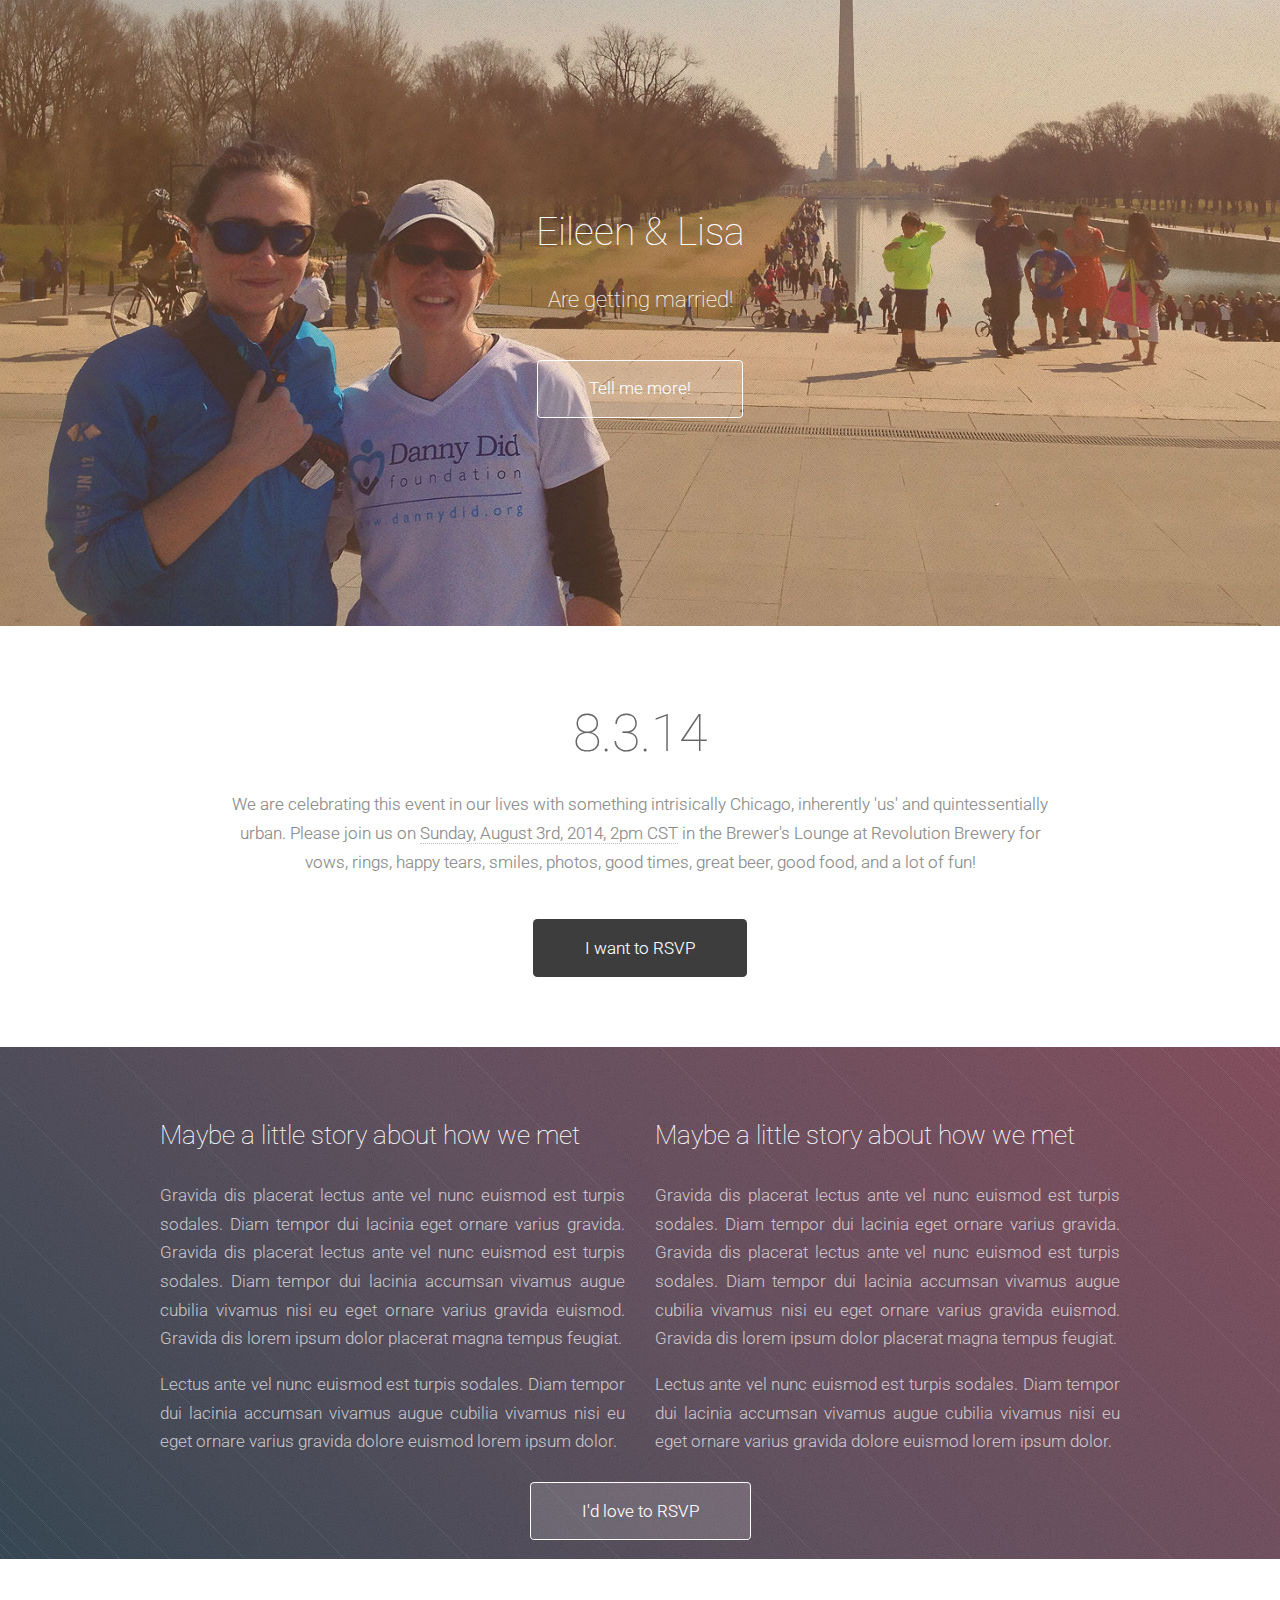
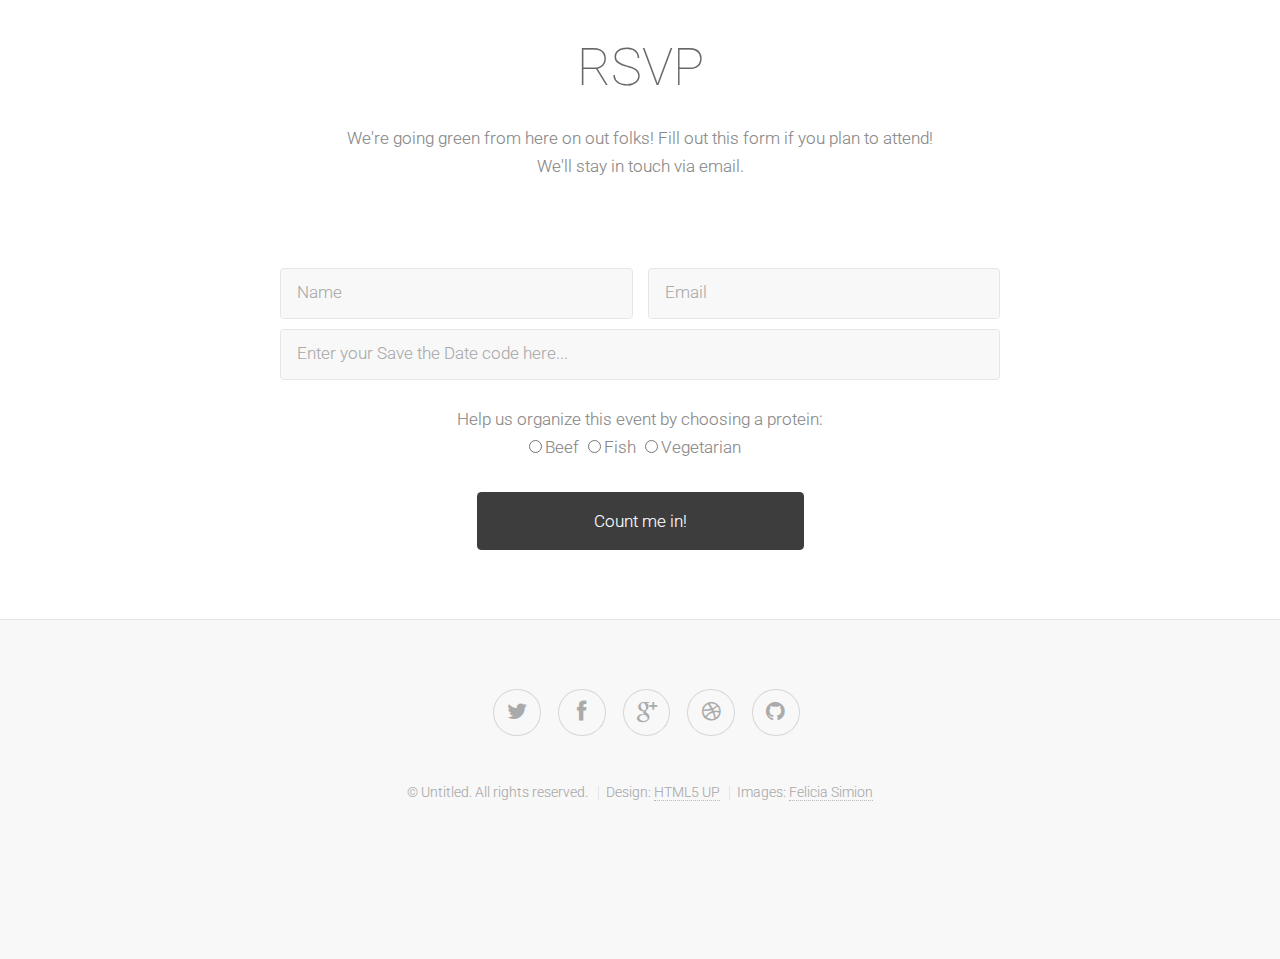
==== index.html @ f4e97137 "adding all my work so far" ====
<!DOCTYPE HTML>
<!--
	Tessellate 1.0 by HTML5 UP
	html5up.net | @n33co
	Free for personal and commercial use under the CCA 3.0 license (html5up.net/license)
-->
<html>
	<head>
		<title>Eileen &amp; Lisa</title>
		<meta http-equiv="content-type" content="text/html; charset=utf-8" />
		<link href="http://fonts.googleapis.com/css?family=Roboto:100,100italic,300,300italic,400,400italic" rel="stylesheet" type="text/css" />
		<!--[if lte IE 8]><script src="css/ie/html5shiv.js"></script><![endif]-->
		<script src="js/jquery.min.js"></script>
		<script src="js/skel.min.js"></script>
		<script src="js/init.js"></script>
		<noscript>
			<link rel="stylesheet" href="css/skel-noscript.css" />
			<link rel="stylesheet" href="css/style.css" />
			<link rel="stylesheet" href="css/style-wide.css" />
		</noscript>
		<!--[if lte IE 8]><link rel="stylesheet" href="css/ie/v8.css" /><![endif]-->
		<!--[if lte IE 9]><link rel="stylesheet" href="css/ie/v9.css" /><![endif]-->
	</head>
	<body>

		<!-- Header -->
			<section id="header" class="dark">
				<header>
					<h1>Eileen & Lisa</h1>
					<p>Are getting married!</p>
				</header>
				<footer>
					<a href="#first" class="button scrolly">Tell me more!</a>
				</footer>
			</section>
			
		<!-- First -->
			<section id="first" class="main">
				<header>
					<div class="container">
						<h2>8.3.14</h2>
						<p>We are celebrating this event in our lives with something intrisically Chicago, inherently 'us' and quintessentially urban. Please join us on <a id"gcal" href="http://www.google.com/calendar/event?action=TEMPLATE&text=Eileen%20%26%20Lisa's%20Wedding&dates=20140803T190000Z/20140804T010000Z&details=&location=Revolution%20Brewery%20(2323%20N.%20Milwaukee%20Ave.%3B%20Chicago%2C%20IL)&trp=true&sprop=&sprop=name:" target="_blank" alt="Add To Google Cal">Sunday, August 3rd, 2014, 2pm CST</a> in the Brewer's Lounge at Revolution Brewery for vows, rings, happy tears, smiles, photos, good times, great beer, good food, and a lot&nbsp;of&nbsp;fun!</p>
					</div>
					<footer>
						<a href="#fourth" class="button scrolly">I want to RSVP</a>
					</footer>
				</header>
			</section>

		<!-- Second -->
			<section id="second" class="main">
				
				<div class="content dark style2">
					<div class="container">
						<div class="row">
							<div class="6u">
								<section>
									<h3>Maybe a little story about how we met</h3>
									<p>Gravida dis placerat lectus ante vel nunc euismod est turpis sodales. Diam
									tempor dui lacinia eget ornare varius gravida. Gravida dis placerat lectus ante 
									vel nunc euismod est turpis sodales. Diam tempor dui lacinia accumsan vivamus 
									augue cubilia vivamus nisi eu eget ornare varius gravida euismod.  Gravida dis 
									lorem ipsum dolor placerat magna tempus feugiat.</p>
									<p>Lectus ante vel nunc euismod est turpis sodales. Diam tempor dui lacinia 
									accumsan vivamus augue cubilia vivamus nisi eu eget ornare varius gravida dolore
									euismod lorem ipsum dolor.</p>
								</section>
							</div>
							<div class="6u">
								<section>
									<h3>Maybe a little story about how we met</h3>
									<p>Gravida dis placerat lectus ante vel nunc euismod est turpis sodales. Diam
									tempor dui lacinia eget ornare varius gravida. Gravida dis placerat lectus ante 
									vel nunc euismod est turpis sodales. Diam tempor dui lacinia accumsan vivamus 
									augue cubilia vivamus nisi eu eget ornare varius gravida euismod.  Gravida dis 
									lorem ipsum dolor placerat magna tempus feugiat.</p>
									<p>Lectus ante vel nunc euismod est turpis sodales. Diam tempor dui lacinia 
									accumsan vivamus augue cubilia vivamus nisi eu eget ornare varius gravida dolore
									euismod lorem ipsum dolor.</p>
								</section>
							</div>
							<div class="12u centerButton">
								<footer>
									<a href="#fourth" class="button scrolly">I'd love to RSVP</a>
								</footer>
							</div>
						</div>
					</div>
				</div>

			</section>
			
		
		<!-- Fourth -->
			<section id="fourth" class="main">
				<header>
					<div class="container">
						<h2>RSVP</h2>
						<p>We're going green from here on out folks! Fill out this form if you plan to attend!<br/>
							We'll stay in touch via email.<br/>
						</p>
					</div>
				</header>
				<div class="content style4 featured">
					<form>
						<div class="container small">
							<div class="row half">
								<div class="6u"><input id="username" type="text" class="text" placeholder="Name" /></div>
								<div class="6u"><input id="email" type="text" class="text" placeholder="Email" /></div>
								<div class="12u"><input id="code" type="text" name="code" maxlength="10" class="text" placeholder="Enter your Save the Date code here..."/></div>
							</div>
							<div class="row half">
								<div id="entreeBlurb" class="12u">Help us organize this event by choosing a protein:</div>
								<input id="beef" type="radio" name="entree" value="beef"/>Beef
								<input id="fish" type="radio" name="entree" value="fish"/>Fish
								<input id="veg" type="radio" name="entree" value="veg"/>Vegetarian
								<br/>
							</div>
							
							<div class="row">
								<div class="12u">
									<ul class="actions">
										<li><input id="submit" class="button" value="Count me in!" readonly /></li> <br/>
									</ul>
								</div>
							</div>
						</div>
					</form>
				</div>
			</section>
			
		<!-- Footer -->
			<section id="footer">
				<ul class="icons">
					<li><a href="#" class="fa fa-twitter solo"><span>Twitter</span></a></li>
					<li><a href="#" class="fa fa-facebook solo"><span>Facebook</span></a></li>
					<li><a href="#" class="fa fa-google-plus solo"><span>Google+</span></a></li>
					<li><a href="#" class="fa fa-dribbble solo"><span>Dribbble</span></a></li>
					<li><a href="#" class="fa fa-github solo"><span>GitHub</span></a></li>
				</ul>
				<div class="copyright">
					<ul class="menu">
						<li>&copy; Untitled. All rights reserved.</li>
						<li>Design: <a href="http://html5up.net/">HTML5 UP</a></li>
						<li>Images: <a href="http://ineedchemicalx.deviantart.com">Felicia Simion</a></li>
					</ul>
				</div>
			</section>
		<script type="text/javascript" src="js/eandlvalidation.js"></script>
	</body>
</html>
---- css/skel-noscript.css ----
/* Resets (http://meyerweb.com/eric/tools/css/reset/ | v2.0 | 20110126 | License: none (public domain)) */

	html,body,div,span,applet,object,iframe,h1,h2,h3,h4,h5,h6,p,blockquote,pre,a,abbr,acronym,address,big,cite,code,del,dfn,em,img,ins,kbd,q,s,samp,small,strike,strong,sub,sup,tt,var,b,u,i,center,dl,dt,dd,ol,ul,li,fieldset,form,label,legend,table,caption,tbody,tfoot,thead,tr,th,td,article,aside,canvas,details,embed,figure,figcaption,footer,header,hgroup,menu,nav,output,ruby,section,summary,time,mark,audio,video{margin:0;padding:0;border:0;font-size:100%;font:inherit;vertical-align:baseline;}article,aside,details,figcaption,figure,footer,header,hgroup,menu,nav,section{display:block;}body{line-height:1;}ol,ul{list-style:none;}blockquote,q{quotes:none;}blockquote:before,blockquote:after,q:before,q:after{content:'';content:none;}table{border-collapse:collapse;border-spacing:0;}body{-webkit-text-size-adjust:none}

/* Box Model */

	*, *:before, *:after {
		-moz-box-sizing: border-box;
		-webkit-box-sizing: border-box;
		-o-box-sizing: border-box;
		-ms-box-sizing: border-box;
		box-sizing: border-box;
	}

/* Container */

	body {
		min-width: 1200px;
	}

	.container {
		width: 1200px;
		margin-left: auto;
		margin-right: auto;
	}

	/* Modifiers */
	
		.container.small {
			width: 900px;
		}

		.container.big {
			width: 100%;
			max-width: 1500px;
			min-width: 1200px;
		}

/* Grid */

	/* Cells */

		.\31 2u { width: 100% }
		.\31 1u { width: 91.6666666667% }
		.\31 0u { width: 83.3333333333% }
		.\39 u { width: 75% }
		.\38 u { width: 66.6666666667% }
		.\37 u { width: 58.3333333333% }
		.\36 u { width: 50% }
		.\35 u { width: 41.6666666667% }
		.\34 u { width: 33.3333333333% }
		.\33 u { width: 25% }
		.\32 u { width: 16.6666666667% }
		.\31 u { width: 8.3333333333% }
		.\-11u { margin-left: 91.6666666667% }
		.\-10u { margin-left: 83.3333333333% }
		.\-9u { margin-left: 75% }
		.\-8u { margin-left: 66.6666666667% }
		.\-7u { margin-left: 58.3333333333% }
		.\-6u { margin-left: 50% }
		.\-5u { margin-left: 41.6666666667% }
		.\-4u { margin-left: 33.3333333333% }
		.\-3u { margin-left: 25% }
		.\-2u { margin-left: 16.6666666667% }
		.\-1u { margin-left: 8.3333333333% }

		.row > * {
			padding: 50px 0 0 50px;
			float: left;
			-moz-box-sizing: border-box;
			-webkit-box-sizing: border-box;
			-o-box-sizing: border-box;
			-ms-box-sizing: border-box;
			box-sizing: border-box;
		}

		.row + .row > * {
			padding-top: 50px;
		}

		.row {
			margin-left: -50px;
		}

	/* Rows */

		.row:after {
			content: '';
			display: block;
			clear: both;
			height: 0;
		}

		.row:first-child > * {
			padding-top: 0;
		}

		.row > * {
			padding-top: 0;
		}

		/* Modifiers */

			/* Flush */

				.row.flush {
					margin-left: 0;
				}

				.row.flush > * {
					padding: 0 !important;
				}

			/* Quarter */

				.row.quarter > * {
					padding: 12.5px 0 0 12.5px;
				}

				.row.quarter + .row.quarter > * {
					padding-top: 12.5px;
				}

				.row.quarter {
					margin-left: -12.5px;
				}

			/* Half */

				.row.half > * {
					padding: 25px 0 0 25px;
				}

				.row.half + .row.half > * {
					padding-top: 25px;
				}

				.row.half {
					margin-left: -25px;
				}

			/* One and (a) Half */

				.row.oneandhalf > * {
					padding: 75px 0 0 75px;
				}

				.row.oneandhalf + .row.oneandhalf > * {
					padding-top: 75px;
				}

				.row.oneandhalf {
					margin-left: -75px;
				}

			/* Double */

				.row.double > * {
					padding: 100px 0 0 100px;
				}

				.row.double + .row.double > * {
					padding-top: 100px;
				}

				.row.double {
					margin-left: -100px;
				}
---- css/style.css ----
@charset 'UTF-8';

@font-face{font-family:'FontAwesome';src:url('font/fontawesome-webfont.eot?v=4.0.1');src:url('font/fontawesome-webfont.eot?#iefix&v=4.0.1') format('embedded-opentype'),url('font/fontawesome-webfont.woff?v=4.0.1') format('woff'),url('font/fontawesome-webfont.ttf?v=4.0.1') format('truetype'),url('font/fontawesome-webfont.svg?v=4.0.1#fontawesomeregular') format('svg');font-weight:normal;font-style:normal}

/*
	Tessellate 1.0 by HTML5 UP
	html5up.net | @n33co
	Free for personal and commercial use under the CCA 3.0 license (html5up.net/license)
*/

/*********************************************************************************/
/* Basic                                                                         */
/*********************************************************************************/

	body
	{
		background: #F8F8F8;
	}

	body,input,textarea,select
	{
		font-family: 'Roboto', sans-serif;
		font-weight: 300;
		font-size: 17pt;
		line-height: 1.75em;
		color: #888;
		-webkit-text-stroke: 0.1px;
	}

	h1,h2,h3,h4,h5,h6
	{
		color: #666;
		margin: 0 0 1em 0;
		font-weight: 100;
		line-height: 1.5em;
	}
	
		h1 a, h2 a, h3 a, h4 a, h5 a, h6 a
		{
			color: inherit;
			text-decoration: none;
		}

		.dark h1,
		.dark h2,
		.dark h3,
		.dark h4,
		.dark h5,
		.dark h6
		{
			color: #fff;
		}
		
	strong, b
	{
		font-weight: 400;
		color: inherit;
	}
	
		.dark strong, .dark b
		{
			color: #fff;
			color: rgba(255,255,255,0.85);
		}
	
	em, i
	{
		font-style: italic;
	}

	a
	{
		color: inherit;
		text-decoration: none;
		border-bottom: dotted 1px rgba(0,0,0,0.25);
		-moz-transition: border-bottom-color 0.25s ease-in-out;
		-webkit-transition: border-bottom-color 0.25s ease-in-out;
		-o-transition: border-bottom-color 0.25s ease-in-out;
		-ms-transition: border-bottom-color 0.25s ease-in-out;
		transition: border-bottom-color 0.25s ease-in-out;
	}
	
		a:hover
		{
			border-bottom-color: rgba(0,0,0,0);
		}

		.dark a
		{
			color: #fff;
			border-bottom-color: rgba(255,255,255,0.5);
		}

			.dark a:hover
			{
				border-bottom-color: rgba(255,255,255,0);
			}

	sub
	{
		position: relative;
		top: 0.5em;
		font-size: 0.8em;
	}
	
	sup
	{
		position: relative;
		top: -0.5em;
		font-size: 0.8em;
	}
	
	hr
	{
		border: 0;
		border-top: solid 1px #e6e6e6;
		margin: 2em 0 2em 0;
	}

		.dark hr
		{
			border-top-color: rgba(255,255,255,0.5);
		}
	
	blockquote
	{
		border-left: solid 0.25em #e6e6e6;
		padding: 1em 0 1em 2em;
		font-style: italic;
	}

		.dark blockquote
		{
			border-left-color: rgba(255,255,255,0.5);
		}
	
	p, ul, ol, dl, table
	{
		margin-bottom: 1em;
	}
	
	p
	{
		text-align: justify;
	}

	header
	{
		margin-bottom: 1em;
	}
	
		header h1,
		header h2,
		header h3,
		header h4,
		header h5,
		header h6
		{
			margin: 0;
		}
	
		header p
		{
			display: block;
			margin: 0;
			padding: 0.25em 0 0.5em 0;
		}
		
	footer
	{
		padding-top: 1.5em;
	}

	br.clear
	{
		clear: both;
	}
	
	.featured
	{
		text-align: center;
	}
	
		.featured p
		{
			text-align: center;
		}

	/* Sections/Articles */
	
		section,
		article
		{
			margin-bottom: 3em;
		}
		
		section > :last-child,
		article > :last-child
		{
			margin-bottom: 0;
		}

		section:last-child,
		article:last-child
		{
			margin-bottom: 0;
		}

		.row > section,
		.row > article
		{
			margin-bottom: 0;
		}

	/* Images */

		.image
		{
			position: relative;
			display: inline-block;
			border: 0;
		}

			.image:after
			{
				content: '';
				position: absolute;
				left: 0;
				top: 0;
				width: 100%;
				height: 100%;
				background: url('images/overlay.png');
			}
		
			.image img
			{
				display: block;
				width: 100%;
				border-radius: 0.5em;
			}

			.image.featured
			{
				display: block;
				width: 100%;
				margin: 0 0 2em 0;
			}
			
			.image.full
			{
				display: block;
				width: 100%;
			}
			
			.image.left
			{
				float: left;
				margin: 0 2em 2em 0;
			}
			
			.image.centered
			{
				display: block;
				margin: 0 0 2em 0;
			}

				.image.centered img
				{
					margin: 0 auto;
					width: auto;
				}

	/* Lists */

		ul.default
		{
			list-style: disc;
			padding-left: 1em;
		}
		
			ul.default li
			{
				padding-left: 0.5em;
			}		

		ul.icons
		{
			cursor: default;
		}	
		
			ul.icons li
			{
				display: inline-block;
				padding-left: 0.75em;
			}
			
				ul.icons a
				{
					display: inline-block;
					width: 2.75em;
					height: 2.75em;
					line-height: 2.8em;
					text-align: center;
					border: 0;
					box-shadow: inset 0 0 0 1px #e6e6e6;
					border-radius: 100%;
					color: #aaa;
					-moz-transition: background-color 0.25s ease-in-out;
					-webkit-transition: background-color 0.25s ease-in-out;
					-o-transition: background-color 0.25s ease-in-out;
					-ms-transition: background-color 0.25s ease-in-out;
					transition: background-color 0.25s ease-in-out;
				}

					ul.icons a:hover
					{
						background: rgba(0,0,0,0.025);
					}

		ul.menu
		{
			cursor: default;
		}
		
			ul.menu li
			{
				display: inline-block;
				line-height: 1em;
				border-left: solid 1px #e6e6e6;
				padding: 0 0 0 0.5em;
				margin: 0 0 0 0.5em;
			}
			
			ul.menu li:first-child
			{
				border-left: 0;
				padding-left: 0;
				margin-left: 0;
			}

		ul.actions
		{
			cursor: default;
		}
		
			ul.actions li
			{
				display: inline-block;
				margin: 0 0 0 0.5em;
			}
			
			ul.actions li:first-child
			{
				margin-left: 0;
			}

		ol.default
		{
			list-style: decimal;
			padding-left: 1.25em;
		}

			ol.default li
			{
				padding-left: 0.25em;
			}

	/* Forms */

		form
		{
		}
		
			form .actions
			{
				margin-bottom: 0;
			}
			
			form label
			{
				display: block;
			}
		
			form input.text,
			form select,
			form textarea
			{
				display: block;
				box-shadow: inset 0 0 0 1px #e6e6e6;
				background: #f8f8f8;
				width: 100%;
				padding: 0.85em 1em 0.85em 1em;
				border-radius: 0.25em;
				border: 0;
				-moz-transition: all 0.25s ease-in-out;
				-webkit-transition: all 0.25s ease-in-out;
				-o-transition: all 0.25s ease-in-out;
				-ms-transition: all 0.25s ease-in-out;
				transition: all 0.25s ease-in-out;
				-moz-appearance: none;
				-webkit-appearance: none;
				-o-appearance: none;
				-ms-appearance: none;
				appearance: none;
			}

				form input.text,
				form select
				{
					line-height: 1.25em;
					margin-bottom: 10px;
				}

				form .select
				{
					position: relative;
				}
				
					form .select select
					{
						text-indent: 0.01px;
						text-overflow: '';
   					}
				
					form .select:before
					{
						content: '';
						position: absolute;
						top: 15%;
						right: 1em;
						width: 1.25em;
						height: 75%;
						background: url('images/arrow.svg') center center no-repeat;
						background-size: contain;
						z-index: 1;
					}

						form .select select::-ms-expand
						{
							display: none;
						}

						.dark form .select:before
						{
							background: url('images/dark-arrow.svg') center center no-repeat;
							background-size: contain;
						}

				form input.text:focus,
				form select:focus,
				form textarea:focus
				{
					outline: 0;
					box-shadow: inset 0 0 0 1px #afd9e0;
					background: #fcfcfc;
				}

			form textarea
			{
				min-height: 13em;
			}
			
			form select
			{
				position: relative;
			}
			
				form select option
				{
					color: #000;
				}
			
			form ::-moz-focus-inner
			{
				border: 0;
			}

			form .formerize-placeholder { color: #555 !important; }
			form ::-webkit-input-placeholder { color: #aaa !important; }
			form :-moz-placeholder { color: #555 !important; }
			form ::-moz-placeholder { color: #555 !important; }
			form :-ms-input-placeholder { color: #555 !important; }

		.dark form
		{
		}

			.dark form input.text,
			.dark form select,
			.dark form textarea
			{
				background: none;
				box-shadow: inset 0 0 0 1px rgba(255,255,255,0.5);
				color: #fff;
			}

				.dark form input.text:focus,
				.dark form select:focus,
				.dark form textarea:focus
				{
					background: rgba(255,255,255,0.1);
					box-shadow: inset 0 0 0 1px #fff;
				}
			
			.dark form select
			{
			}

			.dark form .formerize-placeholder { color: rgba(255,255,255,0.85) !important; }
			.dark form ::-webkit-input-placeholder { color: rgba(255,255,255,0.85) !important; }
			.dark form :-moz-placeholder { color: rgba(255,255,255,0.85) !important; }
			.dark form ::-moz-placeholder { color: rgba(255,255,255,0.85) !important; }
			.dark form :-ms-input-placeholder { color: rgba(255,255,255,0.85) !important; }
			
	/* Tables */
	
		table
		{
			width: 100%;
		}
		
			table.default
			{
				width: 100%;
				border-collapse: collapse;
			}

				table.default tbody
				{
				}

				table.default tbody tr
				{
					border: solid 1px #e6e6e6;
				}
			
				table.default tbody tr:nth-child(2n+2)
				{
					background: #f8f8f8;
				}
				
				table.default td
				{
					padding: 0.5em 1em 0.5em 1em;
				}
				
				table.default th
				{
					text-align: left;
					padding: 0.5em 1em 1em 1em;
				}
			
				table.default thead
				{
				}

				table.default tfoot
				{
				}
				
					table.default tfoot td
					{
						padding-top: 1em;
					}
				
				table.default tbody
				{
				}

			.dark table.default
			{
			}

				.dark table.default tbody
				{
				}
			
					.dark table.default tbody tr
					{
						border-color: rgba(255,255,255,0.5);
					}
				
					.dark table.default tbody tr:nth-child(2n+2)
					{
						background: rgba(255,255,255,0.1);
					}
	
	/* Buttons */
		
		.button
		{
			-webkit-appearance: none;
			position: relative;
			display: inline-block;
			background: #3d3d3d;
			padding: 0.85em 3em 0.85em 3em;
			border-radius: 0.25em;
			cursor: pointer;
			border: 0;
			color: #fff;
			text-align: center;
			text-decoration: none;
			-moz-transition: all 0.25s ease-in-out;
			-webkit-transition: all 0.25s ease-in-out;
			-o-transition: all 0.25s ease-in-out;
			-ms-transition: all 0.25s ease-in-out;
			transition: all 0.25s ease-in-out;
		}

			.button:hover
			{
				background: #4f4f4f;
			}
			
		.button.alt
		{
			color: inherit;
			box-shadow: inset 0 0 0 1px #e6e6e6;
			background: none;
		}
		
			.button.alt:hover
			{
				background: rgba(0,0,0,0.025);
			}

			.dark .button
			{
				background: rgba(255,255,255,0.15);
				box-shadow: inset 0 0 0 1px #fff;
				color: #fff;
			}
			
				.dark .button:hover
				{
					background: rgba(255,255,255,0.25);
				}

			.dark .button.alt
			{
				background: none;
				box-shadow: inset 0 0 0 1px rgba(255,255,255,0.5);
			}

				.dark .button.alt:hover
				{
					background: rgba(255,255,255,0.15);
					box-shadow: inset 0 0 0 1px #fff;
				}

	/* Feature Icon */

		.feature-icon
		{
			display: inline-block;
			position: relative;
			padding-bottom: 5em;
			margin-bottom: 2.75em;
			cursor: default;
		}
		
			.feature-icon .fa
			{
				display: inline-block;
				width: 2em;
				height: 2em;
				font-size: 4.5em;
				border-radius: 100%;
				box-shadow: inset 0 0 0 1px #666;
				color: #666;
				line-height: 2.1em;
			}
		
			.feature-icon:before
			{
				content: '';
				background: #666;
				position: absolute;
				bottom: 0;
				left: 50%;
				margin-left: -0.325em;
				width: 0.65em;
				height: 0.65em;
				display: block;
				border-radius: 100%;
			}

			.feature-icon:after
			{
				content: '';
				position: absolute;
				left: 50%;
				bottom: 0.65em;
				width: 1px;
				height: 4.35em;
				background: #666;
				margin-left: -0.5px;
			}

			.dark .feature-icon
			{
			}

				.dark .feature-icon .fa
				{
					background: rgba(255,255,255,0.15);
					box-shadow: inset 0 0 0 1px rgba(255,255,255,0.5);
					color: #fff;
				}
			
				.dark .feature-icon:before
				{
					background: rgba(255,255,255,0.5);
				}

				.dark .feature-icon:after
				{
					background: rgba(255,255,255,0.5);
				}

	/* Dark */

		.dark
		{
			color: #aaa;
			color: rgba(255,255,255,0.65);
		}
			
/*********************************************************************************/
/* Icons                                                                         */
/* Powered by Font Awesome by Dave Gandy | http://fontawesome.io                 */
/* Licensed under the SIL OFL 1.1 (font), MIT (CSS)                              */
/*********************************************************************************/

	.fa
	{
		text-decoration: none;
	}

		.fa.solo
		{
		}
		
			.fa.solo span
			{
				display: none;
			}
			
		.fa:before
		{
			display:inline-block;
			font-family: FontAwesome;
			font-size: 1.25em;
			text-decoration: none;
			font-style: normal;
			font-weight: normal;
			line-height: 1;
			-webkit-font-smoothing:antialiased;
			-moz-osx-font-smoothing:grayscale;
		}

		.fa-lg{font-size:1.3333333333333333em;line-height:.75em;vertical-align:-15%}
		.fa-2x{font-size:2em}
		.fa-3x{font-size:3em}
		.fa-4x{font-size:4em}
		.fa-5x{font-size:5em}
		.fa-fw{width:1.2857142857142858em;text-align:center}
		.fa-ul{padding-left:0;margin-left:2.142857142857143em;list-style-type:none}.fa-ul>li{position:relative}
		.fa-li{position:absolute;left:-2.142857142857143em;width:2.142857142857143em;top:.14285714285714285em;text-align:center}.fa-li.fa-lg{left:-1.8571428571428572em}
		.fa-border{padding:.2em .25em .15em;border:solid .08em #eee;border-radius:.1em}
		.pull-right{float:right}
		.pull-left{float:left}
		.fa.pull-left{margin-right:.3em}
		.fa.pull-right{margin-left:.3em}
		.fa-spin{-webkit-animation:spin 2s infinite linear;-moz-animation:spin 2s infinite linear;-o-animation:spin 2s infinite linear;animation:spin 2s infinite linear}
		@-moz-keyframes spin{0%{-moz-transform:rotate(0deg)} 100%{-moz-transform:rotate(359deg)}}@-webkit-keyframes spin{0%{-webkit-transform:rotate(0deg)} 100%{-webkit-transform:rotate(359deg)}}@-o-keyframes spin{0%{-o-transform:rotate(0deg)} 100%{-o-transform:rotate(359deg)}}@-ms-keyframes spin{0%{-ms-transform:rotate(0deg)} 100%{-ms-transform:rotate(359deg)}}@keyframes spin{0%{transform:rotate(0deg)} 100%{transform:rotate(359deg)}}.fa-rotate-90{filter:progid:DXImageTransform.Microsoft.BasicImage(rotation=1);-webkit-transform:rotate(90deg);-moz-transform:rotate(90deg);-ms-transform:rotate(90deg);-o-transform:rotate(90deg);transform:rotate(90deg)}
		.fa-rotate-180{filter:progid:DXImageTransform.Microsoft.BasicImage(rotation=2);-webkit-transform:rotate(180deg);-moz-transform:rotate(180deg);-ms-transform:rotate(180deg);-o-transform:rotate(180deg);transform:rotate(180deg)}
		.fa-rotate-270{filter:progid:DXImageTransform.Microsoft.BasicImage(rotation=3);-webkit-transform:rotate(270deg);-moz-transform:rotate(270deg);-ms-transform:rotate(270deg);-o-transform:rotate(270deg);transform:rotate(270deg)}
		.fa-flip-horizontal{filter:progid:DXImageTransform.Microsoft.BasicImage(rotation=0, mirror=1);-webkit-transform:scale(-1, 1);-moz-transform:scale(-1, 1);-ms-transform:scale(-1, 1);-o-transform:scale(-1, 1);transform:scale(-1, 1)}
		.fa-flip-vertical{filter:progid:DXImageTransform.Microsoft.BasicImage(rotation=2, mirror=1);-webkit-transform:scale(1, -1);-moz-transform:scale(1, -1);-ms-transform:scale(1, -1);-o-transform:scale(1, -1);transform:scale(1, -1)}
		.fa-stack{position:relative;display:inline-block;width:2em;height:2em;line-height:2em;vertical-align:middle}
		.fa-stack-1x,.fa-stack-2x{position:absolute;left:0;width:100%;text-align:center}
		.fa-stack-1x{line-height:inherit}
		.fa-stack-2x{font-size:2em}
		.fa-inverse{color:#fff}
		.fa-glass:before{content:"\f000"}
		.fa-music:before{content:"\f001"}
		.fa-search:before{content:"\f002"}
		.fa-envelope-o:before{content:"\f003"}
		.fa-heart:before{content:"\f004"}
		.fa-star:before{content:"\f005"}
		.fa-star-o:before{content:"\f006"}
		.fa-user:before{content:"\f007"}
		.fa-film:before{content:"\f008"}
		.fa-th-large:before{content:"\f009"}
		.fa-th:before{content:"\f00a"}
		.fa-th-list:before{content:"\f00b"}
		.fa-check:before{content:"\f00c"}
		.fa-times:before{content:"\f00d"}
		.fa-search-plus:before{content:"\f00e"}
		.fa-search-minus:before{content:"\f010"}
		.fa-power-off:before{content:"\f011"}
		.fa-signal:before{content:"\f012"}
		.fa-gear:before,.fa-cog:before{content:"\f013"}
		.fa-trash-o:before{content:"\f014"}
		.fa-home:before{content:"\f015"}
		.fa-file-o:before{content:"\f016"}
		.fa-clock-o:before{content:"\f017"}
		.fa-road:before{content:"\f018"}
		.fa-download:before{content:"\f019"}
		.fa-arrow-circle-o-down:before{content:"\f01a"}
		.fa-arrow-circle-o-up:before{content:"\f01b"}
		.fa-inbox:before{content:"\f01c"}
		.fa-play-circle-o:before{content:"\f01d"}
		.fa-rotate-right:before,.fa-repeat:before{content:"\f01e"}
		.fa-refresh:before{content:"\f021"}
		.fa-list-alt:before{content:"\f022"}
		.fa-lock:before{content:"\f023"}
		.fa-flag:before{content:"\f024"}
		.fa-headphones:before{content:"\f025"}
		.fa-volume-off:before{content:"\f026"}
		.fa-volume-down:before{content:"\f027"}
		.fa-volume-up:before{content:"\f028"}
		.fa-qrcode:before{content:"\f029"}
		.fa-barcode:before{content:"\f02a"}
		.fa-tag:before{content:"\f02b"}
		.fa-tags:before{content:"\f02c"}
		.fa-book:before{content:"\f02d"}
		.fa-bookmark:before{content:"\f02e"}
		.fa-print:before{content:"\f02f"}
		.fa-camera:before{content:"\f030"}
		.fa-font:before{content:"\f031"}
		.fa-bold:before{content:"\f032"}
		.fa-italic:before{content:"\f033"}
		.fa-text-height:before{content:"\f034"}
		.fa-text-width:before{content:"\f035"}
		.fa-align-left:before{content:"\f036"}
		.fa-align-center:before{content:"\f037"}
		.fa-align-right:before{content:"\f038"}
		.fa-align-justify:before{content:"\f039"}
		.fa-list:before{content:"\f03a"}
		.fa-dedent:before,.fa-outdent:before{content:"\f03b"}
		.fa-indent:before{content:"\f03c"}
		.fa-video-camera:before{content:"\f03d"}
		.fa-picture-o:before{content:"\f03e"}
		.fa-pencil:before{content:"\f040"}
		.fa-map-marker:before{content:"\f041"}
		.fa-adjust:before{content:"\f042"}
		.fa-tint:before{content:"\f043"}
		.fa-edit:before,.fa-pencil-square-o:before{content:"\f044"}
		.fa-share-square-o:before{content:"\f045"}
		.fa-check-square-o:before{content:"\f046"}
		.fa-move:before{content:"\f047"}
		.fa-step-backward:before{content:"\f048"}
		.fa-fast-backward:before{content:"\f049"}
		.fa-backward:before{content:"\f04a"}
		.fa-play:before{content:"\f04b"}
		.fa-pause:before{content:"\f04c"}
		.fa-stop:before{content:"\f04d"}
		.fa-forward:before{content:"\f04e"}
		.fa-fast-forward:before{content:"\f050"}
		.fa-step-forward:before{content:"\f051"}
		.fa-eject:before{content:"\f052"}
		.fa-chevron-left:before{content:"\f053"}
		.fa-chevron-right:before{content:"\f054"}
		.fa-plus-circle:before{content:"\f055"}
		.fa-minus-circle:before{content:"\f056"}
		.fa-times-circle:before{content:"\f057"}
		.fa-check-circle:before{content:"\f058"}
		.fa-question-circle:before{content:"\f059"}
		.fa-info-circle:before{content:"\f05a"}
		.fa-crosshairs:before{content:"\f05b"}
		.fa-times-circle-o:before{content:"\f05c"}
		.fa-check-circle-o:before{content:"\f05d"}
		.fa-ban:before{content:"\f05e"}
		.fa-arrow-left:before{content:"\f060"}
		.fa-arrow-right:before{content:"\f061"}
		.fa-arrow-up:before{content:"\f062"}
		.fa-arrow-down:before{content:"\f063"}
		.fa-mail-forward:before,.fa-share:before{content:"\f064"}
		.fa-resize-full:before{content:"\f065"}
		.fa-resize-small:before{content:"\f066"}
		.fa-plus:before{content:"\f067"}
		.fa-minus:before{content:"\f068"}
		.fa-asterisk:before{content:"\f069"}
		.fa-exclamation-circle:before{content:"\f06a"}
		.fa-gift:before{content:"\f06b"}
		.fa-leaf:before{content:"\f06c"}
		.fa-fire:before{content:"\f06d"}
		.fa-eye:before{content:"\f06e"}
		.fa-eye-slash:before{content:"\f070"}
		.fa-warning:before,.fa-exclamation-triangle:before{content:"\f071"}
		.fa-plane:before{content:"\f072"}
		.fa-calendar:before{content:"\f073"}
		.fa-random:before{content:"\f074"}
		.fa-comment:before{content:"\f075"}
		.fa-magnet:before{content:"\f076"}
		.fa-chevron-up:before{content:"\f077"}
		.fa-chevron-down:before{content:"\f078"}
		.fa-retweet:before{content:"\f079"}
		.fa-shopping-cart:before{content:"\f07a"}
		.fa-folder:before{content:"\f07b"}
		.fa-folder-open:before{content:"\f07c"}
		.fa-resize-vertical:before{content:"\f07d"}
		.fa-resize-horizontal:before{content:"\f07e"}
		.fa-bar-chart-o:before{content:"\f080"}
		.fa-twitter-square:before{content:"\f081"}
		.fa-facebook-square:before{content:"\f082"}
		.fa-camera-retro:before{content:"\f083"}
		.fa-key:before{content:"\f084"}
		.fa-gears:before,.fa-cogs:before{content:"\f085"}
		.fa-comments:before{content:"\f086"}
		.fa-thumbs-o-up:before{content:"\f087"}
		.fa-thumbs-o-down:before{content:"\f088"}
		.fa-star-half:before{content:"\f089"}
		.fa-heart-o:before{content:"\f08a"}
		.fa-sign-out:before{content:"\f08b"}
		.fa-linkedin-square:before{content:"\f08c"}
		.fa-thumb-tack:before{content:"\f08d"}
		.fa-external-link:before{content:"\f08e"}
		.fa-sign-in:before{content:"\f090"}
		.fa-trophy:before{content:"\f091"}
		.fa-github-square:before{content:"\f092"}
		.fa-upload:before{content:"\f093"}
		.fa-lemon-o:before{content:"\f094"}
		.fa-phone:before{content:"\f095"}
		.fa-square-o:before{content:"\f096"}
		.fa-bookmark-o:before{content:"\f097"}
		.fa-phone-square:before{content:"\f098"}
		.fa-twitter:before{content:"\f099"}
		.fa-facebook:before{content:"\f09a"}
		.fa-github:before{content:"\f09b"}
		.fa-unlock:before{content:"\f09c"}
		.fa-credit-card:before{content:"\f09d"}
		.fa-rss:before{content:"\f09e"}
		.fa-hdd-o:before{content:"\f0a0"}
		.fa-bullhorn:before{content:"\f0a1"}
		.fa-bell:before{content:"\f0f3"}
		.fa-certificate:before{content:"\f0a3"}
		.fa-hand-o-right:before{content:"\f0a4"}
		.fa-hand-o-left:before{content:"\f0a5"}
		.fa-hand-o-up:before{content:"\f0a6"}
		.fa-hand-o-down:before{content:"\f0a7"}
		.fa-arrow-circle-left:before{content:"\f0a8"}
		.fa-arrow-circle-right:before{content:"\f0a9"}
		.fa-arrow-circle-up:before{content:"\f0aa"}
		.fa-arrow-circle-down:before{content:"\f0ab"}
		.fa-globe:before{content:"\f0ac"}
		.fa-wrench:before{content:"\f0ad"}
		.fa-tasks:before{content:"\f0ae"}
		.fa-filter:before{content:"\f0b0"}
		.fa-briefcase:before{content:"\f0b1"}
		.fa-fullscreen:before{content:"\f0b2"}
		.fa-group:before{content:"\f0c0"}
		.fa-chain:before,.fa-link:before{content:"\f0c1"}
		.fa-cloud:before{content:"\f0c2"}
		.fa-flask:before{content:"\f0c3"}
		.fa-cut:before,.fa-scissors:before{content:"\f0c4"}
		.fa-copy:before,.fa-files-o:before{content:"\f0c5"}
		.fa-paperclip:before{content:"\f0c6"}
		.fa-save:before,.fa-floppy-o:before{content:"\f0c7"}
		.fa-square:before{content:"\f0c8"}
		.fa-reorder:before{content:"\f0c9"}
		.fa-list-ul:before{content:"\f0ca"}
		.fa-list-ol:before{content:"\f0cb"}
		.fa-strikethrough:before{content:"\f0cc"}
		.fa-underline:before{content:"\f0cd"}
		.fa-table:before{content:"\f0ce"}
		.fa-magic:before{content:"\f0d0"}
		.fa-truck:before{content:"\f0d1"}
		.fa-pinterest:before{content:"\f0d2"}
		.fa-pinterest-square:before{content:"\f0d3"}
		.fa-google-plus-square:before{content:"\f0d4"}
		.fa-google-plus:before{content:"\f0d5"}
		.fa-money:before{content:"\f0d6"}
		.fa-caret-down:before{content:"\f0d7"}
		.fa-caret-up:before{content:"\f0d8"}
		.fa-caret-left:before{content:"\f0d9"}
		.fa-caret-right:before{content:"\f0da"}
		.fa-columns:before{content:"\f0db"}
		.fa-unsorted:before,.fa-sort:before{content:"\f0dc"}
		.fa-sort-down:before,.fa-sort-asc:before{content:"\f0dd"}
		.fa-sort-up:before,.fa-sort-desc:before{content:"\f0de"}
		.fa-envelope:before{content:"\f0e0"}
		.fa-linkedin:before{content:"\f0e1"}
		.fa-rotate-left:before,.fa-undo:before{content:"\f0e2"}
		.fa-legal:before,.fa-gavel:before{content:"\f0e3"}
		.fa-dashboard:before,.fa-tachometer:before{content:"\f0e4"}
		.fa-comment-o:before{content:"\f0e5"}
		.fa-comments-o:before{content:"\f0e6"}
		.fa-flash:before,.fa-bolt:before{content:"\f0e7"}
		.fa-sitemap:before{content:"\f0e8"}
		.fa-umbrella:before{content:"\f0e9"}
		.fa-paste:before,.fa-clipboard:before{content:"\f0ea"}
		.fa-lightbulb-o:before{content:"\f0eb"}
		.fa-exchange:before{content:"\f0ec"}
		.fa-cloud-download:before{content:"\f0ed"}
		.fa-cloud-upload:before{content:"\f0ee"}
		.fa-user-md:before{content:"\f0f0"}
		.fa-stethoscope:before{content:"\f0f1"}
		.fa-suitcase:before{content:"\f0f2"}
		.fa-bell-o:before{content:"\f0a2"}
		.fa-coffee:before{content:"\f0f4"}
		.fa-cutlery:before{content:"\f0f5"}
		.fa-file-text-o:before{content:"\f0f6"}
		.fa-building:before{content:"\f0f7"}
		.fa-hospital:before{content:"\f0f8"}
		.fa-ambulance:before{content:"\f0f9"}
		.fa-medkit:before{content:"\f0fa"}
		.fa-fighter-jet:before{content:"\f0fb"}
		.fa-beer:before{content:"\f0fc"}
		.fa-h-square:before{content:"\f0fd"}
		.fa-plus-square:before{content:"\f0fe"}
		.fa-angle-double-left:before{content:"\f100"}
		.fa-angle-double-right:before{content:"\f101"}
		.fa-angle-double-up:before{content:"\f102"}
		.fa-angle-double-down:before{content:"\f103"}
		.fa-angle-left:before{content:"\f104"}
		.fa-angle-right:before{content:"\f105"}
		.fa-angle-up:before{content:"\f106"}
		.fa-angle-down:before{content:"\f107"}
		.fa-desktop:before{content:"\f108"}
		.fa-laptop:before{content:"\f109"}
		.fa-tablet:before{content:"\f10a"}
		.fa-mobile-phone:before,.fa-mobile:before{content:"\f10b"}
		.fa-circle-o:before{content:"\f10c"}
		.fa-quote-left:before{content:"\f10d"}
		.fa-quote-right:before{content:"\f10e"}
		.fa-spinner:before{content:"\f110"}
		.fa-circle:before{content:"\f111"}
		.fa-mail-reply:before,.fa-reply:before{content:"\f112"}
		.fa-github-alt:before{content:"\f113"}
		.fa-folder-o:before{content:"\f114"}
		.fa-folder-open-o:before{content:"\f115"}
		.fa-expand-o:before{content:"\f116"}
		.fa-collapse-o:before{content:"\f117"}
		.fa-smile-o:before{content:"\f118"}
		.fa-frown-o:before{content:"\f119"}
		.fa-meh-o:before{content:"\f11a"}
		.fa-gamepad:before{content:"\f11b"}
		.fa-keyboard-o:before{content:"\f11c"}
		.fa-flag-o:before{content:"\f11d"}
		.fa-flag-checkered:before{content:"\f11e"}
		.fa-terminal:before{content:"\f120"}
		.fa-code:before{content:"\f121"}
		.fa-reply-all:before{content:"\f122"}
		.fa-mail-reply-all:before{content:"\f122"}
		.fa-star-half-empty:before,.fa-star-half-full:before,.fa-star-half-o:before{content:"\f123"}
		.fa-location-arrow:before{content:"\f124"}
		.fa-crop:before{content:"\f125"}
		.fa-code-fork:before{content:"\f126"}
		.fa-unlink:before,.fa-chain-broken:before{content:"\f127"}
		.fa-question:before{content:"\f128"}
		.fa-info:before{content:"\f129"}
		.fa-exclamation:before{content:"\f12a"}
		.fa-superscript:before{content:"\f12b"}
		.fa-subscript:before{content:"\f12c"}
		.fa-eraser:before{content:"\f12d"}
		.fa-puzzle-piece:before{content:"\f12e"}
		.fa-microphone:before{content:"\f130"}
		.fa-microphone-slash:before{content:"\f131"}
		.fa-shield:before{content:"\f132"}
		.fa-calendar-o:before{content:"\f133"}
		.fa-fire-extinguisher:before{content:"\f134"}
		.fa-rocket:before{content:"\f135"}
		.fa-maxcdn:before{content:"\f136"}
		.fa-chevron-circle-left:before{content:"\f137"}
		.fa-chevron-circle-right:before{content:"\f138"}
		.fa-chevron-circle-up:before{content:"\f139"}
		.fa-chevron-circle-down:before{content:"\f13a"}
		.fa-html5:before{content:"\f13b"}
		.fa-css3:before{content:"\f13c"}
		.fa-anchor:before{content:"\f13d"}
		.fa-unlock-o:before{content:"\f13e"}
		.fa-bullseye:before{content:"\f140"}
		.fa-ellipsis-horizontal:before{content:"\f141"}
		.fa-ellipsis-vertical:before{content:"\f142"}
		.fa-rss-square:before{content:"\f143"}
		.fa-play-circle:before{content:"\f144"}
		.fa-ticket:before{content:"\f145"}
		.fa-minus-square:before{content:"\f146"}
		.fa-minus-square-o:before{content:"\f147"}
		.fa-level-up:before{content:"\f148"}
		.fa-level-down:before{content:"\f149"}
		.fa-check-square:before{content:"\f14a"}
		.fa-pencil-square:before{content:"\f14b"}
		.fa-external-link-square:before{content:"\f14c"}
		.fa-share-square:before{content:"\f14d"}
		.fa-compass:before{content:"\f14e"}
		.fa-toggle-down:before,.fa-caret-square-o-down:before{content:"\f150"}
		.fa-toggle-up:before,.fa-caret-square-o-up:before{content:"\f151"}
		.fa-toggle-right:before,.fa-caret-square-o-right:before{content:"\f152"}
		.fa-euro:before,.fa-eur:before{content:"\f153"}
		.fa-gbp:before{content:"\f154"}
		.fa-dollar:before,.fa-usd:before{content:"\f155"}
		.fa-rupee:before,.fa-inr:before{content:"\f156"}
		.fa-cny:before,.fa-rmb:before,.fa-yen:before,.fa-jpy:before{content:"\f157"}
		.fa-ruble:before,.fa-rouble:before,.fa-rub:before{content:"\f158"}
		.fa-won:before,.fa-krw:before{content:"\f159"}
		.fa-bitcoin:before,.fa-btc:before{content:"\f15a"}
		.fa-file:before{content:"\f15b"}
		.fa-file-text:before{content:"\f15c"}
		.fa-sort-alpha-asc:before{content:"\f15d"}
		.fa-sort-alpha-desc:before{content:"\f15e"}
		.fa-sort-amount-asc:before{content:"\f160"}
		.fa-sort-amount-desc:before{content:"\f161"}
		.fa-sort-numeric-asc:before{content:"\f162"}
		.fa-sort-numeric-desc:before{content:"\f163"}
		.fa-thumbs-up:before{content:"\f164"}
		.fa-thumbs-down:before{content:"\f165"}
		.fa-youtube-square:before{content:"\f166"}
		.fa-youtube:before{content:"\f167"}
		.fa-xing:before{content:"\f168"}
		.fa-xing-square:before{content:"\f169"}
		.fa-youtube-play:before{content:"\f16a"}
		.fa-dropbox:before{content:"\f16b"}
		.fa-stack-overflow:before{content:"\f16c"}
		.fa-instagram:before{content:"\f16d"}
		.fa-flickr:before{content:"\f16e"}
		.fa-adn:before{content:"\f170"}
		.fa-bitbucket:before{content:"\f171"}
		.fa-bitbucket-square:before{content:"\f172"}
		.fa-tumblr:before{content:"\f173"}
		.fa-tumblr-square:before{content:"\f174"}
		.fa-long-arrow-down:before{content:"\f175"}
		.fa-long-arrow-up:before{content:"\f176"}
		.fa-long-arrow-left:before{content:"\f177"}
		.fa-long-arrow-right:before{content:"\f178"}
		.fa-apple:before{content:"\f179"}
		.fa-windows:before{content:"\f17a"}
		.fa-android:before{content:"\f17b"}
		.fa-linux:before{content:"\f17c"}
		.fa-dribbble:before{content:"\f17d"}
		.fa-skype:before{content:"\f17e"}
		.fa-foursquare:before{content:"\f180"}
		.fa-trello:before{content:"\f181"}
		.fa-female:before{content:"\f182"}
		.fa-male:before{content:"\f183"}
		.fa-gittip:before{content:"\f184"}
		.fa-sun-o:before{content:"\f185"}
		.fa-moon-o:before{content:"\f186"}
		.fa-archive:before{content:"\f187"}
		.fa-bug:before{content:"\f188"}
		.fa-vk:before{content:"\f189"}
		.fa-weibo:before{content:"\f18a"}
		.fa-renren:before{content:"\f18b"}
		.fa-pagelines:before{content:"\f18c"}
		.fa-stack-exchange:before{content:"\f18d"}
		.fa-arrow-circle-o-right:before{content:"\f18e"}
		.fa-arrow-circle-o-left:before{content:"\f190"}
		.fa-toggle-left:before,.fa-caret-square-o-left:before{content:"\f191"}
		.fa-dot-circle-o:before{content:"\f192"}
		.fa-wheelchair:before{content:"\f193"}
		.fa-vimeo-square:before{content:"\f194"}
		.fa-turkish-lira:before,.fa-try:before{content:"\f195"}

/*********************************************************************************/
/* Header                                                                        */
/*********************************************************************************/

	#header
	{
		position: relative;
		margin: 0;
		background: url('../images/header4.jpg');
		background-size: cover;
		background-position: center center;
		padding: 14em 0 14em 0;
		text-align: center;
		color: #fff;
	}
	
		#header:after
		{
			content: '';
			position: absolute;
			left: 0;
			top: 0;
			width: 100%;
			height: 100%;
			background: url('images/overlay.png');
		}
	
		#header > header,
		#header > header p,
		#header > footer
		{
			text-align: center;
			position: relative;
			z-index: 1;
		}
		
		#header header
		{
		}
		
			#header header h1
			{
				font-size: 2.25em;
				line-height: 1.25em;
				margin-bottom: 0;
			}
			
			#header header p
			{
				margin-top: 1.25em;
				font-weight: 100;
				padding: 0;
				font-size: 1.25em;
				line-height: 1.5em;
			}
			
		#header footer
		{
			padding-top: 1.5em;
		}
	
/*********************************************************************************/
/* Main Sections                                                                 */
/*********************************************************************************/

	.main
	{
		position: relative;
		margin: 0;
	}
	
		.main > header
		{
			background: #fff;
			text-align: center;
			padding: 3em 0 3em 0;
			margin: 0;
		}
		
			.main > header h2
			{
				font-size: 3em;
				font-weight: 100;
				margin-bottom: 0;
			}
		
			.main > header p
			{
				margin: 1em 4em;
				padding: 0;
				text-align: center;
			}

		.main > .content
		{
			padding: 6em 0 6em 0;
		}

			.main > .content > .container
			{
			}

			.main > .content h3
			{
				font-size: 1.5em;
			}

			.main > .content.dark
			{
				background: #433;
			}
			
			.main > .content.style1
			{
				background:	url('images/bgtr.svg') top right no-repeat,
							url('images/bgbl.svg') bottom left no-repeat,
							url('images/bgbl.svg') bottom left no-repeat,
							url('images/overlay.png'),
							linear-gradient(45deg, #b39c68, #a56365, #412e4c);
			}

			.main > .content.style2
			{
				background:	url('images/bgtr.svg') top right no-repeat,
							url('images/bgbl.svg') bottom left no-repeat,
							url('images/overlay.png'),
							linear-gradient(45deg, #384955, #655361, #85505f);
			}

			.main > .content.style3
			{
				background:	url('images/bgtr.svg') top right no-repeat,
							url('images/bgbl.svg') bottom left no-repeat,
							url('images/overlay.png'),
							linear-gradient(45deg, #5f796b, #3a4e59, #2f394e);
			}

			.main > .content.style4
			{
				padding-top: 0;
				background: #fff;
			}

/*********************************************************************************/
/* Footer                                                                        */
/*********************************************************************************/
	
	#footer
	{
		position: relative;
		margin: 0;
		text-align: center;
		padding: 4em 0 8em 0;
		box-shadow: inset 0 1px 0 0 #e6e6e6;
	}
	
		#footer .copyright
		{
			margin-top: 3em;
			font-size: 0.8em;
			color: #aaa;
		}
		
			#footer .copyright a
			{
				color: inherit;
			}
			
		#footer ul.icons
		{
		}	
		
			#footer ul.icons li
			{
			}
			
				#footer ul.icons a
				{
					box-shadow: inset 0 0 0 1px #d6d6d6;
				}

.centerButton {
	text-align: center;
	margin-bottom: -50px;
}

#feedback {
	color: red;
}

.redAlert {
	outline: 1px dotted red;
}

.redAlertText {
	color: red;
}
---- css/style-wide.css ----
/*
	Tessellate 1.0 by HTML5 UP
	html5up.net | @n33co
	Free for personal and commercial use under the CCA 3.0 license (html5up.net/license)
*/

/*********************************************************************************/
/* Basic                                                                         */
/*********************************************************************************/

	body,input,textarea,select
	{
		font-size: 15pt;
		line-height: 1.75em;
	}
---- css/ie/v8.css ----
/*********************************************************************************/
/* Basic                                                                         */
/*********************************************************************************/

	.image,
	.image img,
	.button	
	{
		position: relative;
		-ms-behavior: url('css/ie/PIE.htc');
	}

	/* Lists */

		ul.icons
		{
		}	
		
			ul.icons li
			{
			}
			
				ul.icons a
				{
					position: relative;
					-ms-behavior: url('css/ie/PIE.htc');
					border: solid 1px #ddd;
				}

	/* Forms */

		form
		{
		}
		
			form input.text,
			form select,
			form textarea
			{
				position: relative;
				-ms-behavior: url('css/ie/PIE.htc');
				border: solid 1px #ddd;
				line-height: 1.25em;
			}

	/* Buttons */
		
		.button.alt
		{
			border: solid 1px #ddd;
		}

	/* Feature Icon */

		.feature-icon
		{
			padding-bottom: 0;
		}
		
			.feature-icon:before,
			.feature-icon:after
			{
				display: none;
			}

			.feature-icon .fa
			{
				position: relative;
				-ms-behavior: url('css/ie/PIE.htc');
				background: #fff;
			}

				.feature-icon .fa:before
				{
					font-size: 6em;
					color: #3d3d3d;
				}
	
/*********************************************************************************/
/* Header                                                                        */
/*********************************************************************************/

	#header
	{
		-ms-behavior: url('css/ie/backgroundsize.min.htc');
	}

/*********************************************************************************/
/* Main Sections                                                                 */
/*********************************************************************************/

	.main
	{
	}

		.main > .content
		{
		}

		.main > .content.style1
		{
			filter: progid:DXImageTransform.Microsoft.gradient(GradientType=0, startColorstr=#412e4c, endColorstr=#a56365);
		}

		.main > .content.style2
		{
			filter: progid:DXImageTransform.Microsoft.gradient(GradientType=0, startColorstr=#85505f, endColorstr=#384955);
		}

		.main > .content.style3
		{
			filter: progid:DXImageTransform.Microsoft.gradient(GradientType=0, startColorstr=#2f394e, endColorstr=#5f796b);
		}
---- css/ie/v9.css ----
/*********************************************************************************/
/* Basic                                                                         */
/*********************************************************************************/

	/* Forms */

		form
		{
		}

			form .select
			{
			}

					form .select:before
					{
						display: none;
					}

/*********************************************************************************/
/* Main Sections                                                                 */
/*********************************************************************************/

	.main
	{
	}

		.main > .content
		{
		}

		.main > .content.style1
		{
			background:	url('../images/bgtr.svg') top right no-repeat,
						url('../images/bgbl.svg') bottom left no-repeat,
						url('../images/bgbl.svg') bottom left no-repeat,
						url('../images/overlay.png'),
						url('images/content-style1.svg');
		}

		.main > .content.style2
		{
			background:	url('../images/bgtr.svg') top right no-repeat,
						url('../images/bgbl.svg') bottom left no-repeat,
						url('../images/bgbl.svg') bottom left no-repeat,
						url('../images/overlay.png'),
						url('images/content-style2.svg');
		}

		.main > .content.style3
		{
			background:	url('../images/bgtr.svg') top right no-repeat,
						url('../images/bgbl.svg') bottom left no-repeat,
						url('../images/bgbl.svg') bottom left no-repeat,
						url('../images/overlay.png'),
						url('images/content-style3.svg');
		}
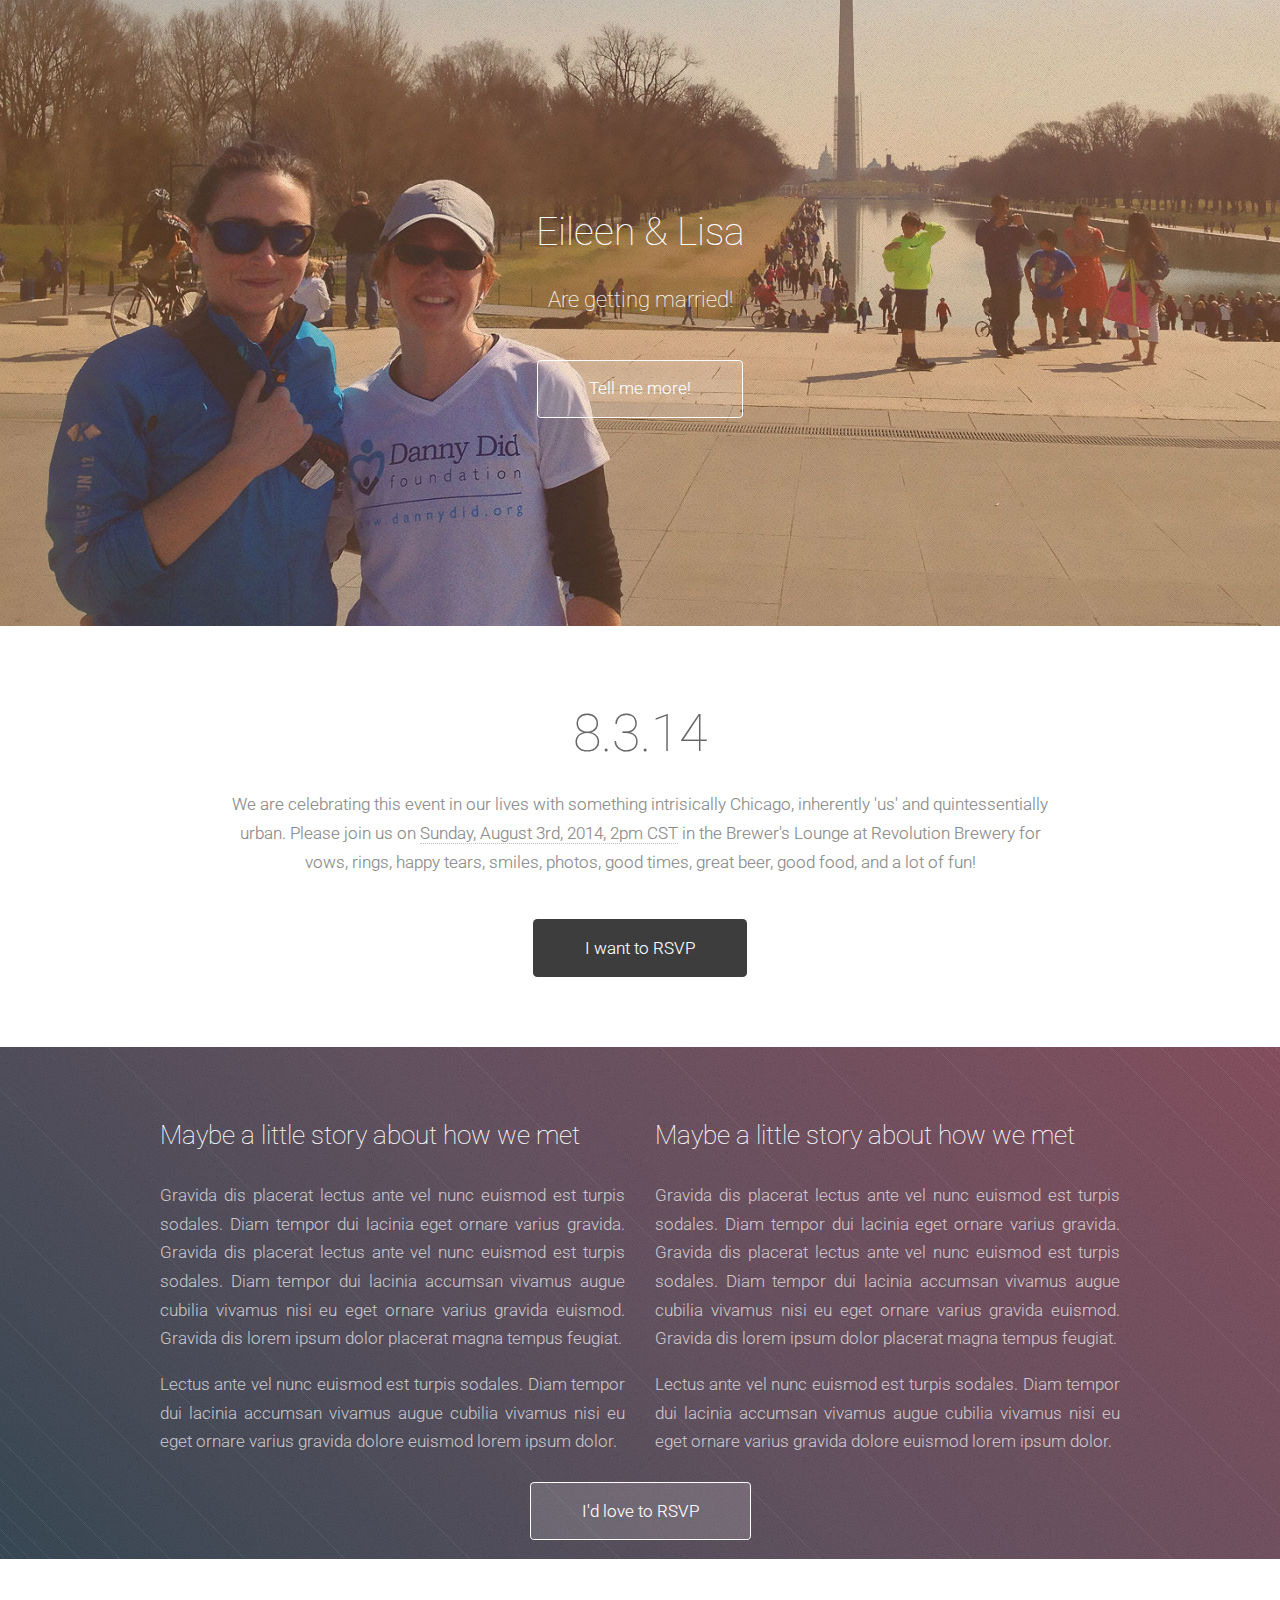
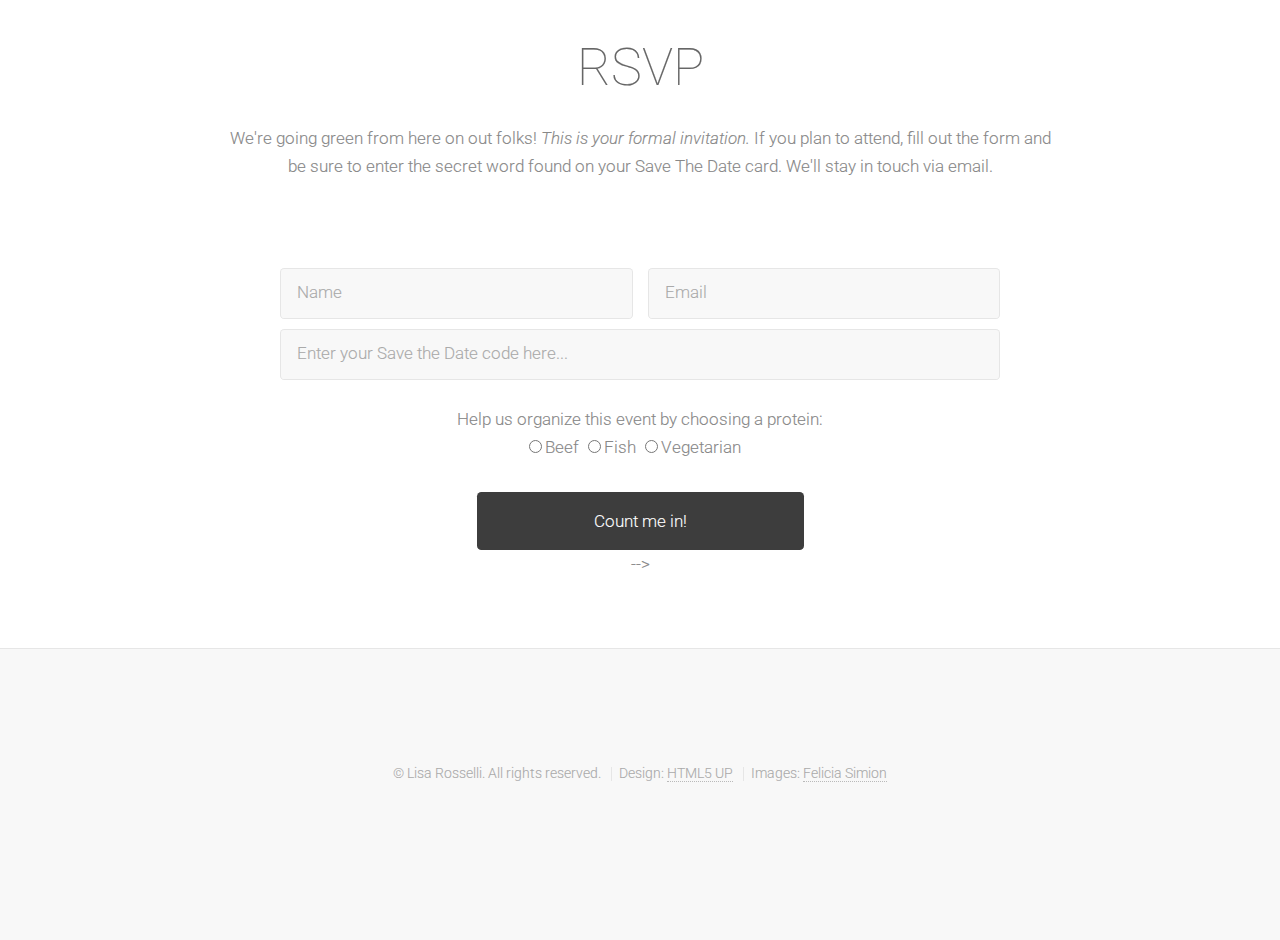
==== commit c6b1e665: "night work, validation and error messaging" ====
--- a/index.html
+++ b/index.html
@@ -96,12 +96,12 @@
 				<header>
 					<div class="container">
 						<h2>RSVP</h2>
-						<p>We're going green from here on out folks! Fill out this form if you plan to attend!<br/>
-							We'll stay in touch via email.<br/>
+						<p>We're going green from here on out folks! <i>This is your formal invitation.</i> If you plan to attend, fill out the form and be sure to enter the secret word found on your Save The Date card.
+						We'll stay in touch via email.<br/>
 						</p>
 					</div>
 				</header>
-				<div class="content style4 featured">
+				<div id="userFormContainer" class="content style4 featured">
 					<form>
 						<div class="container small">
 							<div class="row half">
@@ -126,11 +126,13 @@
 							</div>
 						</div>
 					</form>
+				-->
 				</div>
 			</section>
 			
 		<!-- Footer -->
 			<section id="footer">
+				<!--
 				<ul class="icons">
 					<li><a href="#" class="fa fa-twitter solo"><span>Twitter</span></a></li>
 					<li><a href="#" class="fa fa-facebook solo"><span>Facebook</span></a></li>
@@ -138,9 +140,10 @@
 					<li><a href="#" class="fa fa-dribbble solo"><span>Dribbble</span></a></li>
 					<li><a href="#" class="fa fa-github solo"><span>GitHub</span></a></li>
 				</ul>
+			-->
 				<div class="copyright">
 					<ul class="menu">
-						<li>&copy; Untitled. All rights reserved.</li>
+						<li>&copy; Lisa Rosselli. All rights reserved.</li>
 						<li>Design: <a href="http://html5up.net/">HTML5 UP</a></li>
 						<li>Images: <a href="http://ineedchemicalx.deviantart.com">Felicia Simion</a></li>
 					</ul>
--- a/css/style.css
+++ b/css/style.css
@@ -1351,3 +1351,7 @@
 .redAlertText {
 	color: red;
 }
+
+.dialBack {
+	opacity: .35;
+}
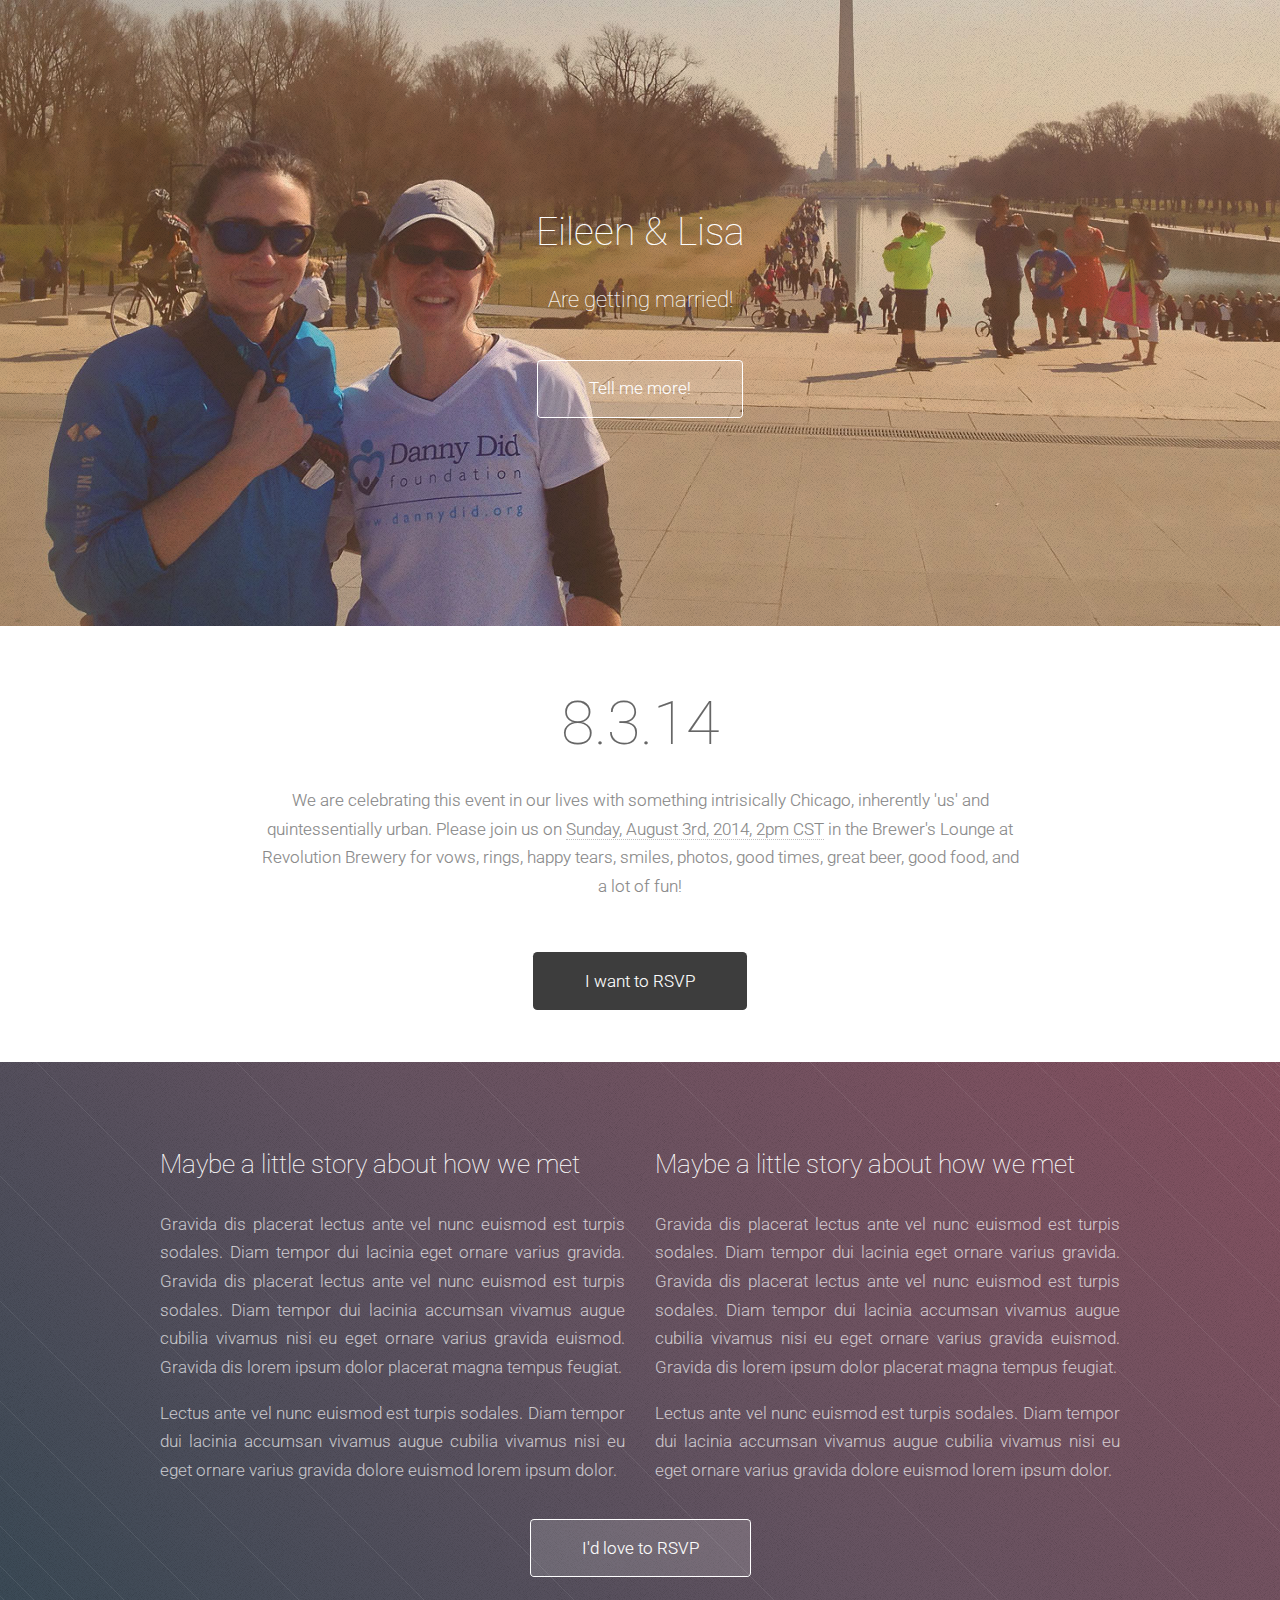
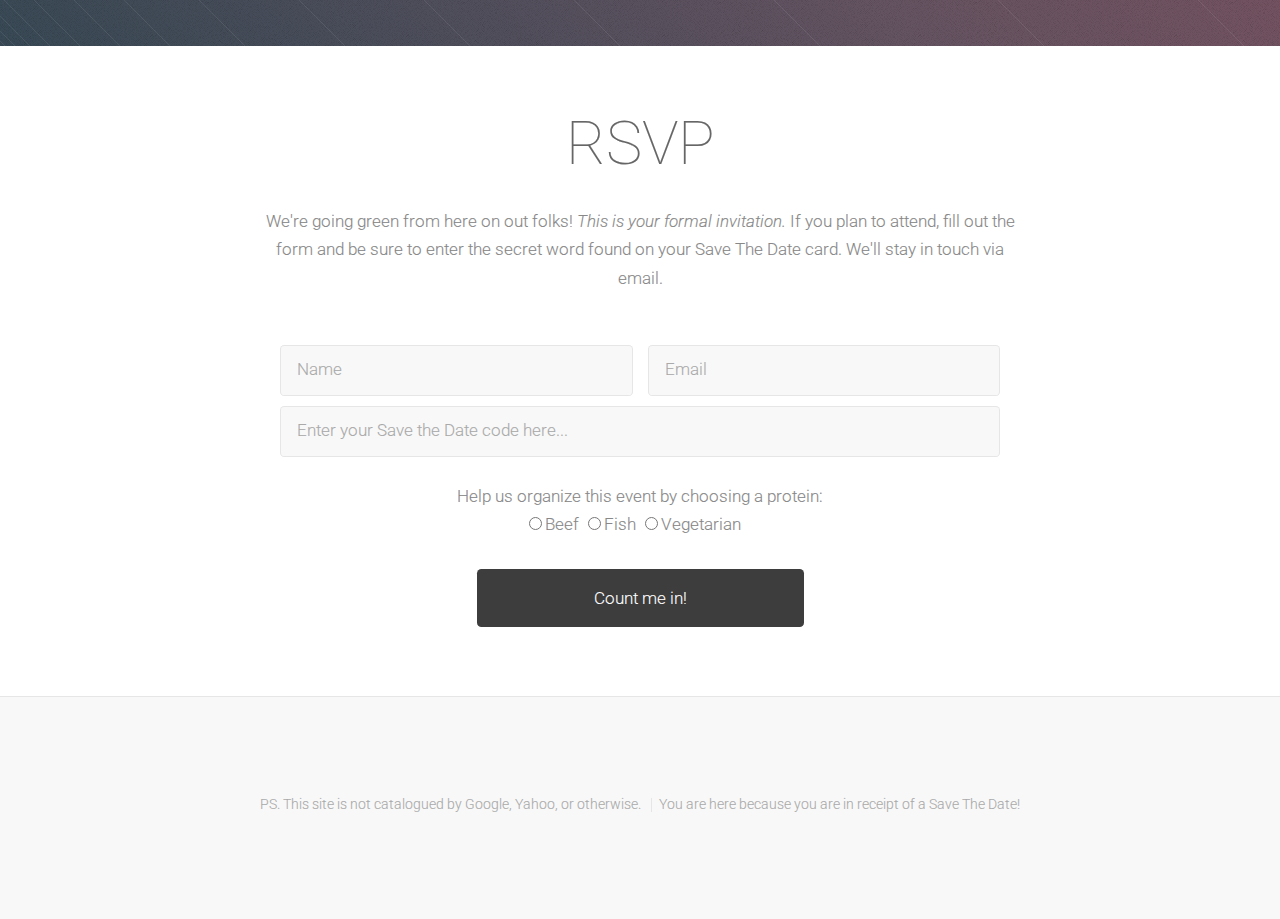
==== commit 040798f3: "styling..." ====
--- a/index.html
+++ b/index.html
@@ -79,13 +79,9 @@
 									euismod lorem ipsum dolor.</p>
 								</section>
 							</div>
-							<div class="12u centerButton">
-								<footer>
-									<a href="#fourth" class="button scrolly">I'd love to RSVP</a>
-								</footer>
-							</div>
 						</div>
 					</div>
+					<footer class="footerCentered"><a href="#fourth" class="button scrolly">I'd love to RSVP</a></footer>
 				</div>
 
 			</section>
@@ -93,7 +89,7 @@
 		
 		<!-- Fourth -->
 			<section id="fourth" class="main">
-				<header>
+				<header class="truncatedHeader">
 					<div class="container">
 						<h2>RSVP</h2>
 						<p>We're going green from here on out folks! <i>This is your formal invitation.</i> If you plan to attend, fill out the form and be sure to enter the secret word found on your Save The Date card.
@@ -111,9 +107,9 @@
 							</div>
 							<div class="row half">
 								<div id="entreeBlurb" class="12u">Help us organize this event by choosing a protein:</div>
-								<input id="beef" type="radio" name="entree" value="beef"/>Beef
-								<input id="fish" type="radio" name="entree" value="fish"/>Fish
-								<input id="veg" type="radio" name="entree" value="veg"/>Vegetarian
+								<input id="beef" type="radio" name="entree" value="0"/>Beef
+								<input id="fish" type="radio" name="entree" value="1"/>Fish
+								<input id="veg" type="radio" name="entree" value="2"/>Vegetarian
 								<br/>
 							</div>
 							
@@ -126,7 +122,6 @@
 							</div>
 						</div>
 					</form>
-				-->
 				</div>
 			</section>
 			
@@ -143,9 +138,8 @@
 			-->
 				<div class="copyright">
 					<ul class="menu">
-						<li>&copy; Lisa Rosselli. All rights reserved.</li>
-						<li>Design: <a href="http://html5up.net/">HTML5 UP</a></li>
-						<li>Images: <a href="http://ineedchemicalx.deviantart.com">Felicia Simion</a></li>
+						<li>PS. This site is not catalogued by Google, Yahoo, or otherwise.</li>
+						<li>You are here because you are in receipt of a Save The Date!</li>
 					</ul>
 				</div>
 			</section>
--- a/css/style.css
+++ b/css/style.css
@@ -30,7 +30,7 @@
 	h1,h2,h3,h4,h5,h6
 	{
 		color: #666;
-		margin: 0 0 1em 0;
+		margin: 0.5em 0 1em 0;
 		font-weight: 100;
 		line-height: 1.5em;
 	}
@@ -168,7 +168,7 @@
 		
 	footer
 	{
-		padding-top: 1.5em;
+		padding-top: 2em;
 	}
 
 	br.clear
@@ -1235,21 +1235,21 @@
 		
 			.main > header h2
 			{
-				font-size: 3em;
+				font-size: 3.5em;
 				font-weight: 100;
 				margin-bottom: 0;
 			}
 		
 			.main > header p
 			{
-				margin: 1em 4em;
+				margin: 1em 5.5em;
 				padding: 0;
 				text-align: center;
 			}
 
 		.main > .content
 		{
-			padding: 6em 0 6em 0;
+			padding: 4em 0 4em 0;
 		}
 
 			.main > .content > .container
@@ -1306,7 +1306,7 @@
 		position: relative;
 		margin: 0;
 		text-align: center;
-		padding: 4em 0 8em 0;
+		padding: 3em 0 5em 0;
 		box-shadow: inset 0 1px 0 0 #e6e6e6;
 	}
 	
@@ -1355,3 +1355,11 @@
 .dialBack {
 	opacity: .35;
 }
+
+.truncatedHeader {
+	padding-bottom: 2em !important;
+}
+
+.footerCentered {
+	text-align: center;
+}
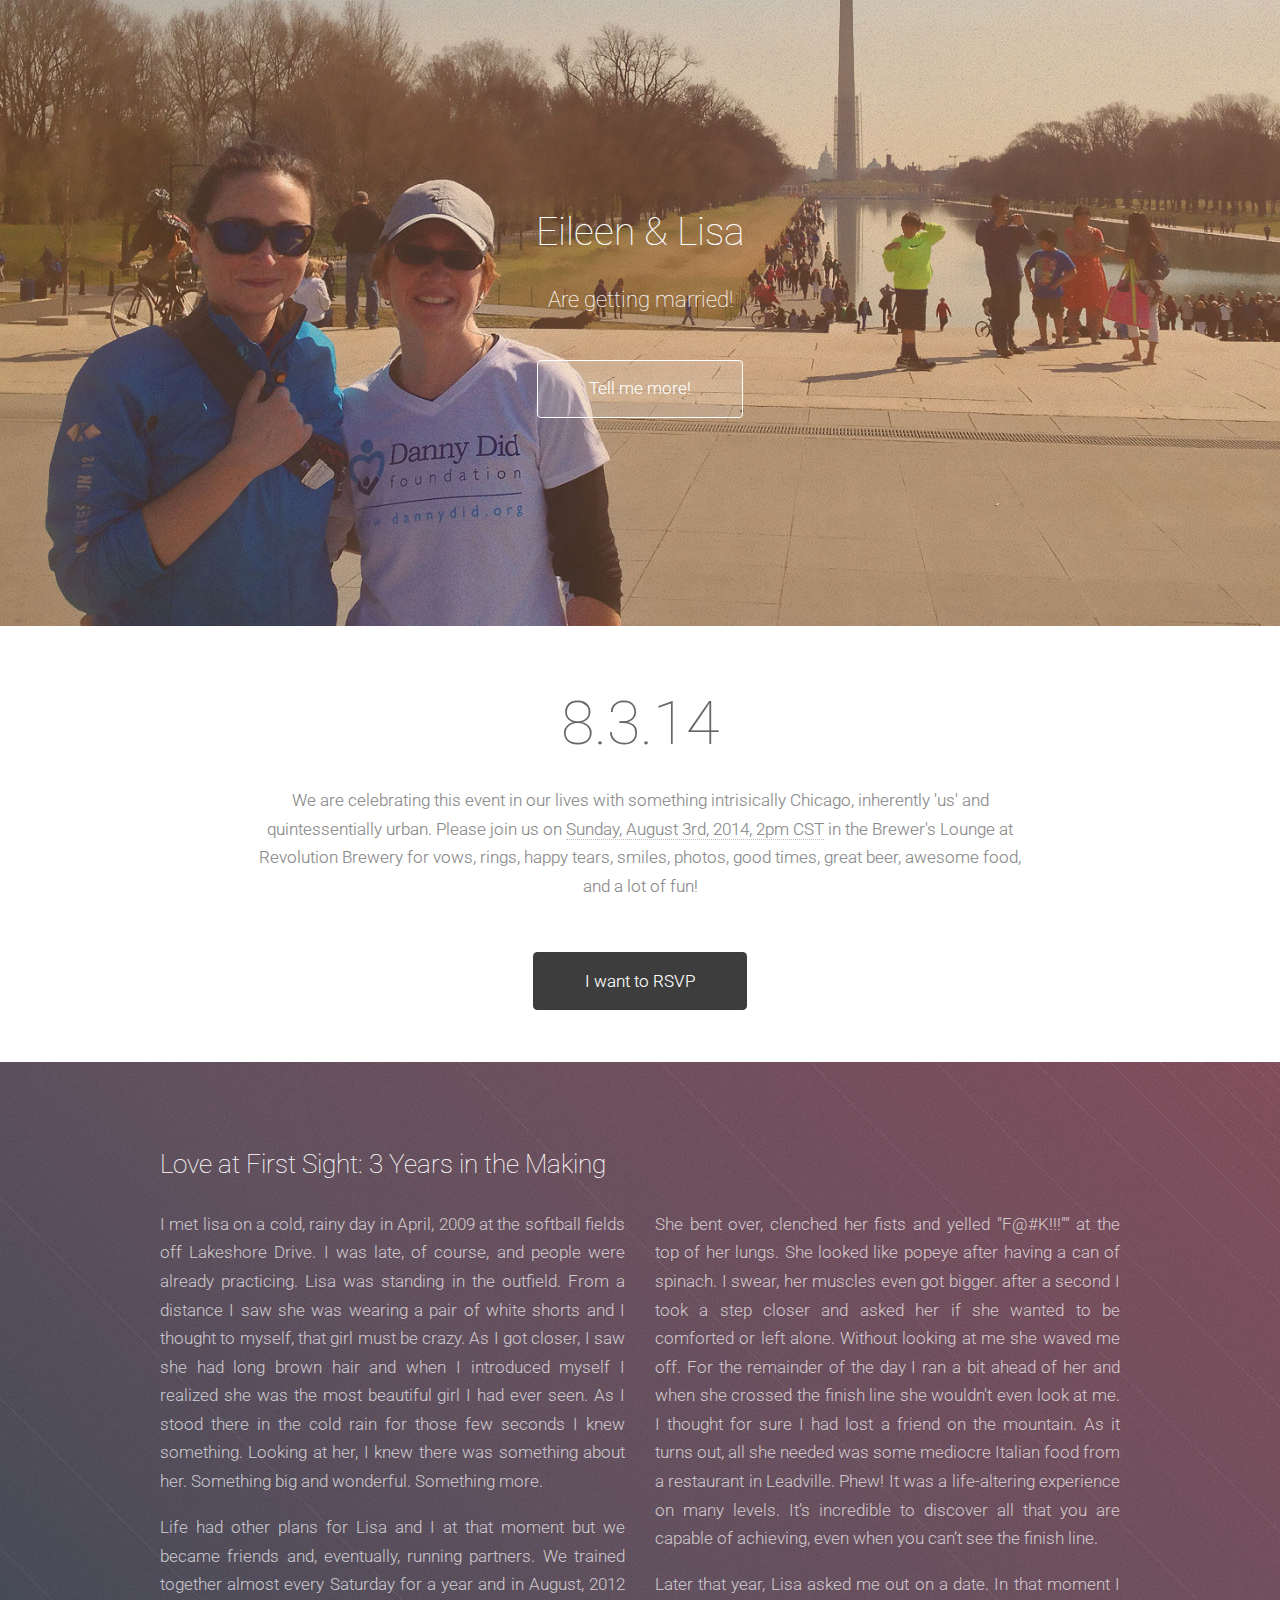
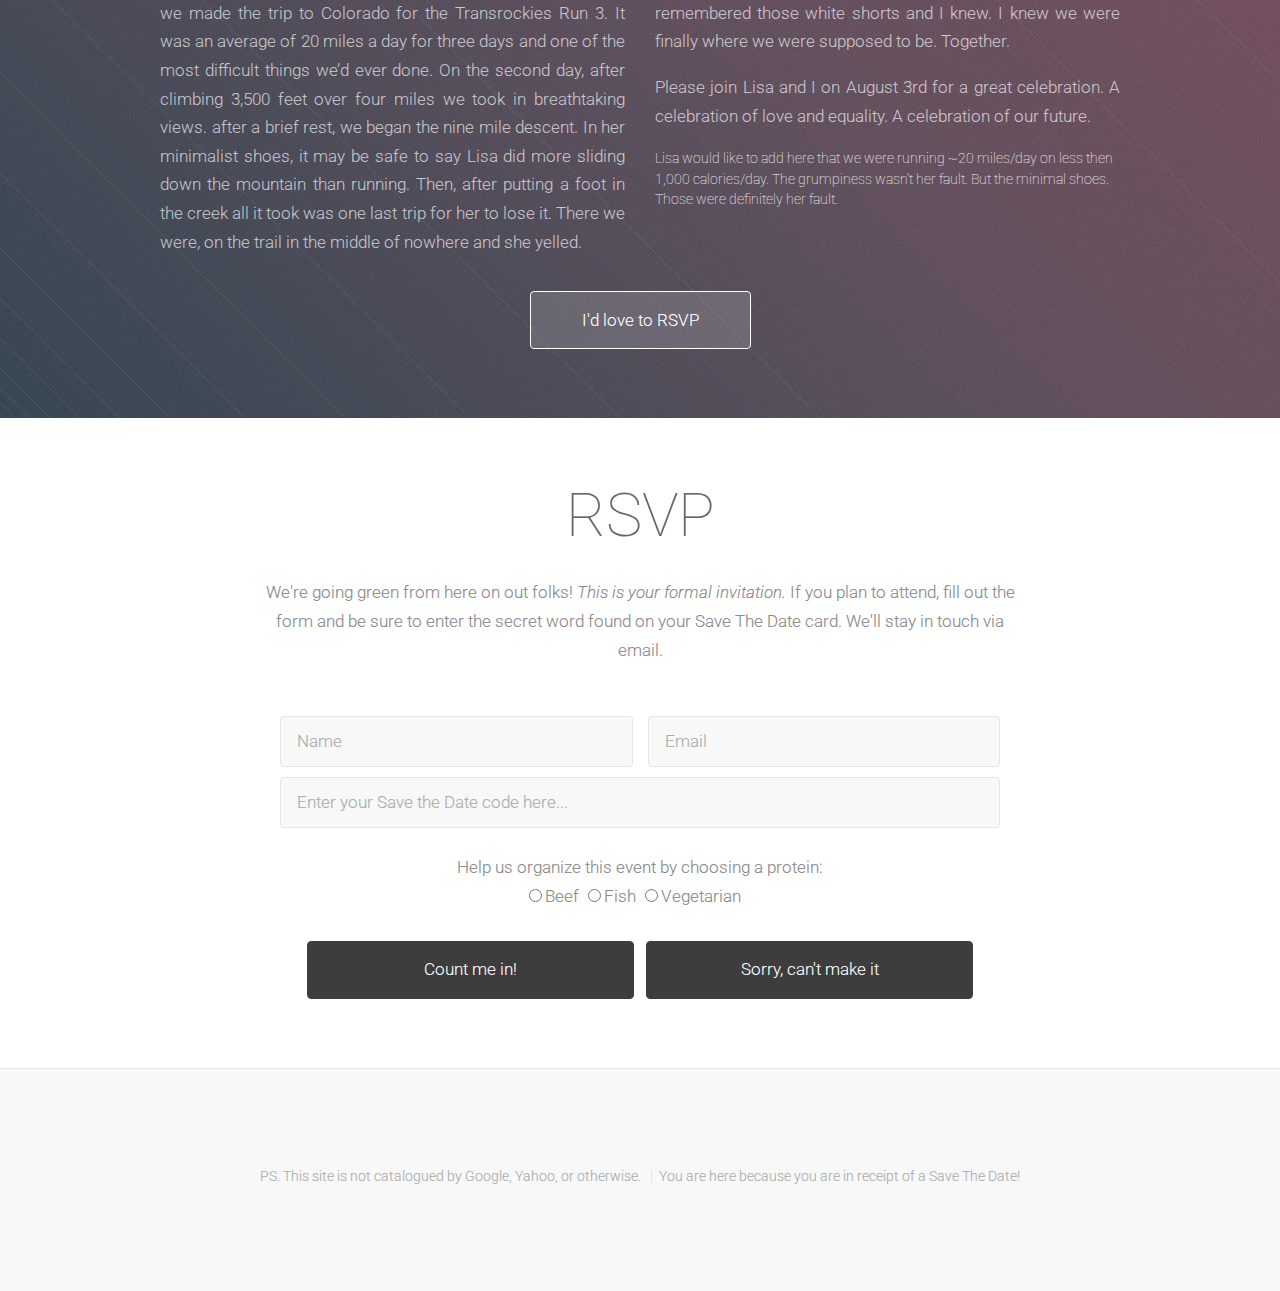
==== commit b013cdb3: "committing before adding FAQs and timer" ====
--- a/index.html
+++ b/index.html
@@ -39,7 +39,7 @@
 				<header>
 					<div class="container">
 						<h2>8.3.14</h2>
-						<p>We are celebrating this event in our lives with something intrisically Chicago, inherently 'us' and quintessentially urban. Please join us on <a id"gcal" href="http://www.google.com/calendar/event?action=TEMPLATE&text=Eileen%20%26%20Lisa's%20Wedding&dates=20140803T190000Z/20140804T010000Z&details=&location=Revolution%20Brewery%20(2323%20N.%20Milwaukee%20Ave.%3B%20Chicago%2C%20IL)&trp=true&sprop=&sprop=name:" target="_blank" alt="Add To Google Cal">Sunday, August 3rd, 2014, 2pm CST</a> in the Brewer's Lounge at Revolution Brewery for vows, rings, happy tears, smiles, photos, good times, great beer, good food, and a lot&nbsp;of&nbsp;fun!</p>
+						<p>We are celebrating this event in our lives with something intrisically Chicago, inherently 'us' and quintessentially urban. Please join us on <a id"gcal" href="http://www.google.com/calendar/event?action=TEMPLATE&text=Eileen%20%26%20Lisa's%20Wedding&dates=20140803T190000Z/20140804T010000Z&details=&location=Revolution%20Brewery%20(2323%20N.%20Milwaukee%20Ave.%3B%20Chicago%2C%20IL)&trp=true&sprop=&sprop=name:" target="_blank" alt="Add To Google Cal">Sunday, August 3rd, 2014, 2pm CST</a> in the Brewer's Lounge at Revolution Brewery for vows, rings, happy tears, smiles, photos, good times, great beer, awesome food, and a lot&nbsp;of&nbsp;fun!</p>
 					</div>
 					<footer>
 						<a href="#fourth" class="button scrolly">I want to RSVP</a>
@@ -55,28 +55,19 @@
 						<div class="row">
 							<div class="6u">
 								<section>
-									<h3>Maybe a little story about how we met</h3>
-									<p>Gravida dis placerat lectus ante vel nunc euismod est turpis sodales. Diam
-									tempor dui lacinia eget ornare varius gravida. Gravida dis placerat lectus ante 
-									vel nunc euismod est turpis sodales. Diam tempor dui lacinia accumsan vivamus 
-									augue cubilia vivamus nisi eu eget ornare varius gravida euismod.  Gravida dis 
-									lorem ipsum dolor placerat magna tempus feugiat.</p>
-									<p>Lectus ante vel nunc euismod est turpis sodales. Diam tempor dui lacinia 
-									accumsan vivamus augue cubilia vivamus nisi eu eget ornare varius gravida dolore
-									euismod lorem ipsum dolor.</p>
+									<h3>Love at First Sight: 3 Years in the Making</h3>
+									<p>I met lisa on a cold, rainy day in April, 2009 at the softball fields off Lakeshore Drive. I was late, of course, and people were already practicing. Lisa was standing in the outfield. From a distance I saw she was wearing a pair of white shorts and I thought to myself, that girl must be crazy. As I got closer, I saw she had long brown hair and when I introduced myself I realized she was the most beautiful girl I had ever seen. As I stood there in the cold rain for those few seconds I knew something. Looking at her, I knew there was something about her. Something big and wonderful. Something more.</p>
+									<p>Life had other plans for Lisa and I at that moment but we became friends and, eventually, running partners. We trained together almost every Saturday for a year and in August, 2012 we made the trip to Colorado for the Transrockies Run 3. It was an average of 20 miles a day for three days and one of the most difficult things we’d ever done. On the second day, after climbing 3,500 feet over four miles we took in breathtaking views.  after a brief rest, we began the nine mile descent. In her minimalist shoes, it may be safe to say Lisa did more sliding down the mountain than running. Then, after putting a foot in the creek all it took was one last trip for her to lose it. There we were, on the trail in the middle of nowhere and she yelled.</p>
 								</section>
 							</div>
 							<div class="6u">
 								<section>
-									<h3>Maybe a little story about how we met</h3>
-									<p>Gravida dis placerat lectus ante vel nunc euismod est turpis sodales. Diam
-									tempor dui lacinia eget ornare varius gravida. Gravida dis placerat lectus ante 
-									vel nunc euismod est turpis sodales. Diam tempor dui lacinia accumsan vivamus 
-									augue cubilia vivamus nisi eu eget ornare varius gravida euismod.  Gravida dis 
-									lorem ipsum dolor placerat magna tempus feugiat.</p>
-									<p>Lectus ante vel nunc euismod est turpis sodales. Diam tempor dui lacinia 
-									accumsan vivamus augue cubilia vivamus nisi eu eget ornare varius gravida dolore
-									euismod lorem ipsum dolor.</p>
+									<h3>&nbsp;</h3>
+									<p>She bent over, clenched her fists and yelled "F@#K!!!"" at the top of her lungs. She looked like popeye after having a can of spinach. I swear, her muscles even got bigger.  after a second I took a step closer and asked her if she wanted to be comforted or left alone. Without looking at me she waved me off. For the remainder of the day I ran a bit ahead of her and when she crossed the finish line she wouldn't even look at me. I thought for sure I had lost a friend on the mountain. As it turns out, all she needed was some mediocre Italian food from a restaurant in Leadville. Phew! It was a life-altering experience on many levels. It’s incredible to discover all that you are capable of achieving, even when you can’t see the finish line.</p>
+									<p>Later that year, Lisa asked me out on a date. In that moment I remembered those white shorts and I knew. I knew we were finally where we were supposed to be. Together.<p>
+									<p>
+									Please join Lisa and I on August 3rd for a great celebration. A celebration of love and equality. A celebration of our future.</p>
+									<h5 class="aside">Lisa would like to add here that we were running ~20 miles/day on less then 1,000 calories/day. The grumpiness wasn't her fault. But the minimal shoes. Those were definitely her fault.</h5>
 								</section>
 							</div>
 						</div>
@@ -116,7 +107,8 @@
 							<div class="row">
 								<div class="12u">
 									<ul class="actions">
-										<li><input id="submit" class="button" value="Count me in!" readonly /></li> <br/>
+										<li><input id="submit" class="button" value="Count me in!" readonly /></li>
+										<li><input id="regret" class="button" value="Sorry, can't make it" readonly /></li>
 									</ul>
 								</div>
 							</div>
@@ -137,6 +129,7 @@
 				</ul>
 			-->
 				<div class="copyright">
+					
 					<ul class="menu">
 						<li>PS. This site is not catalogued by Google, Yahoo, or otherwise.</li>
 						<li>You are here because you are in receipt of a Save The Date!</li>
--- a/css/style.css
+++ b/css/style.css
@@ -1363,3 +1363,16 @@
 .footerCentered {
 	text-align: center;
 }
+
+#submit :hover {
+	background: #00FF00;
+}
+
+.button:hover #submit {
+	background: #FF0000;
+}
+
+.aside {
+	font-size: 0.8em;
+	opacity: 0.8;
+}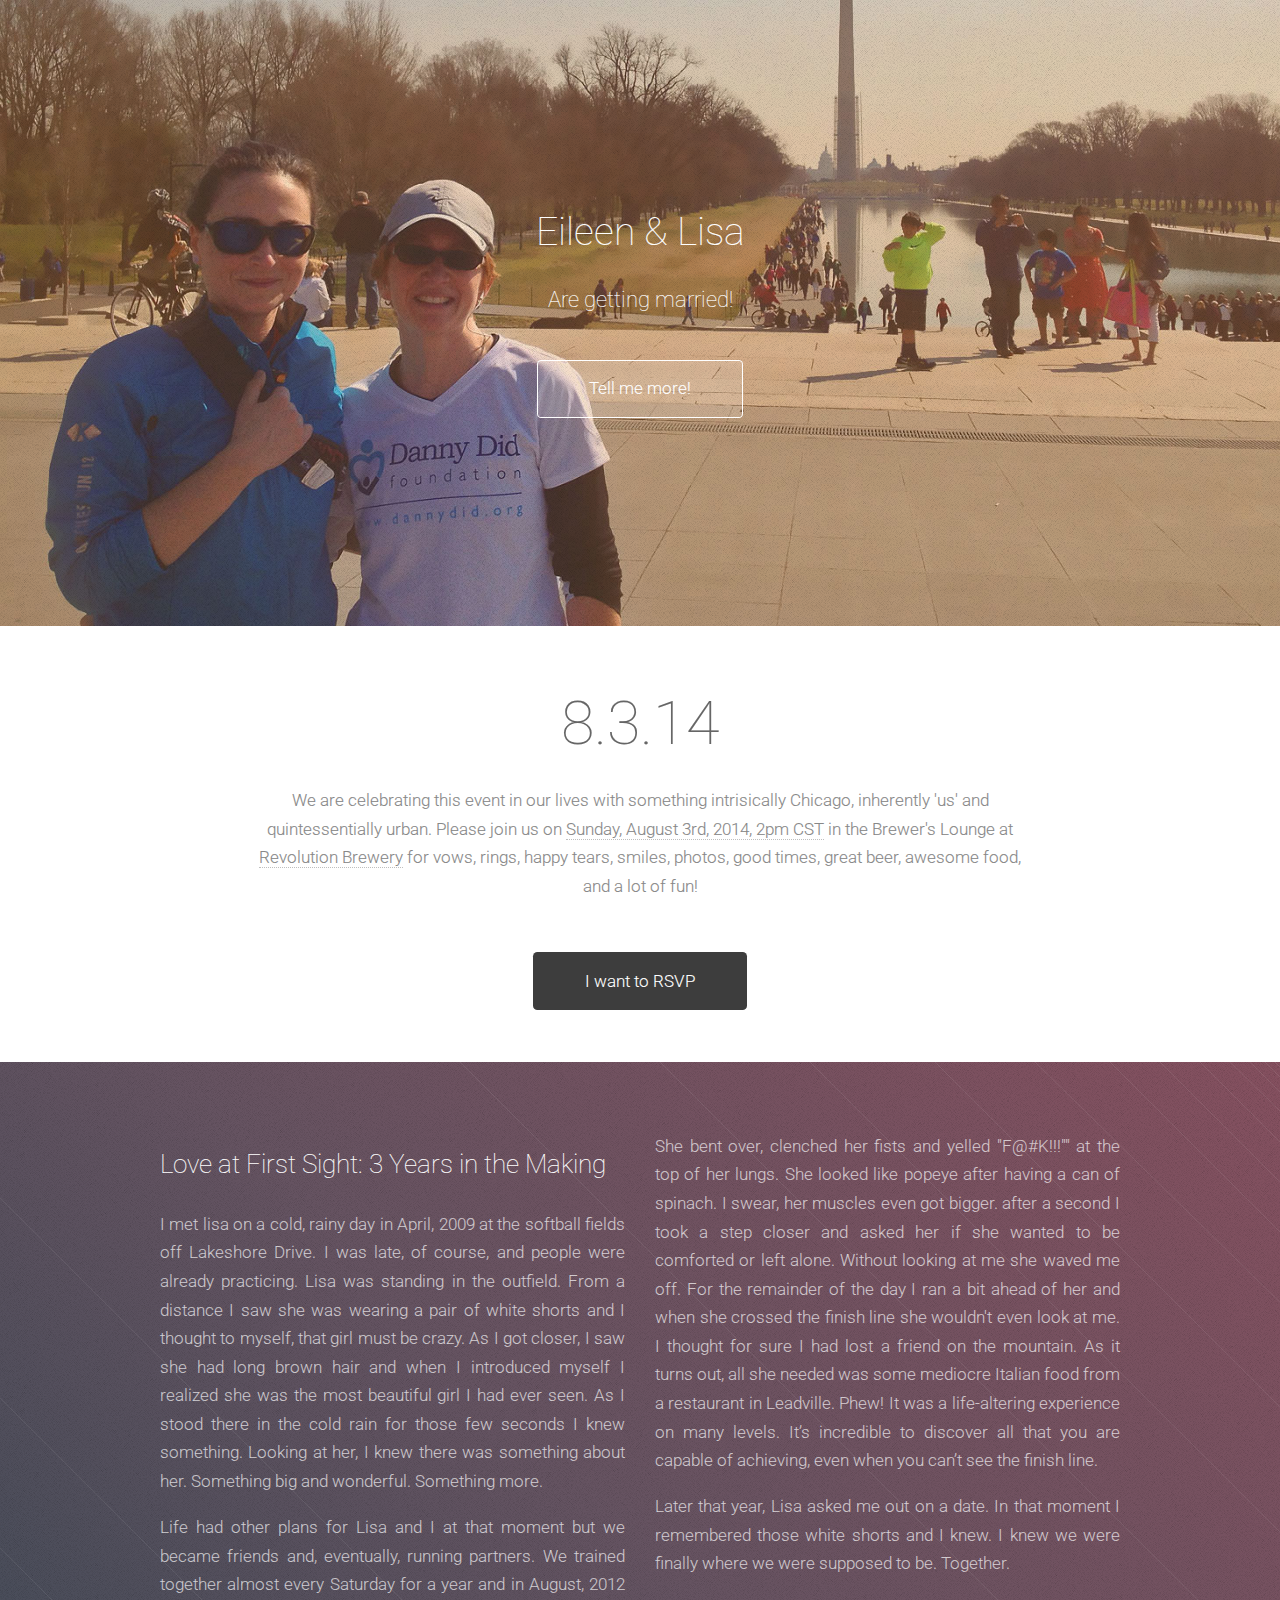
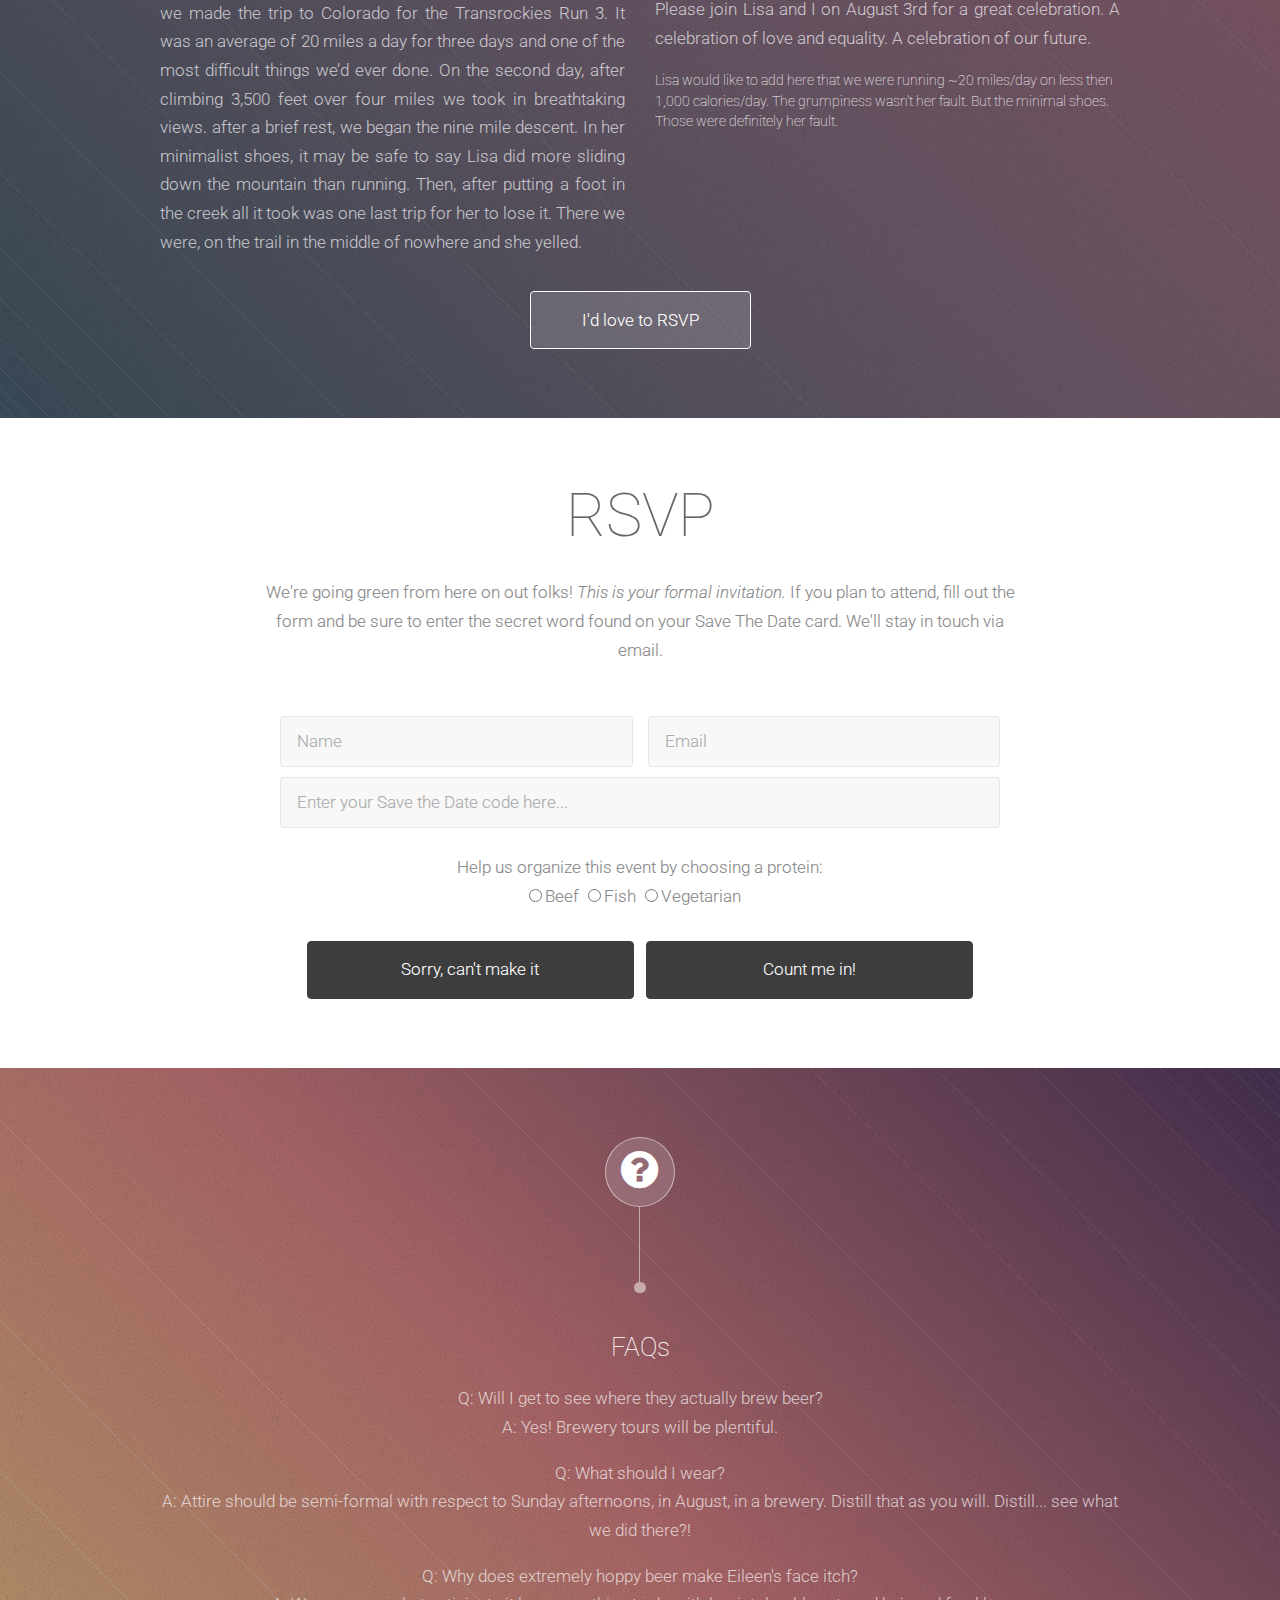
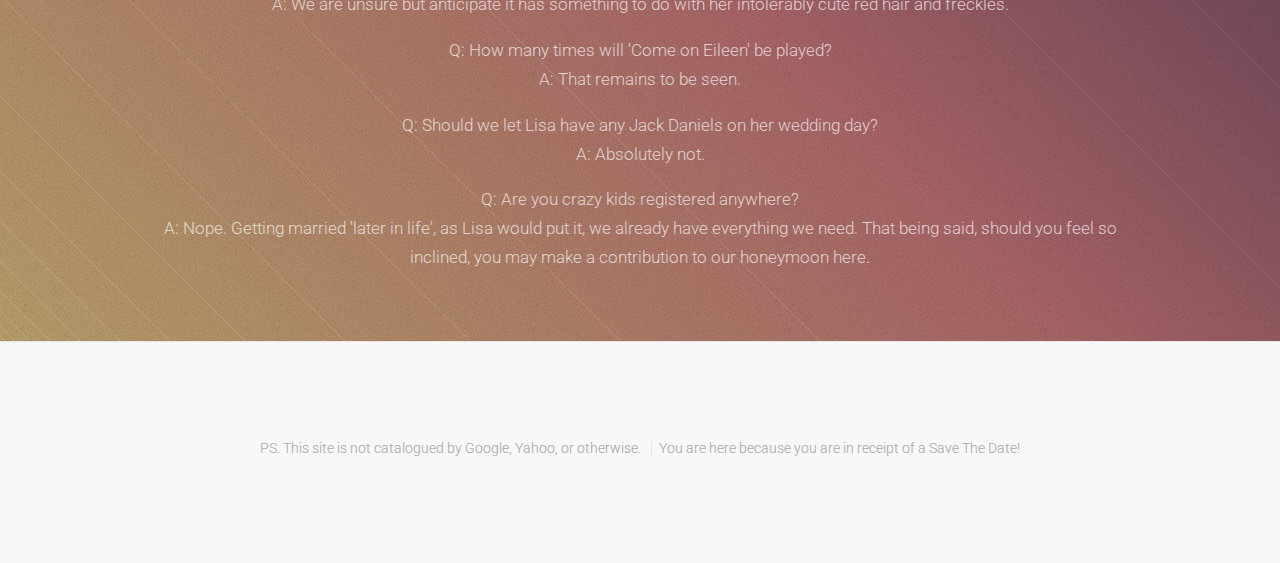
==== commit 164b1bd2: "committing before implementing mail" ====
--- a/index.html
+++ b/index.html
@@ -23,6 +23,18 @@
 	</head>
 	<body>
 
+		<!-- lean modal -->
+		<div id="lean_overlay" class="hide">
+			<div id="lean_overlay_inner">
+				<h1 class="overlay">Are you sure? Because we're set to have a great time without you.</h1>
+				<ul class="actions overlay">
+					<li><input id="whoops" class="button" value="Oops! Go back!" readonly /></li>
+					<li><input id="yeahisuck" class="button" value="I cannot attend." readonly /></li>
+				</ul>
+			</div>
+		</div>	
+
+
 		<!-- Header -->
 			<section id="header" class="dark">
 				<header>
@@ -39,7 +51,7 @@
 				<header>
 					<div class="container">
 						<h2>8.3.14</h2>
-						<p>We are celebrating this event in our lives with something intrisically Chicago, inherently 'us' and quintessentially urban. Please join us on <a id"gcal" href="http://www.google.com/calendar/event?action=TEMPLATE&text=Eileen%20%26%20Lisa's%20Wedding&dates=20140803T190000Z/20140804T010000Z&details=&location=Revolution%20Brewery%20(2323%20N.%20Milwaukee%20Ave.%3B%20Chicago%2C%20IL)&trp=true&sprop=&sprop=name:" target="_blank" alt="Add To Google Cal">Sunday, August 3rd, 2014, 2pm CST</a> in the Brewer's Lounge at Revolution Brewery for vows, rings, happy tears, smiles, photos, good times, great beer, awesome food, and a lot&nbsp;of&nbsp;fun!</p>
+						<p>We are celebrating this event in our lives with something intrisically Chicago, inherently 'us' and quintessentially urban. Please join us on <a id"gcal" href="http://www.google.com/calendar/event?action=TEMPLATE&text=Eileen%20%26%20Lisa's%20Wedding&dates=20140803T190000Z/20140804T010000Z&details=&location=Revolution%20Brewery%20(2323%20N.%20Milwaukee%20Ave.%3B%20Chicago%2C%20IL)&trp=true&sprop=&sprop=name:" target="_blank" alt="Add To Google Cal">Sunday, August 3rd, 2014, 2pm CST</a> in the Brewer's Lounge at <a href="http://goo.gl/maps/aXfBl" target="_blank">Revolution Brewery</a> for vows, rings, happy tears, smiles, photos, good times, great beer, awesome food, and a lot&nbsp;of&nbsp;fun!</p>
 					</div>
 					<footer>
 						<a href="#fourth" class="button scrolly">I want to RSVP</a>
@@ -62,7 +74,6 @@
 							</div>
 							<div class="6u">
 								<section>
-									<h3>&nbsp;</h3>
 									<p>She bent over, clenched her fists and yelled "F@#K!!!"" at the top of her lungs. She looked like popeye after having a can of spinach. I swear, her muscles even got bigger.  after a second I took a step closer and asked her if she wanted to be comforted or left alone. Without looking at me she waved me off. For the remainder of the day I ran a bit ahead of her and when she crossed the finish line she wouldn't even look at me. I thought for sure I had lost a friend on the mountain. As it turns out, all she needed was some mediocre Italian food from a restaurant in Leadville. Phew! It was a life-altering experience on many levels. It’s incredible to discover all that you are capable of achieving, even when you can’t see the finish line.</p>
 									<p>Later that year, Lisa asked me out on a date. In that moment I remembered those white shorts and I knew. I knew we were finally where we were supposed to be. Together.<p>
 									<p>
@@ -107,8 +118,8 @@
 							<div class="row">
 								<div class="12u">
 									<ul class="actions">
+										<li><input id="regret" class="button" value="Sorry, can't make it" readonly /></li>
 										<li><input id="submit" class="button" value="Count me in!" readonly /></li>
-										<li><input id="regret" class="button" value="Sorry, can't make it" readonly /></li>
 									</ul>
 								</div>
 							</div>
@@ -116,26 +127,46 @@
 					</form>
 				</div>
 			</section>
-			
+
+			<section id="first" class="main">
+				<div class="content dark style1 featured">
+					<div class="container">
+						<div class="row">
+							<div class="12u">
+								<section>
+									<span class="feature-icon"><span class="fa fa-question-circle"></span></span>
+									<header>
+										<h3>FAQs</h3>
+									</header>
+									<p>Q: Will I get to see where they actually brew beer?<br/>
+										A: Yes! Brewery tours will be plentiful.</p>
+									<p>Q: What should I wear?<br/>
+					A: Attire should be semi-formal with respect to Sunday afternoons, in August, in a brewery. Distill that as you will. Distill... see what we did there?!</p>
+									<p>Q: Why does extremely hoppy beer make Eileen's face itch?<br/>
+					A: We are unsure but anticipate it has something to do with her intolerably cute red hair and freckles.</p>				
+									<p>Q: How many times will 'Come on Eileen' be played?<br/>
+					A: That remains to be seen.</p>
+									<p>Q: Should we let Lisa have any Jack Daniels on her wedding day?<br/>
+					A: Absolutely not.</p>
+									<p>Q: Are you crazy kids registered anywhere?<br/>
+					A: Nope. Getting married 'later in life', as Lisa would put it, we already have everything we need. That being said, should you feel so inclined, you may make a contribution to our honeymoon here.</p>
+								</section>
+							</div>
+							
+							
+						</div>
+			</section>
 		<!-- Footer -->
 			<section id="footer">
-				<!--
-				<ul class="icons">
-					<li><a href="#" class="fa fa-twitter solo"><span>Twitter</span></a></li>
-					<li><a href="#" class="fa fa-facebook solo"><span>Facebook</span></a></li>
-					<li><a href="#" class="fa fa-google-plus solo"><span>Google+</span></a></li>
-					<li><a href="#" class="fa fa-dribbble solo"><span>Dribbble</span></a></li>
-					<li><a href="#" class="fa fa-github solo"><span>GitHub</span></a></li>
-				</ul>
-			-->
-				<div class="copyright">
-					
+				<div class="copyright">			
 					<ul class="menu">
 						<li>PS. This site is not catalogued by Google, Yahoo, or otherwise.</li>
 						<li>You are here because you are in receipt of a Save The Date!</li>
 					</ul>
 				</div>
 			</section>
+
 		<script type="text/javascript" src="js/eandlvalidation.js"></script>
+		<script type="text/javascript" src="js/jquery.leanModal.min.js"></script>
 	</body>
 </html>--- a/css/style.css
+++ b/css/style.css
@@ -664,7 +664,7 @@
 				display: inline-block;
 				width: 2em;
 				height: 2em;
-				font-size: 4.5em;
+				font-size: 2em;
 				border-radius: 100%;
 				box-shadow: inset 0 0 0 1px #666;
 				color: #666;
@@ -1375,4 +1375,48 @@
 .aside {
 	font-size: 0.8em;
 	opacity: 0.8;
+}
+
+#lean_overlay {
+	position: fixed;
+    z-index:100;
+    top: 0;
+    left: 0;
+    height:100%;
+    width:100%;
+    background: #554444;
+    /*display: none;*/
+    opacity: 1;
+}
+
+.hide {
+	visibility: hidden;
+}
+
+.show {
+	visibility: visible;
+}
+
+#lean_overlay_inner {
+	position: fixed;
+	z-index: 101;
+	width: 60%;
+	height: 75%;
+	top: 12%;
+	left: 20%;
+}
+
+.overlay {
+	color: #fff;
+	font-weight: 300;
+	font-size: 1.5em;
+	text-align: center;
+}
+
+#whoops {
+	background: #00cc00;
+}
+
+#yeahisuck {
+	background: #FF0000;
 }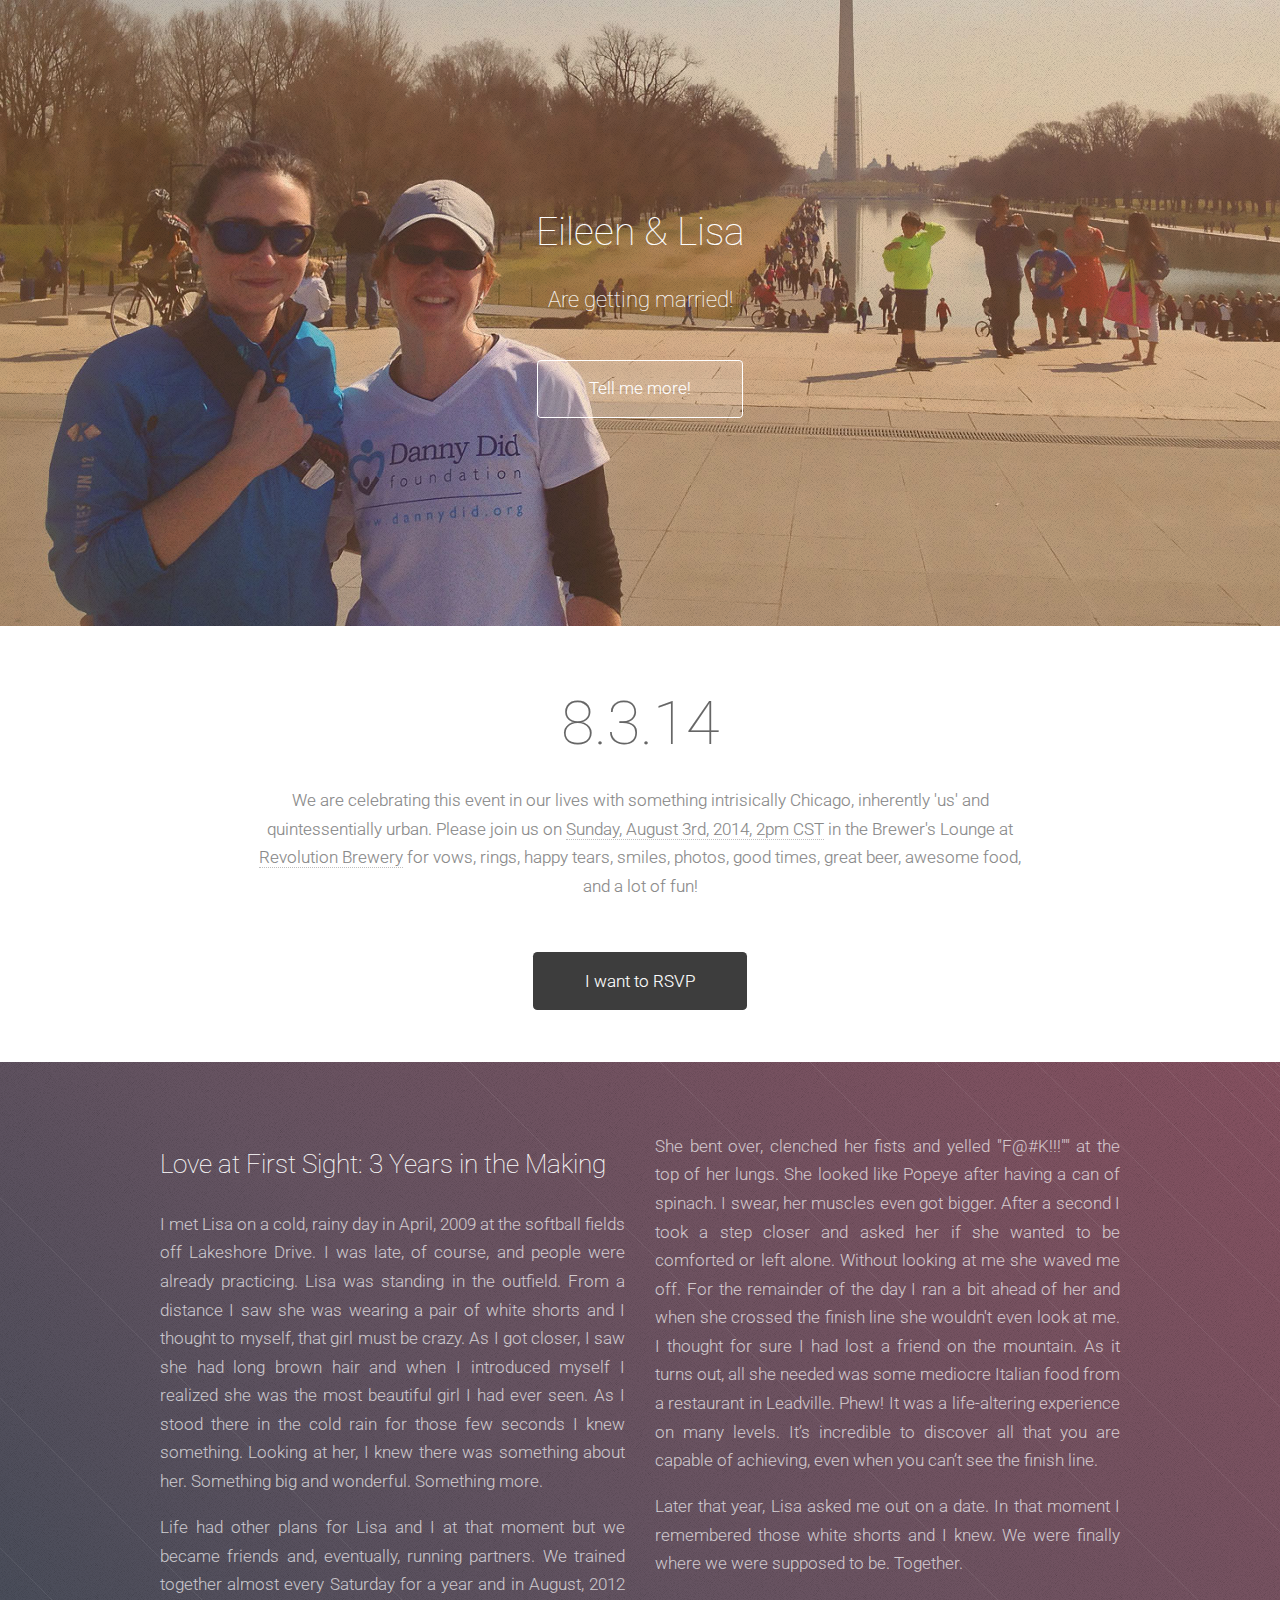
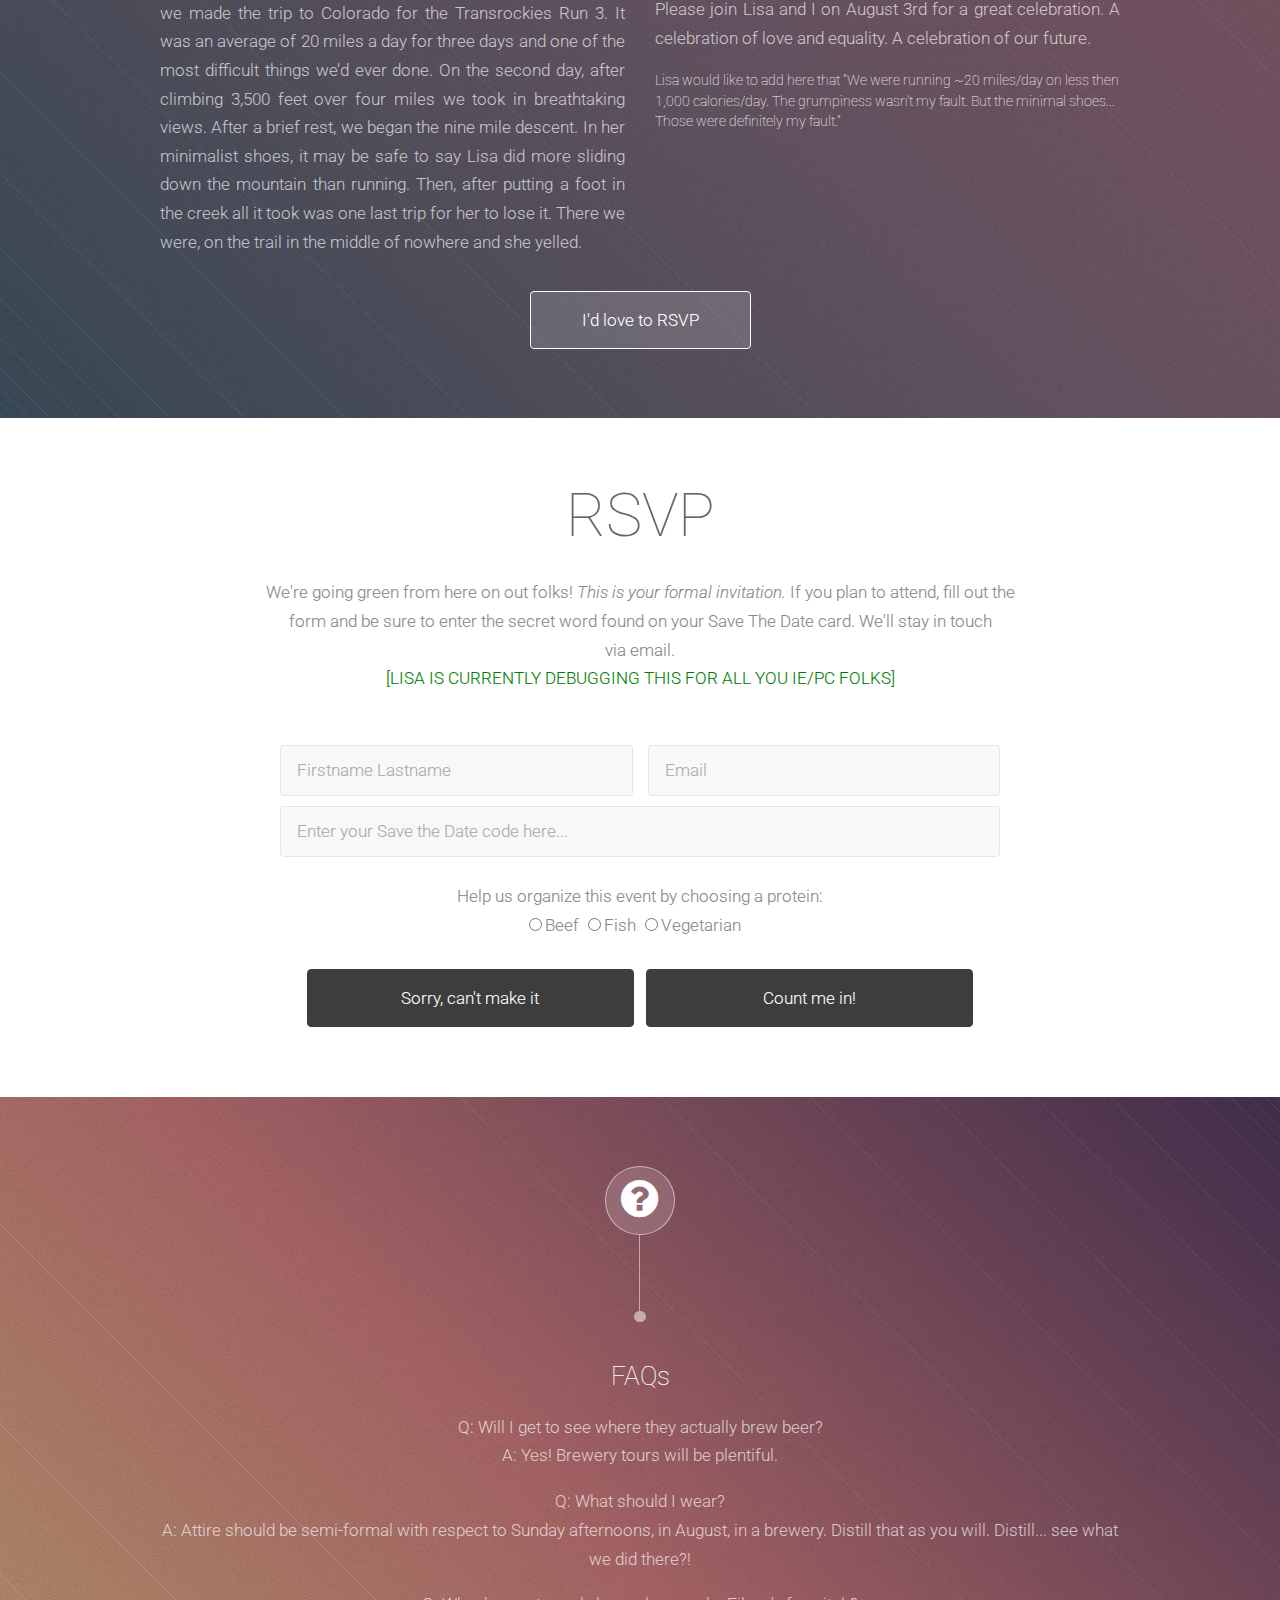
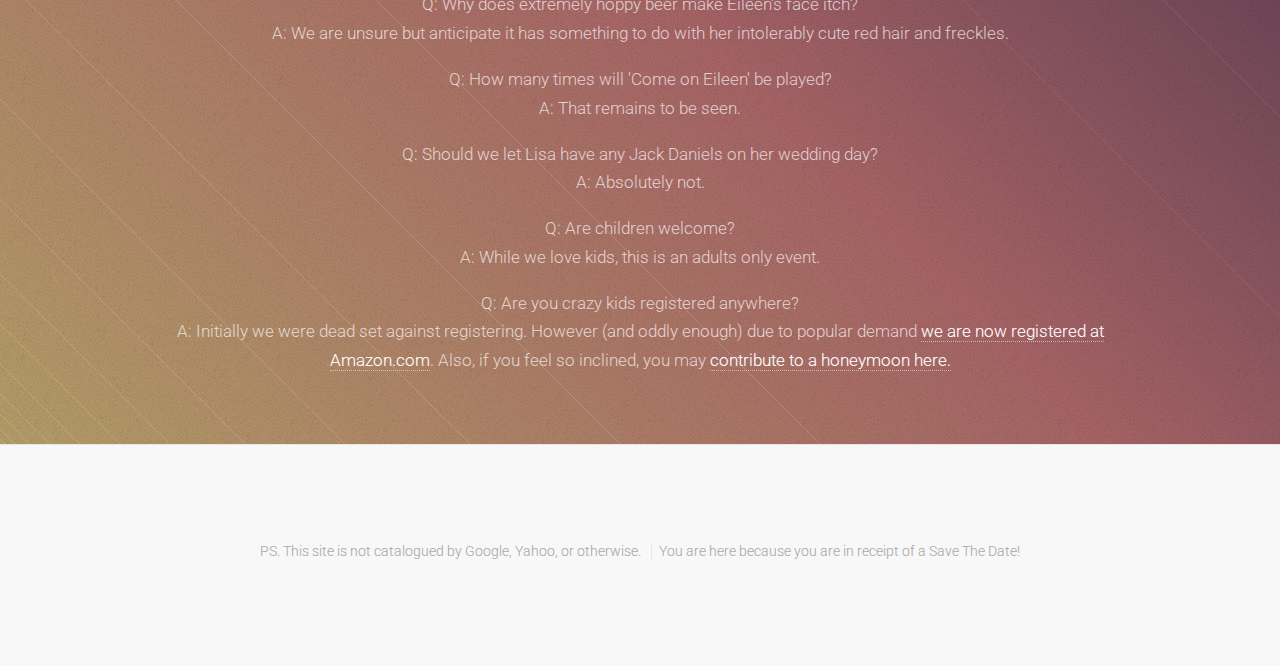
==== commit ef957483: "beta for server-side reg and email confirm, now for regrets table" ====
--- a/index.html
+++ b/index.html
@@ -1,172 +1,175 @@
-<!DOCTYPE HTML>
-<!--
-	Tessellate 1.0 by HTML5 UP
-	html5up.net | @n33co
-	Free for personal and commercial use under the CCA 3.0 license (html5up.net/license)
--->
-<html>
-	<head>
-		<title>Eileen &amp; Lisa</title>
-		<meta http-equiv="content-type" content="text/html; charset=utf-8" />
-		<link href="http://fonts.googleapis.com/css?family=Roboto:100,100italic,300,300italic,400,400italic" rel="stylesheet" type="text/css" />
-		<!--[if lte IE 8]><script src="css/ie/html5shiv.js"></script><![endif]-->
-		<script src="js/jquery.min.js"></script>
-		<script src="js/skel.min.js"></script>
-		<script src="js/init.js"></script>
-		<noscript>
-			<link rel="stylesheet" href="css/skel-noscript.css" />
-			<link rel="stylesheet" href="css/style.css" />
-			<link rel="stylesheet" href="css/style-wide.css" />
-		</noscript>
-		<!--[if lte IE 8]><link rel="stylesheet" href="css/ie/v8.css" /><![endif]-->
-		<!--[if lte IE 9]><link rel="stylesheet" href="css/ie/v9.css" /><![endif]-->
-	</head>
-	<body>
-
-		<!-- lean modal -->
-		<div id="lean_overlay" class="hide">
-			<div id="lean_overlay_inner">
-				<h1 class="overlay">Are you sure? Because we're set to have a great time without you.</h1>
-				<ul class="actions overlay">
-					<li><input id="whoops" class="button" value="Oops! Go back!" readonly /></li>
-					<li><input id="yeahisuck" class="button" value="I cannot attend." readonly /></li>
-				</ul>
-			</div>
-		</div>	
-
-
-		<!-- Header -->
-			<section id="header" class="dark">
-				<header>
-					<h1>Eileen & Lisa</h1>
-					<p>Are getting married!</p>
-				</header>
-				<footer>
-					<a href="#first" class="button scrolly">Tell me more!</a>
-				</footer>
-			</section>
-			
-		<!-- First -->
-			<section id="first" class="main">
-				<header>
-					<div class="container">
-						<h2>8.3.14</h2>
-						<p>We are celebrating this event in our lives with something intrisically Chicago, inherently 'us' and quintessentially urban. Please join us on <a id"gcal" href="http://www.google.com/calendar/event?action=TEMPLATE&text=Eileen%20%26%20Lisa's%20Wedding&dates=20140803T190000Z/20140804T010000Z&details=&location=Revolution%20Brewery%20(2323%20N.%20Milwaukee%20Ave.%3B%20Chicago%2C%20IL)&trp=true&sprop=&sprop=name:" target="_blank" alt="Add To Google Cal">Sunday, August 3rd, 2014, 2pm CST</a> in the Brewer's Lounge at <a href="http://goo.gl/maps/aXfBl" target="_blank">Revolution Brewery</a> for vows, rings, happy tears, smiles, photos, good times, great beer, awesome food, and a lot&nbsp;of&nbsp;fun!</p>
-					</div>
-					<footer>
-						<a href="#fourth" class="button scrolly">I want to RSVP</a>
-					</footer>
-				</header>
-			</section>
-
-		<!-- Second -->
-			<section id="second" class="main">
-				
-				<div class="content dark style2">
-					<div class="container">
-						<div class="row">
-							<div class="6u">
-								<section>
-									<h3>Love at First Sight: 3 Years in the Making</h3>
-									<p>I met lisa on a cold, rainy day in April, 2009 at the softball fields off Lakeshore Drive. I was late, of course, and people were already practicing. Lisa was standing in the outfield. From a distance I saw she was wearing a pair of white shorts and I thought to myself, that girl must be crazy. As I got closer, I saw she had long brown hair and when I introduced myself I realized she was the most beautiful girl I had ever seen. As I stood there in the cold rain for those few seconds I knew something. Looking at her, I knew there was something about her. Something big and wonderful. Something more.</p>
-									<p>Life had other plans for Lisa and I at that moment but we became friends and, eventually, running partners. We trained together almost every Saturday for a year and in August, 2012 we made the trip to Colorado for the Transrockies Run 3. It was an average of 20 miles a day for three days and one of the most difficult things we’d ever done. On the second day, after climbing 3,500 feet over four miles we took in breathtaking views.  after a brief rest, we began the nine mile descent. In her minimalist shoes, it may be safe to say Lisa did more sliding down the mountain than running. Then, after putting a foot in the creek all it took was one last trip for her to lose it. There we were, on the trail in the middle of nowhere and she yelled.</p>
-								</section>
-							</div>
-							<div class="6u">
-								<section>
-									<p>She bent over, clenched her fists and yelled "F@#K!!!"" at the top of her lungs. She looked like popeye after having a can of spinach. I swear, her muscles even got bigger.  after a second I took a step closer and asked her if she wanted to be comforted or left alone. Without looking at me she waved me off. For the remainder of the day I ran a bit ahead of her and when she crossed the finish line she wouldn't even look at me. I thought for sure I had lost a friend on the mountain. As it turns out, all she needed was some mediocre Italian food from a restaurant in Leadville. Phew! It was a life-altering experience on many levels. It’s incredible to discover all that you are capable of achieving, even when you can’t see the finish line.</p>
-									<p>Later that year, Lisa asked me out on a date. In that moment I remembered those white shorts and I knew. I knew we were finally where we were supposed to be. Together.<p>
-									<p>
-									Please join Lisa and I on August 3rd for a great celebration. A celebration of love and equality. A celebration of our future.</p>
-									<h5 class="aside">Lisa would like to add here that we were running ~20 miles/day on less then 1,000 calories/day. The grumpiness wasn't her fault. But the minimal shoes. Those were definitely her fault.</h5>
-								</section>
-							</div>
-						</div>
-					</div>
-					<footer class="footerCentered"><a href="#fourth" class="button scrolly">I'd love to RSVP</a></footer>
-				</div>
-
-			</section>
-			
-		
-		<!-- Fourth -->
-			<section id="fourth" class="main">
-				<header class="truncatedHeader">
-					<div class="container">
-						<h2>RSVP</h2>
-						<p>We're going green from here on out folks! <i>This is your formal invitation.</i> If you plan to attend, fill out the form and be sure to enter the secret word found on your Save The Date card.
-						We'll stay in touch via email.<br/>
-						</p>
-					</div>
-				</header>
-				<div id="userFormContainer" class="content style4 featured">
-					<form>
-						<div class="container small">
-							<div class="row half">
-								<div class="6u"><input id="username" type="text" class="text" placeholder="Name" /></div>
-								<div class="6u"><input id="email" type="text" class="text" placeholder="Email" /></div>
-								<div class="12u"><input id="code" type="text" name="code" maxlength="10" class="text" placeholder="Enter your Save the Date code here..."/></div>
-							</div>
-							<div class="row half">
-								<div id="entreeBlurb" class="12u">Help us organize this event by choosing a protein:</div>
-								<input id="beef" type="radio" name="entree" value="0"/>Beef
-								<input id="fish" type="radio" name="entree" value="1"/>Fish
-								<input id="veg" type="radio" name="entree" value="2"/>Vegetarian
-								<br/>
-							</div>
-							
-							<div class="row">
-								<div class="12u">
-									<ul class="actions">
-										<li><input id="regret" class="button" value="Sorry, can't make it" readonly /></li>
-										<li><input id="submit" class="button" value="Count me in!" readonly /></li>
-									</ul>
-								</div>
-							</div>
-						</div>
-					</form>
-				</div>
-			</section>
-
-			<section id="first" class="main">
-				<div class="content dark style1 featured">
-					<div class="container">
-						<div class="row">
-							<div class="12u">
-								<section>
-									<span class="feature-icon"><span class="fa fa-question-circle"></span></span>
-									<header>
-										<h3>FAQs</h3>
-									</header>
-									<p>Q: Will I get to see where they actually brew beer?<br/>
-										A: Yes! Brewery tours will be plentiful.</p>
-									<p>Q: What should I wear?<br/>
-					A: Attire should be semi-formal with respect to Sunday afternoons, in August, in a brewery. Distill that as you will. Distill... see what we did there?!</p>
-									<p>Q: Why does extremely hoppy beer make Eileen's face itch?<br/>
-					A: We are unsure but anticipate it has something to do with her intolerably cute red hair and freckles.</p>				
-									<p>Q: How many times will 'Come on Eileen' be played?<br/>
-					A: That remains to be seen.</p>
-									<p>Q: Should we let Lisa have any Jack Daniels on her wedding day?<br/>
-					A: Absolutely not.</p>
-									<p>Q: Are you crazy kids registered anywhere?<br/>
-					A: Nope. Getting married 'later in life', as Lisa would put it, we already have everything we need. That being said, should you feel so inclined, you may make a contribution to our honeymoon here.</p>
-								</section>
-							</div>
-							
-							
-						</div>
-			</section>
-		<!-- Footer -->
-			<section id="footer">
-				<div class="copyright">			
-					<ul class="menu">
-						<li>PS. This site is not catalogued by Google, Yahoo, or otherwise.</li>
-						<li>You are here because you are in receipt of a Save The Date!</li>
-					</ul>
-				</div>
-			</section>
-
-		<script type="text/javascript" src="js/eandlvalidation.js"></script>
-		<script type="text/javascript" src="js/jquery.leanModal.min.js"></script>
-	</body>
+<!DOCTYPE HTML>
+<!--
+	Tessellate 1.0 by HTML5 UP
+	html5up.net | @n33co
+	Free for personal and commercial use under the CCA 3.0 license (html5up.net/license)
+-->
+<html>
+	<head>
+		<title>Eileen &amp; Lisa</title>
+		<meta http-equiv="content-type" content="text/html; charset=utf-8" />
+		<link href="http://fonts.googleapis.com/css?family=Roboto:100,100italic,300,300italic,400,400italic" rel="stylesheet" type="text/css" />
+		<!--[if lte IE 8]><script src="css/ie/html5shiv.js"></script><![endif]-->
+		<script type="text/javascript" src="js/jquery.min.js"></script>
+		<script type="text/javascript" src="js/skel.min.js"></script>
+		<script type="text/javascript" src="js/init.js"></script>
+		<noscript>
+			<link rel="stylesheet" href="css/skel-noscript.css" />
+			<link rel="stylesheet" href="css/style.css" />
+			<link rel="stylesheet" href="css/style-wide.css" />
+		</noscript>
+		<!--[if lte IE 8]><link rel="stylesheet" href="css/ie/v8.css" /><![endif]-->
+		<!--[if lte IE 9]><link rel="stylesheet" href="css/ie/v9.css" /><![endif]-->
+	</head>
+	<body>
+
+		<!-- lean modal -->
+		<div id="lean_overlay" class="hide">
+			<div id="lean_overlay_inner">
+				<h1 class="overlay">Are you sure? Because we're set to have a great time without you.</h1>
+				<ul class="actions overlay">
+					<li><input id="whoops" class="button" value="Oops! Go back!" readonly /></li>
+					<li><input id="yeahisuck" class="button" value="I cannot attend." readonly /></li>
+				</ul>
+			</div>
+		</div>	
+
+
+		<!-- Header -->
+			<section id="header" class="dark">
+				<header>
+					<h1>Eileen & Lisa</h1>
+					<p>Are getting married!</p>
+				</header>
+				<footer>
+					<a href="#first" class="button scrolly">Tell me more!</a>
+				</footer>
+			</section>
+			
+		<!-- First -->
+			<section id="first" class="main">
+				<header>
+					<div class="container">
+						<h2>8.3.14</h2>
+						<p>We are celebrating this event in our lives with something intrisically Chicago, inherently 'us' and quintessentially urban. Please join us on <a id"gcal" href="http://www.google.com/calendar/event?action=TEMPLATE&text=Eileen%20%26%20Lisa's%20Wedding&dates=20140803T190000Z/20140804T010000Z&details=&location=Revolution%20Brewery%20(2323%20N.%20Milwaukee%20Ave.%3B%20Chicago%2C%20IL)&trp=true&sprop=&sprop=name:" target="_blank" alt="Add To Google Cal">Sunday, August 3rd, 2014, 2pm CST</a> in the Brewer's Lounge at <a href="http://goo.gl/maps/aXfBl" target="_blank">Revolution Brewery</a> for vows, rings, happy tears, smiles, photos, good times, great beer, awesome food, and a lot&nbsp;of&nbsp;fun!</p>
+					</div>
+					<footer>
+						<a href="#fourth" class="button scrolly">I want to RSVP</a>
+					</footer>
+				</header>
+			</section>
+
+		<!-- Second -->
+			<section id="second" class="main">
+				
+				<div class="content dark style2">
+					<div class="container">
+						<div class="row">
+							<div class="6u">
+								<section>
+									<h3>Love at First Sight: 3 Years in the Making</h3>
+									<p>I met Lisa on a cold, rainy day in April, 2009 at the softball fields off Lakeshore Drive. I was late, of course, and people were already practicing. Lisa was standing in the outfield. From a distance I saw she was wearing a pair of white shorts and I thought to myself, that girl must be crazy. As I got closer, I saw she had long brown hair and when I introduced myself I realized she was the most beautiful girl I had ever seen. As I stood there in the cold rain for those few seconds I knew something. Looking at her, I knew there was something about her. Something big and wonderful. Something more.</p>
+									<p>Life had other plans for Lisa and I at that moment but we became friends and, eventually, running partners. We trained together almost every Saturday for a year and in August, 2012 we made the trip to Colorado for the Transrockies Run 3. It was an average of 20 miles a day for three days and one of the most difficult things we’d ever done. On the second day, after climbing 3,500 feet over four miles we took in breathtaking views. After a brief rest, we began the nine mile descent. In her minimalist shoes, it may be safe to say Lisa did more sliding down the mountain than running. Then, after putting a foot in the creek all it took was one last trip for her to lose it. There we were, on the trail in the middle of nowhere and she yelled.</p>
+								</section>
+							</div>
+							<div class="6u">
+								<section>
+									<p>She bent over, clenched her fists and yelled "F@#K!!!"" at the top of her lungs. She looked like Popeye after having a can of spinach. I swear, her muscles even got bigger. After a second I took a step closer and asked her if she wanted to be comforted or left alone. Without looking at me she waved me off. For the remainder of the day I ran a bit ahead of her and when she crossed the finish line she wouldn't even look at me. I thought for sure I had lost a friend on the mountain. As it turns out, all she needed was some mediocre Italian food from a restaurant in Leadville. Phew! It was a life-altering experience on many levels. It’s incredible to discover all that you are capable of achieving, even when you can’t see the finish line.</p>
+									<p>Later that year, Lisa asked me out on a date. In that moment I remembered those white shorts and I knew. We were finally where we were supposed to be. Together.<p>
+									<p>
+									Please join Lisa and I on August 3rd for a great celebration. A celebration of love and equality. A celebration of our future.</p>
+									<h5 class="aside">Lisa would like to add here that "We were running ~20 miles/day on less then 1,000 calories/day. The grumpiness wasn't my fault. But the minimal shoes... Those were definitely my fault."</h5>
+								</section>
+							</div>
+						</div>
+					</div>
+					<footer class="footerCentered"><a href="#fourth" class="button scrolly">I'd love to RSVP</a></footer>
+				</div>
+
+			</section>
+			
+		
+		<!-- Fourth -->
+			<section id="fourth" class="main">
+				<header class="truncatedHeader">
+					<div class="container">
+						<h2>RSVP</h2>
+						<p>We're going green from here on out folks! <i>This is your formal invitation.</i> If you plan to attend, fill out the form and be sure to enter the secret word found on your Save The Date card.
+						We'll stay in touch via&nbsp;email.<br/>
+						<span style="color:green;">[LISA IS CURRENTLY DEBUGGING THIS FOR ALL YOU IE/PC FOLKS]</span>
+						</p>
+					</div>
+				</header>
+				<div id="userFormContainer" class="content style4 featured">
+					<form>
+						<div class="container small">
+							<div class="row half">
+								<div class="6u"><input id="username" type="text" class="text" placeholder="Firstname Lastname" /></div>
+								<div class="6u"><input id="email" type="text" class="text" placeholder="Email" /></div>
+								<div class="12u"><input id="code" type="text" name="code" maxlength="10" class="text" placeholder="Enter your Save the Date code here..."/></div>
+							</div>
+							<div class="row half">
+								<div id="entreeBlurb" class="12u">Help us organize this event by choosing a protein:</div>
+								<input id="beef" type="radio" name="entree" value="0"/>Beef
+								<input id="fish" type="radio" name="entree" value="1"/>Fish
+								<input id="veg" type="radio" name="entree" value="2"/>Vegetarian
+								<br/>
+							</div>
+							
+							<div class="row">
+								<div class="12u">
+									<ul class="actions">
+										<li><input id="regret" class="button" value="Sorry, can't make it" readonly /></li>
+										<li><input id="submit" class="button" value="Count me in!" readonly /></li>
+									</ul>
+								</div>
+							</div>
+						</div>
+					</form>
+				</div>
+			</section>
+
+			<section id="first" class="main">
+				<div class="content dark style1 featured">
+					<div class="container">
+						<div class="row">
+							<div class="12u">
+								<section>
+									<span class="feature-icon"><span class="fa fa-question-circle"></span></span>
+									<header>
+										<h3>FAQs</h3>
+									</header>
+									<p>Q: Will I get to see where they actually brew beer?<br/>
+										A: Yes! Brewery tours will be plentiful.</p>
+									<p>Q: What should I wear?<br/>
+					A: Attire should be semi-formal with respect to Sunday afternoons, in August, in a brewery. Distill that as you will. Distill... see what we did there?!</p>
+									<p>Q: Why does extremely hoppy beer make Eileen's face itch?<br/>
+					A: We are unsure but anticipate it has something to do with her intolerably cute red hair and freckles.</p>				
+									<p>Q: How many times will 'Come on Eileen' be played?<br/>
+					A: That remains to be seen.</p>
+									<p>Q: Should we let Lisa have any Jack Daniels on her wedding day?<br/>
+					A: Absolutely not.</p>
+									<p>Q: Are children welcome?<br/>
+					A: While we love kids, this is an adults only event.
+									</p>
+									<p>Q: Are you crazy kids registered anywhere?<br/>
+					A: Initially we were dead set against registering. However (and oddly enough) due to popular demand <a href="http://www.amazon.com/registry/wedding/1IZIGPTRDHX30" target="_blank">we are now registered at Amazon.com</a>. Also, if you feel so inclined, you may <a href="http://www.honeyfund.com/wedding/eileenandlisa2014" target="_blank">contribute to a honeymoon here.</a></p>
+								</section>
+							</div>
+							
+							
+						</div>
+			</section>
+		<!-- Footer -->
+			<section id="footer">
+				<div class="copyright">			
+					<ul class="menu">
+						<li>PS. This site is not catalogued by Google, Yahoo, or otherwise.</li>
+						<li>You are here because you are in receipt of a Save The Date!</li>
+					</ul>
+				</div>
+			</section>
+		<script type="text/javascript" src="js/eandlvalidation.js"></script>
+		<script type="text/javascript" src="js/jquery.leanModal.min.js"></script>
+	</body>
 </html>--- a/css/style.css
+++ b/css/style.css
@@ -1,1422 +1,1422 @@
-@charset 'UTF-8';
-
-@font-face{font-family:'FontAwesome';src:url('font/fontawesome-webfont.eot?v=4.0.1');src:url('font/fontawesome-webfont.eot?#iefix&v=4.0.1') format('embedded-opentype'),url('font/fontawesome-webfont.woff?v=4.0.1') format('woff'),url('font/fontawesome-webfont.ttf?v=4.0.1') format('truetype'),url('font/fontawesome-webfont.svg?v=4.0.1#fontawesomeregular') format('svg');font-weight:normal;font-style:normal}
-
-/*
-	Tessellate 1.0 by HTML5 UP
-	html5up.net | @n33co
-	Free for personal and commercial use under the CCA 3.0 license (html5up.net/license)
-*/
-
-/*********************************************************************************/
-/* Basic                                                                         */
-/*********************************************************************************/
-
-	body
-	{
-		background: #F8F8F8;
-	}
-
-	body,input,textarea,select
-	{
-		font-family: 'Roboto', sans-serif;
-		font-weight: 300;
-		font-size: 17pt;
-		line-height: 1.75em;
-		color: #888;
-		-webkit-text-stroke: 0.1px;
-	}
-
-	h1,h2,h3,h4,h5,h6
-	{
-		color: #666;
-		margin: 0.5em 0 1em 0;
-		font-weight: 100;
-		line-height: 1.5em;
-	}
-	
-		h1 a, h2 a, h3 a, h4 a, h5 a, h6 a
-		{
-			color: inherit;
-			text-decoration: none;
-		}
-
-		.dark h1,
-		.dark h2,
-		.dark h3,
-		.dark h4,
-		.dark h5,
-		.dark h6
-		{
-			color: #fff;
-		}
-		
-	strong, b
-	{
-		font-weight: 400;
-		color: inherit;
-	}
-	
-		.dark strong, .dark b
-		{
-			color: #fff;
-			color: rgba(255,255,255,0.85);
-		}
-	
-	em, i
-	{
-		font-style: italic;
-	}
-
-	a
-	{
-		color: inherit;
-		text-decoration: none;
-		border-bottom: dotted 1px rgba(0,0,0,0.25);
-		-moz-transition: border-bottom-color 0.25s ease-in-out;
-		-webkit-transition: border-bottom-color 0.25s ease-in-out;
-		-o-transition: border-bottom-color 0.25s ease-in-out;
-		-ms-transition: border-bottom-color 0.25s ease-in-out;
-		transition: border-bottom-color 0.25s ease-in-out;
-	}
-	
-		a:hover
-		{
-			border-bottom-color: rgba(0,0,0,0);
-		}
-
-		.dark a
-		{
-			color: #fff;
-			border-bottom-color: rgba(255,255,255,0.5);
-		}
-
-			.dark a:hover
-			{
-				border-bottom-color: rgba(255,255,255,0);
-			}
-
-	sub
-	{
-		position: relative;
-		top: 0.5em;
-		font-size: 0.8em;
-	}
-	
-	sup
-	{
-		position: relative;
-		top: -0.5em;
-		font-size: 0.8em;
-	}
-	
-	hr
-	{
-		border: 0;
-		border-top: solid 1px #e6e6e6;
-		margin: 2em 0 2em 0;
-	}
-
-		.dark hr
-		{
-			border-top-color: rgba(255,255,255,0.5);
-		}
-	
-	blockquote
-	{
-		border-left: solid 0.25em #e6e6e6;
-		padding: 1em 0 1em 2em;
-		font-style: italic;
-	}
-
-		.dark blockquote
-		{
-			border-left-color: rgba(255,255,255,0.5);
-		}
-	
-	p, ul, ol, dl, table
-	{
-		margin-bottom: 1em;
-	}
-	
-	p
-	{
-		text-align: justify;
-	}
-
-	header
-	{
-		margin-bottom: 1em;
-	}
-	
-		header h1,
-		header h2,
-		header h3,
-		header h4,
-		header h5,
-		header h6
-		{
-			margin: 0;
-		}
-	
-		header p
-		{
-			display: block;
-			margin: 0;
-			padding: 0.25em 0 0.5em 0;
-		}
-		
-	footer
-	{
-		padding-top: 2em;
-	}
-
-	br.clear
-	{
-		clear: both;
-	}
-	
-	.featured
-	{
-		text-align: center;
-	}
-	
-		.featured p
-		{
-			text-align: center;
-		}
-
-	/* Sections/Articles */
-	
-		section,
-		article
-		{
-			margin-bottom: 3em;
-		}
-		
-		section > :last-child,
-		article > :last-child
-		{
-			margin-bottom: 0;
-		}
-
-		section:last-child,
-		article:last-child
-		{
-			margin-bottom: 0;
-		}
-
-		.row > section,
-		.row > article
-		{
-			margin-bottom: 0;
-		}
-
-	/* Images */
-
-		.image
-		{
-			position: relative;
-			display: inline-block;
-			border: 0;
-		}
-
-			.image:after
-			{
-				content: '';
-				position: absolute;
-				left: 0;
-				top: 0;
-				width: 100%;
-				height: 100%;
-				background: url('images/overlay.png');
-			}
-		
-			.image img
-			{
-				display: block;
-				width: 100%;
-				border-radius: 0.5em;
-			}
-
-			.image.featured
-			{
-				display: block;
-				width: 100%;
-				margin: 0 0 2em 0;
-			}
-			
-			.image.full
-			{
-				display: block;
-				width: 100%;
-			}
-			
-			.image.left
-			{
-				float: left;
-				margin: 0 2em 2em 0;
-			}
-			
-			.image.centered
-			{
-				display: block;
-				margin: 0 0 2em 0;
-			}
-
-				.image.centered img
-				{
-					margin: 0 auto;
-					width: auto;
-				}
-
-	/* Lists */
-
-		ul.default
-		{
-			list-style: disc;
-			padding-left: 1em;
-		}
-		
-			ul.default li
-			{
-				padding-left: 0.5em;
-			}		
-
-		ul.icons
-		{
-			cursor: default;
-		}	
-		
-			ul.icons li
-			{
-				display: inline-block;
-				padding-left: 0.75em;
-			}
-			
-				ul.icons a
-				{
-					display: inline-block;
-					width: 2.75em;
-					height: 2.75em;
-					line-height: 2.8em;
-					text-align: center;
-					border: 0;
-					box-shadow: inset 0 0 0 1px #e6e6e6;
-					border-radius: 100%;
-					color: #aaa;
-					-moz-transition: background-color 0.25s ease-in-out;
-					-webkit-transition: background-color 0.25s ease-in-out;
-					-o-transition: background-color 0.25s ease-in-out;
-					-ms-transition: background-color 0.25s ease-in-out;
-					transition: background-color 0.25s ease-in-out;
-				}
-
-					ul.icons a:hover
-					{
-						background: rgba(0,0,0,0.025);
-					}
-
-		ul.menu
-		{
-			cursor: default;
-		}
-		
-			ul.menu li
-			{
-				display: inline-block;
-				line-height: 1em;
-				border-left: solid 1px #e6e6e6;
-				padding: 0 0 0 0.5em;
-				margin: 0 0 0 0.5em;
-			}
-			
-			ul.menu li:first-child
-			{
-				border-left: 0;
-				padding-left: 0;
-				margin-left: 0;
-			}
-
-		ul.actions
-		{
-			cursor: default;
-		}
-		
-			ul.actions li
-			{
-				display: inline-block;
-				margin: 0 0 0 0.5em;
-			}
-			
-			ul.actions li:first-child
-			{
-				margin-left: 0;
-			}
-
-		ol.default
-		{
-			list-style: decimal;
-			padding-left: 1.25em;
-		}
-
-			ol.default li
-			{
-				padding-left: 0.25em;
-			}
-
-	/* Forms */
-
-		form
-		{
-		}
-		
-			form .actions
-			{
-				margin-bottom: 0;
-			}
-			
-			form label
-			{
-				display: block;
-			}
-		
-			form input.text,
-			form select,
-			form textarea
-			{
-				display: block;
-				box-shadow: inset 0 0 0 1px #e6e6e6;
-				background: #f8f8f8;
-				width: 100%;
-				padding: 0.85em 1em 0.85em 1em;
-				border-radius: 0.25em;
-				border: 0;
-				-moz-transition: all 0.25s ease-in-out;
-				-webkit-transition: all 0.25s ease-in-out;
-				-o-transition: all 0.25s ease-in-out;
-				-ms-transition: all 0.25s ease-in-out;
-				transition: all 0.25s ease-in-out;
-				-moz-appearance: none;
-				-webkit-appearance: none;
-				-o-appearance: none;
-				-ms-appearance: none;
-				appearance: none;
-			}
-
-				form input.text,
-				form select
-				{
-					line-height: 1.25em;
-					margin-bottom: 10px;
-				}
-
-				form .select
-				{
-					position: relative;
-				}
-				
-					form .select select
-					{
-						text-indent: 0.01px;
-						text-overflow: '';
-   					}
-				
-					form .select:before
-					{
-						content: '';
-						position: absolute;
-						top: 15%;
-						right: 1em;
-						width: 1.25em;
-						height: 75%;
-						background: url('images/arrow.svg') center center no-repeat;
-						background-size: contain;
-						z-index: 1;
-					}
-
-						form .select select::-ms-expand
-						{
-							display: none;
-						}
-
-						.dark form .select:before
-						{
-							background: url('images/dark-arrow.svg') center center no-repeat;
-							background-size: contain;
-						}
-
-				form input.text:focus,
-				form select:focus,
-				form textarea:focus
-				{
-					outline: 0;
-					box-shadow: inset 0 0 0 1px #afd9e0;
-					background: #fcfcfc;
-				}
-
-			form textarea
-			{
-				min-height: 13em;
-			}
-			
-			form select
-			{
-				position: relative;
-			}
-			
-				form select option
-				{
-					color: #000;
-				}
-			
-			form ::-moz-focus-inner
-			{
-				border: 0;
-			}
-
-			form .formerize-placeholder { color: #555 !important; }
-			form ::-webkit-input-placeholder { color: #aaa !important; }
-			form :-moz-placeholder { color: #555 !important; }
-			form ::-moz-placeholder { color: #555 !important; }
-			form :-ms-input-placeholder { color: #555 !important; }
-
-		.dark form
-		{
-		}
-
-			.dark form input.text,
-			.dark form select,
-			.dark form textarea
-			{
-				background: none;
-				box-shadow: inset 0 0 0 1px rgba(255,255,255,0.5);
-				color: #fff;
-			}
-
-				.dark form input.text:focus,
-				.dark form select:focus,
-				.dark form textarea:focus
-				{
-					background: rgba(255,255,255,0.1);
-					box-shadow: inset 0 0 0 1px #fff;
-				}
-			
-			.dark form select
-			{
-			}
-
-			.dark form .formerize-placeholder { color: rgba(255,255,255,0.85) !important; }
-			.dark form ::-webkit-input-placeholder { color: rgba(255,255,255,0.85) !important; }
-			.dark form :-moz-placeholder { color: rgba(255,255,255,0.85) !important; }
-			.dark form ::-moz-placeholder { color: rgba(255,255,255,0.85) !important; }
-			.dark form :-ms-input-placeholder { color: rgba(255,255,255,0.85) !important; }
-			
-	/* Tables */
-	
-		table
-		{
-			width: 100%;
-		}
-		
-			table.default
-			{
-				width: 100%;
-				border-collapse: collapse;
-			}
-
-				table.default tbody
-				{
-				}
-
-				table.default tbody tr
-				{
-					border: solid 1px #e6e6e6;
-				}
-			
-				table.default tbody tr:nth-child(2n+2)
-				{
-					background: #f8f8f8;
-				}
-				
-				table.default td
-				{
-					padding: 0.5em 1em 0.5em 1em;
-				}
-				
-				table.default th
-				{
-					text-align: left;
-					padding: 0.5em 1em 1em 1em;
-				}
-			
-				table.default thead
-				{
-				}
-
-				table.default tfoot
-				{
-				}
-				
-					table.default tfoot td
-					{
-						padding-top: 1em;
-					}
-				
-				table.default tbody
-				{
-				}
-
-			.dark table.default
-			{
-			}
-
-				.dark table.default tbody
-				{
-				}
-			
-					.dark table.default tbody tr
-					{
-						border-color: rgba(255,255,255,0.5);
-					}
-				
-					.dark table.default tbody tr:nth-child(2n+2)
-					{
-						background: rgba(255,255,255,0.1);
-					}
-	
-	/* Buttons */
-		
-		.button
-		{
-			-webkit-appearance: none;
-			position: relative;
-			display: inline-block;
-			background: #3d3d3d;
-			padding: 0.85em 3em 0.85em 3em;
-			border-radius: 0.25em;
-			cursor: pointer;
-			border: 0;
-			color: #fff;
-			text-align: center;
-			text-decoration: none;
-			-moz-transition: all 0.25s ease-in-out;
-			-webkit-transition: all 0.25s ease-in-out;
-			-o-transition: all 0.25s ease-in-out;
-			-ms-transition: all 0.25s ease-in-out;
-			transition: all 0.25s ease-in-out;
-		}
-
-			.button:hover
-			{
-				background: #4f4f4f;
-			}
-			
-		.button.alt
-		{
-			color: inherit;
-			box-shadow: inset 0 0 0 1px #e6e6e6;
-			background: none;
-		}
-		
-			.button.alt:hover
-			{
-				background: rgba(0,0,0,0.025);
-			}
-
-			.dark .button
-			{
-				background: rgba(255,255,255,0.15);
-				box-shadow: inset 0 0 0 1px #fff;
-				color: #fff;
-			}
-			
-				.dark .button:hover
-				{
-					background: rgba(255,255,255,0.25);
-				}
-
-			.dark .button.alt
-			{
-				background: none;
-				box-shadow: inset 0 0 0 1px rgba(255,255,255,0.5);
-			}
-
-				.dark .button.alt:hover
-				{
-					background: rgba(255,255,255,0.15);
-					box-shadow: inset 0 0 0 1px #fff;
-				}
-
-	/* Feature Icon */
-
-		.feature-icon
-		{
-			display: inline-block;
-			position: relative;
-			padding-bottom: 5em;
-			margin-bottom: 2.75em;
-			cursor: default;
-		}
-		
-			.feature-icon .fa
-			{
-				display: inline-block;
-				width: 2em;
-				height: 2em;
-				font-size: 2em;
-				border-radius: 100%;
-				box-shadow: inset 0 0 0 1px #666;
-				color: #666;
-				line-height: 2.1em;
-			}
-		
-			.feature-icon:before
-			{
-				content: '';
-				background: #666;
-				position: absolute;
-				bottom: 0;
-				left: 50%;
-				margin-left: -0.325em;
-				width: 0.65em;
-				height: 0.65em;
-				display: block;
-				border-radius: 100%;
-			}
-
-			.feature-icon:after
-			{
-				content: '';
-				position: absolute;
-				left: 50%;
-				bottom: 0.65em;
-				width: 1px;
-				height: 4.35em;
-				background: #666;
-				margin-left: -0.5px;
-			}
-
-			.dark .feature-icon
-			{
-			}
-
-				.dark .feature-icon .fa
-				{
-					background: rgba(255,255,255,0.15);
-					box-shadow: inset 0 0 0 1px rgba(255,255,255,0.5);
-					color: #fff;
-				}
-			
-				.dark .feature-icon:before
-				{
-					background: rgba(255,255,255,0.5);
-				}
-
-				.dark .feature-icon:after
-				{
-					background: rgba(255,255,255,0.5);
-				}
-
-	/* Dark */
-
-		.dark
-		{
-			color: #aaa;
-			color: rgba(255,255,255,0.65);
-		}
-			
-/*********************************************************************************/
-/* Icons                                                                         */
-/* Powered by Font Awesome by Dave Gandy | http://fontawesome.io                 */
-/* Licensed under the SIL OFL 1.1 (font), MIT (CSS)                              */
-/*********************************************************************************/
-
-	.fa
-	{
-		text-decoration: none;
-	}
-
-		.fa.solo
-		{
-		}
-		
-			.fa.solo span
-			{
-				display: none;
-			}
-			
-		.fa:before
-		{
-			display:inline-block;
-			font-family: FontAwesome;
-			font-size: 1.25em;
-			text-decoration: none;
-			font-style: normal;
-			font-weight: normal;
-			line-height: 1;
-			-webkit-font-smoothing:antialiased;
-			-moz-osx-font-smoothing:grayscale;
-		}
-
-		.fa-lg{font-size:1.3333333333333333em;line-height:.75em;vertical-align:-15%}
-		.fa-2x{font-size:2em}
-		.fa-3x{font-size:3em}
-		.fa-4x{font-size:4em}
-		.fa-5x{font-size:5em}
-		.fa-fw{width:1.2857142857142858em;text-align:center}
-		.fa-ul{padding-left:0;margin-left:2.142857142857143em;list-style-type:none}.fa-ul>li{position:relative}
-		.fa-li{position:absolute;left:-2.142857142857143em;width:2.142857142857143em;top:.14285714285714285em;text-align:center}.fa-li.fa-lg{left:-1.8571428571428572em}
-		.fa-border{padding:.2em .25em .15em;border:solid .08em #eee;border-radius:.1em}
-		.pull-right{float:right}
-		.pull-left{float:left}
-		.fa.pull-left{margin-right:.3em}
-		.fa.pull-right{margin-left:.3em}
-		.fa-spin{-webkit-animation:spin 2s infinite linear;-moz-animation:spin 2s infinite linear;-o-animation:spin 2s infinite linear;animation:spin 2s infinite linear}
-		@-moz-keyframes spin{0%{-moz-transform:rotate(0deg)} 100%{-moz-transform:rotate(359deg)}}@-webkit-keyframes spin{0%{-webkit-transform:rotate(0deg)} 100%{-webkit-transform:rotate(359deg)}}@-o-keyframes spin{0%{-o-transform:rotate(0deg)} 100%{-o-transform:rotate(359deg)}}@-ms-keyframes spin{0%{-ms-transform:rotate(0deg)} 100%{-ms-transform:rotate(359deg)}}@keyframes spin{0%{transform:rotate(0deg)} 100%{transform:rotate(359deg)}}.fa-rotate-90{filter:progid:DXImageTransform.Microsoft.BasicImage(rotation=1);-webkit-transform:rotate(90deg);-moz-transform:rotate(90deg);-ms-transform:rotate(90deg);-o-transform:rotate(90deg);transform:rotate(90deg)}
-		.fa-rotate-180{filter:progid:DXImageTransform.Microsoft.BasicImage(rotation=2);-webkit-transform:rotate(180deg);-moz-transform:rotate(180deg);-ms-transform:rotate(180deg);-o-transform:rotate(180deg);transform:rotate(180deg)}
-		.fa-rotate-270{filter:progid:DXImageTransform.Microsoft.BasicImage(rotation=3);-webkit-transform:rotate(270deg);-moz-transform:rotate(270deg);-ms-transform:rotate(270deg);-o-transform:rotate(270deg);transform:rotate(270deg)}
-		.fa-flip-horizontal{filter:progid:DXImageTransform.Microsoft.BasicImage(rotation=0, mirror=1);-webkit-transform:scale(-1, 1);-moz-transform:scale(-1, 1);-ms-transform:scale(-1, 1);-o-transform:scale(-1, 1);transform:scale(-1, 1)}
-		.fa-flip-vertical{filter:progid:DXImageTransform.Microsoft.BasicImage(rotation=2, mirror=1);-webkit-transform:scale(1, -1);-moz-transform:scale(1, -1);-ms-transform:scale(1, -1);-o-transform:scale(1, -1);transform:scale(1, -1)}
-		.fa-stack{position:relative;display:inline-block;width:2em;height:2em;line-height:2em;vertical-align:middle}
-		.fa-stack-1x,.fa-stack-2x{position:absolute;left:0;width:100%;text-align:center}
-		.fa-stack-1x{line-height:inherit}
-		.fa-stack-2x{font-size:2em}
-		.fa-inverse{color:#fff}
-		.fa-glass:before{content:"\f000"}
-		.fa-music:before{content:"\f001"}
-		.fa-search:before{content:"\f002"}
-		.fa-envelope-o:before{content:"\f003"}
-		.fa-heart:before{content:"\f004"}
-		.fa-star:before{content:"\f005"}
-		.fa-star-o:before{content:"\f006"}
-		.fa-user:before{content:"\f007"}
-		.fa-film:before{content:"\f008"}
-		.fa-th-large:before{content:"\f009"}
-		.fa-th:before{content:"\f00a"}
-		.fa-th-list:before{content:"\f00b"}
-		.fa-check:before{content:"\f00c"}
-		.fa-times:before{content:"\f00d"}
-		.fa-search-plus:before{content:"\f00e"}
-		.fa-search-minus:before{content:"\f010"}
-		.fa-power-off:before{content:"\f011"}
-		.fa-signal:before{content:"\f012"}
-		.fa-gear:before,.fa-cog:before{content:"\f013"}
-		.fa-trash-o:before{content:"\f014"}
-		.fa-home:before{content:"\f015"}
-		.fa-file-o:before{content:"\f016"}
-		.fa-clock-o:before{content:"\f017"}
-		.fa-road:before{content:"\f018"}
-		.fa-download:before{content:"\f019"}
-		.fa-arrow-circle-o-down:before{content:"\f01a"}
-		.fa-arrow-circle-o-up:before{content:"\f01b"}
-		.fa-inbox:before{content:"\f01c"}
-		.fa-play-circle-o:before{content:"\f01d"}
-		.fa-rotate-right:before,.fa-repeat:before{content:"\f01e"}
-		.fa-refresh:before{content:"\f021"}
-		.fa-list-alt:before{content:"\f022"}
-		.fa-lock:before{content:"\f023"}
-		.fa-flag:before{content:"\f024"}
-		.fa-headphones:before{content:"\f025"}
-		.fa-volume-off:before{content:"\f026"}
-		.fa-volume-down:before{content:"\f027"}
-		.fa-volume-up:before{content:"\f028"}
-		.fa-qrcode:before{content:"\f029"}
-		.fa-barcode:before{content:"\f02a"}
-		.fa-tag:before{content:"\f02b"}
-		.fa-tags:before{content:"\f02c"}
-		.fa-book:before{content:"\f02d"}
-		.fa-bookmark:before{content:"\f02e"}
-		.fa-print:before{content:"\f02f"}
-		.fa-camera:before{content:"\f030"}
-		.fa-font:before{content:"\f031"}
-		.fa-bold:before{content:"\f032"}
-		.fa-italic:before{content:"\f033"}
-		.fa-text-height:before{content:"\f034"}
-		.fa-text-width:before{content:"\f035"}
-		.fa-align-left:before{content:"\f036"}
-		.fa-align-center:before{content:"\f037"}
-		.fa-align-right:before{content:"\f038"}
-		.fa-align-justify:before{content:"\f039"}
-		.fa-list:before{content:"\f03a"}
-		.fa-dedent:before,.fa-outdent:before{content:"\f03b"}
-		.fa-indent:before{content:"\f03c"}
-		.fa-video-camera:before{content:"\f03d"}
-		.fa-picture-o:before{content:"\f03e"}
-		.fa-pencil:before{content:"\f040"}
-		.fa-map-marker:before{content:"\f041"}
-		.fa-adjust:before{content:"\f042"}
-		.fa-tint:before{content:"\f043"}
-		.fa-edit:before,.fa-pencil-square-o:before{content:"\f044"}
-		.fa-share-square-o:before{content:"\f045"}
-		.fa-check-square-o:before{content:"\f046"}
-		.fa-move:before{content:"\f047"}
-		.fa-step-backward:before{content:"\f048"}
-		.fa-fast-backward:before{content:"\f049"}
-		.fa-backward:before{content:"\f04a"}
-		.fa-play:before{content:"\f04b"}
-		.fa-pause:before{content:"\f04c"}
-		.fa-stop:before{content:"\f04d"}
-		.fa-forward:before{content:"\f04e"}
-		.fa-fast-forward:before{content:"\f050"}
-		.fa-step-forward:before{content:"\f051"}
-		.fa-eject:before{content:"\f052"}
-		.fa-chevron-left:before{content:"\f053"}
-		.fa-chevron-right:before{content:"\f054"}
-		.fa-plus-circle:before{content:"\f055"}
-		.fa-minus-circle:before{content:"\f056"}
-		.fa-times-circle:before{content:"\f057"}
-		.fa-check-circle:before{content:"\f058"}
-		.fa-question-circle:before{content:"\f059"}
-		.fa-info-circle:before{content:"\f05a"}
-		.fa-crosshairs:before{content:"\f05b"}
-		.fa-times-circle-o:before{content:"\f05c"}
-		.fa-check-circle-o:before{content:"\f05d"}
-		.fa-ban:before{content:"\f05e"}
-		.fa-arrow-left:before{content:"\f060"}
-		.fa-arrow-right:before{content:"\f061"}
-		.fa-arrow-up:before{content:"\f062"}
-		.fa-arrow-down:before{content:"\f063"}
-		.fa-mail-forward:before,.fa-share:before{content:"\f064"}
-		.fa-resize-full:before{content:"\f065"}
-		.fa-resize-small:before{content:"\f066"}
-		.fa-plus:before{content:"\f067"}
-		.fa-minus:before{content:"\f068"}
-		.fa-asterisk:before{content:"\f069"}
-		.fa-exclamation-circle:before{content:"\f06a"}
-		.fa-gift:before{content:"\f06b"}
-		.fa-leaf:before{content:"\f06c"}
-		.fa-fire:before{content:"\f06d"}
-		.fa-eye:before{content:"\f06e"}
-		.fa-eye-slash:before{content:"\f070"}
-		.fa-warning:before,.fa-exclamation-triangle:before{content:"\f071"}
-		.fa-plane:before{content:"\f072"}
-		.fa-calendar:before{content:"\f073"}
-		.fa-random:before{content:"\f074"}
-		.fa-comment:before{content:"\f075"}
-		.fa-magnet:before{content:"\f076"}
-		.fa-chevron-up:before{content:"\f077"}
-		.fa-chevron-down:before{content:"\f078"}
-		.fa-retweet:before{content:"\f079"}
-		.fa-shopping-cart:before{content:"\f07a"}
-		.fa-folder:before{content:"\f07b"}
-		.fa-folder-open:before{content:"\f07c"}
-		.fa-resize-vertical:before{content:"\f07d"}
-		.fa-resize-horizontal:before{content:"\f07e"}
-		.fa-bar-chart-o:before{content:"\f080"}
-		.fa-twitter-square:before{content:"\f081"}
-		.fa-facebook-square:before{content:"\f082"}
-		.fa-camera-retro:before{content:"\f083"}
-		.fa-key:before{content:"\f084"}
-		.fa-gears:before,.fa-cogs:before{content:"\f085"}
-		.fa-comments:before{content:"\f086"}
-		.fa-thumbs-o-up:before{content:"\f087"}
-		.fa-thumbs-o-down:before{content:"\f088"}
-		.fa-star-half:before{content:"\f089"}
-		.fa-heart-o:before{content:"\f08a"}
-		.fa-sign-out:before{content:"\f08b"}
-		.fa-linkedin-square:before{content:"\f08c"}
-		.fa-thumb-tack:before{content:"\f08d"}
-		.fa-external-link:before{content:"\f08e"}
-		.fa-sign-in:before{content:"\f090"}
-		.fa-trophy:before{content:"\f091"}
-		.fa-github-square:before{content:"\f092"}
-		.fa-upload:before{content:"\f093"}
-		.fa-lemon-o:before{content:"\f094"}
-		.fa-phone:before{content:"\f095"}
-		.fa-square-o:before{content:"\f096"}
-		.fa-bookmark-o:before{content:"\f097"}
-		.fa-phone-square:before{content:"\f098"}
-		.fa-twitter:before{content:"\f099"}
-		.fa-facebook:before{content:"\f09a"}
-		.fa-github:before{content:"\f09b"}
-		.fa-unlock:before{content:"\f09c"}
-		.fa-credit-card:before{content:"\f09d"}
-		.fa-rss:before{content:"\f09e"}
-		.fa-hdd-o:before{content:"\f0a0"}
-		.fa-bullhorn:before{content:"\f0a1"}
-		.fa-bell:before{content:"\f0f3"}
-		.fa-certificate:before{content:"\f0a3"}
-		.fa-hand-o-right:before{content:"\f0a4"}
-		.fa-hand-o-left:before{content:"\f0a5"}
-		.fa-hand-o-up:before{content:"\f0a6"}
-		.fa-hand-o-down:before{content:"\f0a7"}
-		.fa-arrow-circle-left:before{content:"\f0a8"}
-		.fa-arrow-circle-right:before{content:"\f0a9"}
-		.fa-arrow-circle-up:before{content:"\f0aa"}
-		.fa-arrow-circle-down:before{content:"\f0ab"}
-		.fa-globe:before{content:"\f0ac"}
-		.fa-wrench:before{content:"\f0ad"}
-		.fa-tasks:before{content:"\f0ae"}
-		.fa-filter:before{content:"\f0b0"}
-		.fa-briefcase:before{content:"\f0b1"}
-		.fa-fullscreen:before{content:"\f0b2"}
-		.fa-group:before{content:"\f0c0"}
-		.fa-chain:before,.fa-link:before{content:"\f0c1"}
-		.fa-cloud:before{content:"\f0c2"}
-		.fa-flask:before{content:"\f0c3"}
-		.fa-cut:before,.fa-scissors:before{content:"\f0c4"}
-		.fa-copy:before,.fa-files-o:before{content:"\f0c5"}
-		.fa-paperclip:before{content:"\f0c6"}
-		.fa-save:before,.fa-floppy-o:before{content:"\f0c7"}
-		.fa-square:before{content:"\f0c8"}
-		.fa-reorder:before{content:"\f0c9"}
-		.fa-list-ul:before{content:"\f0ca"}
-		.fa-list-ol:before{content:"\f0cb"}
-		.fa-strikethrough:before{content:"\f0cc"}
-		.fa-underline:before{content:"\f0cd"}
-		.fa-table:before{content:"\f0ce"}
-		.fa-magic:before{content:"\f0d0"}
-		.fa-truck:before{content:"\f0d1"}
-		.fa-pinterest:before{content:"\f0d2"}
-		.fa-pinterest-square:before{content:"\f0d3"}
-		.fa-google-plus-square:before{content:"\f0d4"}
-		.fa-google-plus:before{content:"\f0d5"}
-		.fa-money:before{content:"\f0d6"}
-		.fa-caret-down:before{content:"\f0d7"}
-		.fa-caret-up:before{content:"\f0d8"}
-		.fa-caret-left:before{content:"\f0d9"}
-		.fa-caret-right:before{content:"\f0da"}
-		.fa-columns:before{content:"\f0db"}
-		.fa-unsorted:before,.fa-sort:before{content:"\f0dc"}
-		.fa-sort-down:before,.fa-sort-asc:before{content:"\f0dd"}
-		.fa-sort-up:before,.fa-sort-desc:before{content:"\f0de"}
-		.fa-envelope:before{content:"\f0e0"}
-		.fa-linkedin:before{content:"\f0e1"}
-		.fa-rotate-left:before,.fa-undo:before{content:"\f0e2"}
-		.fa-legal:before,.fa-gavel:before{content:"\f0e3"}
-		.fa-dashboard:before,.fa-tachometer:before{content:"\f0e4"}
-		.fa-comment-o:before{content:"\f0e5"}
-		.fa-comments-o:before{content:"\f0e6"}
-		.fa-flash:before,.fa-bolt:before{content:"\f0e7"}
-		.fa-sitemap:before{content:"\f0e8"}
-		.fa-umbrella:before{content:"\f0e9"}
-		.fa-paste:before,.fa-clipboard:before{content:"\f0ea"}
-		.fa-lightbulb-o:before{content:"\f0eb"}
-		.fa-exchange:before{content:"\f0ec"}
-		.fa-cloud-download:before{content:"\f0ed"}
-		.fa-cloud-upload:before{content:"\f0ee"}
-		.fa-user-md:before{content:"\f0f0"}
-		.fa-stethoscope:before{content:"\f0f1"}
-		.fa-suitcase:before{content:"\f0f2"}
-		.fa-bell-o:before{content:"\f0a2"}
-		.fa-coffee:before{content:"\f0f4"}
-		.fa-cutlery:before{content:"\f0f5"}
-		.fa-file-text-o:before{content:"\f0f6"}
-		.fa-building:before{content:"\f0f7"}
-		.fa-hospital:before{content:"\f0f8"}
-		.fa-ambulance:before{content:"\f0f9"}
-		.fa-medkit:before{content:"\f0fa"}
-		.fa-fighter-jet:before{content:"\f0fb"}
-		.fa-beer:before{content:"\f0fc"}
-		.fa-h-square:before{content:"\f0fd"}
-		.fa-plus-square:before{content:"\f0fe"}
-		.fa-angle-double-left:before{content:"\f100"}
-		.fa-angle-double-right:before{content:"\f101"}
-		.fa-angle-double-up:before{content:"\f102"}
-		.fa-angle-double-down:before{content:"\f103"}
-		.fa-angle-left:before{content:"\f104"}
-		.fa-angle-right:before{content:"\f105"}
-		.fa-angle-up:before{content:"\f106"}
-		.fa-angle-down:before{content:"\f107"}
-		.fa-desktop:before{content:"\f108"}
-		.fa-laptop:before{content:"\f109"}
-		.fa-tablet:before{content:"\f10a"}
-		.fa-mobile-phone:before,.fa-mobile:before{content:"\f10b"}
-		.fa-circle-o:before{content:"\f10c"}
-		.fa-quote-left:before{content:"\f10d"}
-		.fa-quote-right:before{content:"\f10e"}
-		.fa-spinner:before{content:"\f110"}
-		.fa-circle:before{content:"\f111"}
-		.fa-mail-reply:before,.fa-reply:before{content:"\f112"}
-		.fa-github-alt:before{content:"\f113"}
-		.fa-folder-o:before{content:"\f114"}
-		.fa-folder-open-o:before{content:"\f115"}
-		.fa-expand-o:before{content:"\f116"}
-		.fa-collapse-o:before{content:"\f117"}
-		.fa-smile-o:before{content:"\f118"}
-		.fa-frown-o:before{content:"\f119"}
-		.fa-meh-o:before{content:"\f11a"}
-		.fa-gamepad:before{content:"\f11b"}
-		.fa-keyboard-o:before{content:"\f11c"}
-		.fa-flag-o:before{content:"\f11d"}
-		.fa-flag-checkered:before{content:"\f11e"}
-		.fa-terminal:before{content:"\f120"}
-		.fa-code:before{content:"\f121"}
-		.fa-reply-all:before{content:"\f122"}
-		.fa-mail-reply-all:before{content:"\f122"}
-		.fa-star-half-empty:before,.fa-star-half-full:before,.fa-star-half-o:before{content:"\f123"}
-		.fa-location-arrow:before{content:"\f124"}
-		.fa-crop:before{content:"\f125"}
-		.fa-code-fork:before{content:"\f126"}
-		.fa-unlink:before,.fa-chain-broken:before{content:"\f127"}
-		.fa-question:before{content:"\f128"}
-		.fa-info:before{content:"\f129"}
-		.fa-exclamation:before{content:"\f12a"}
-		.fa-superscript:before{content:"\f12b"}
-		.fa-subscript:before{content:"\f12c"}
-		.fa-eraser:before{content:"\f12d"}
-		.fa-puzzle-piece:before{content:"\f12e"}
-		.fa-microphone:before{content:"\f130"}
-		.fa-microphone-slash:before{content:"\f131"}
-		.fa-shield:before{content:"\f132"}
-		.fa-calendar-o:before{content:"\f133"}
-		.fa-fire-extinguisher:before{content:"\f134"}
-		.fa-rocket:before{content:"\f135"}
-		.fa-maxcdn:before{content:"\f136"}
-		.fa-chevron-circle-left:before{content:"\f137"}
-		.fa-chevron-circle-right:before{content:"\f138"}
-		.fa-chevron-circle-up:before{content:"\f139"}
-		.fa-chevron-circle-down:before{content:"\f13a"}
-		.fa-html5:before{content:"\f13b"}
-		.fa-css3:before{content:"\f13c"}
-		.fa-anchor:before{content:"\f13d"}
-		.fa-unlock-o:before{content:"\f13e"}
-		.fa-bullseye:before{content:"\f140"}
-		.fa-ellipsis-horizontal:before{content:"\f141"}
-		.fa-ellipsis-vertical:before{content:"\f142"}
-		.fa-rss-square:before{content:"\f143"}
-		.fa-play-circle:before{content:"\f144"}
-		.fa-ticket:before{content:"\f145"}
-		.fa-minus-square:before{content:"\f146"}
-		.fa-minus-square-o:before{content:"\f147"}
-		.fa-level-up:before{content:"\f148"}
-		.fa-level-down:before{content:"\f149"}
-		.fa-check-square:before{content:"\f14a"}
-		.fa-pencil-square:before{content:"\f14b"}
-		.fa-external-link-square:before{content:"\f14c"}
-		.fa-share-square:before{content:"\f14d"}
-		.fa-compass:before{content:"\f14e"}
-		.fa-toggle-down:before,.fa-caret-square-o-down:before{content:"\f150"}
-		.fa-toggle-up:before,.fa-caret-square-o-up:before{content:"\f151"}
-		.fa-toggle-right:before,.fa-caret-square-o-right:before{content:"\f152"}
-		.fa-euro:before,.fa-eur:before{content:"\f153"}
-		.fa-gbp:before{content:"\f154"}
-		.fa-dollar:before,.fa-usd:before{content:"\f155"}
-		.fa-rupee:before,.fa-inr:before{content:"\f156"}
-		.fa-cny:before,.fa-rmb:before,.fa-yen:before,.fa-jpy:before{content:"\f157"}
-		.fa-ruble:before,.fa-rouble:before,.fa-rub:before{content:"\f158"}
-		.fa-won:before,.fa-krw:before{content:"\f159"}
-		.fa-bitcoin:before,.fa-btc:before{content:"\f15a"}
-		.fa-file:before{content:"\f15b"}
-		.fa-file-text:before{content:"\f15c"}
-		.fa-sort-alpha-asc:before{content:"\f15d"}
-		.fa-sort-alpha-desc:before{content:"\f15e"}
-		.fa-sort-amount-asc:before{content:"\f160"}
-		.fa-sort-amount-desc:before{content:"\f161"}
-		.fa-sort-numeric-asc:before{content:"\f162"}
-		.fa-sort-numeric-desc:before{content:"\f163"}
-		.fa-thumbs-up:before{content:"\f164"}
-		.fa-thumbs-down:before{content:"\f165"}
-		.fa-youtube-square:before{content:"\f166"}
-		.fa-youtube:before{content:"\f167"}
-		.fa-xing:before{content:"\f168"}
-		.fa-xing-square:before{content:"\f169"}
-		.fa-youtube-play:before{content:"\f16a"}
-		.fa-dropbox:before{content:"\f16b"}
-		.fa-stack-overflow:before{content:"\f16c"}
-		.fa-instagram:before{content:"\f16d"}
-		.fa-flickr:before{content:"\f16e"}
-		.fa-adn:before{content:"\f170"}
-		.fa-bitbucket:before{content:"\f171"}
-		.fa-bitbucket-square:before{content:"\f172"}
-		.fa-tumblr:before{content:"\f173"}
-		.fa-tumblr-square:before{content:"\f174"}
-		.fa-long-arrow-down:before{content:"\f175"}
-		.fa-long-arrow-up:before{content:"\f176"}
-		.fa-long-arrow-left:before{content:"\f177"}
-		.fa-long-arrow-right:before{content:"\f178"}
-		.fa-apple:before{content:"\f179"}
-		.fa-windows:before{content:"\f17a"}
-		.fa-android:before{content:"\f17b"}
-		.fa-linux:before{content:"\f17c"}
-		.fa-dribbble:before{content:"\f17d"}
-		.fa-skype:before{content:"\f17e"}
-		.fa-foursquare:before{content:"\f180"}
-		.fa-trello:before{content:"\f181"}
-		.fa-female:before{content:"\f182"}
-		.fa-male:before{content:"\f183"}
-		.fa-gittip:before{content:"\f184"}
-		.fa-sun-o:before{content:"\f185"}
-		.fa-moon-o:before{content:"\f186"}
-		.fa-archive:before{content:"\f187"}
-		.fa-bug:before{content:"\f188"}
-		.fa-vk:before{content:"\f189"}
-		.fa-weibo:before{content:"\f18a"}
-		.fa-renren:before{content:"\f18b"}
-		.fa-pagelines:before{content:"\f18c"}
-		.fa-stack-exchange:before{content:"\f18d"}
-		.fa-arrow-circle-o-right:before{content:"\f18e"}
-		.fa-arrow-circle-o-left:before{content:"\f190"}
-		.fa-toggle-left:before,.fa-caret-square-o-left:before{content:"\f191"}
-		.fa-dot-circle-o:before{content:"\f192"}
-		.fa-wheelchair:before{content:"\f193"}
-		.fa-vimeo-square:before{content:"\f194"}
-		.fa-turkish-lira:before,.fa-try:before{content:"\f195"}
-
-/*********************************************************************************/
-/* Header                                                                        */
-/*********************************************************************************/
-
-	#header
-	{
-		position: relative;
-		margin: 0;
-		background: url('../images/header4.jpg');
-		background-size: cover;
-		background-position: center center;
-		padding: 14em 0 14em 0;
-		text-align: center;
-		color: #fff;
-	}
-	
-		#header:after
-		{
-			content: '';
-			position: absolute;
-			left: 0;
-			top: 0;
-			width: 100%;
-			height: 100%;
-			background: url('images/overlay.png');
-		}
-	
-		#header > header,
-		#header > header p,
-		#header > footer
-		{
-			text-align: center;
-			position: relative;
-			z-index: 1;
-		}
-		
-		#header header
-		{
-		}
-		
-			#header header h1
-			{
-				font-size: 2.25em;
-				line-height: 1.25em;
-				margin-bottom: 0;
-			}
-			
-			#header header p
-			{
-				margin-top: 1.25em;
-				font-weight: 100;
-				padding: 0;
-				font-size: 1.25em;
-				line-height: 1.5em;
-			}
-			
-		#header footer
-		{
-			padding-top: 1.5em;
-		}
-	
-/*********************************************************************************/
-/* Main Sections                                                                 */
-/*********************************************************************************/
-
-	.main
-	{
-		position: relative;
-		margin: 0;
-	}
-	
-		.main > header
-		{
-			background: #fff;
-			text-align: center;
-			padding: 3em 0 3em 0;
-			margin: 0;
-		}
-		
-			.main > header h2
-			{
-				font-size: 3.5em;
-				font-weight: 100;
-				margin-bottom: 0;
-			}
-		
-			.main > header p
-			{
-				margin: 1em 5.5em;
-				padding: 0;
-				text-align: center;
-			}
-
-		.main > .content
-		{
-			padding: 4em 0 4em 0;
-		}
-
-			.main > .content > .container
-			{
-			}
-
-			.main > .content h3
-			{
-				font-size: 1.5em;
-			}
-
-			.main > .content.dark
-			{
-				background: #433;
-			}
-			
-			.main > .content.style1
-			{
-				background:	url('images/bgtr.svg') top right no-repeat,
-							url('images/bgbl.svg') bottom left no-repeat,
-							url('images/bgbl.svg') bottom left no-repeat,
-							url('images/overlay.png'),
-							linear-gradient(45deg, #b39c68, #a56365, #412e4c);
-			}
-
-			.main > .content.style2
-			{
-				background:	url('images/bgtr.svg') top right no-repeat,
-							url('images/bgbl.svg') bottom left no-repeat,
-							url('images/overlay.png'),
-							linear-gradient(45deg, #384955, #655361, #85505f);
-			}
-
-			.main > .content.style3
-			{
-				background:	url('images/bgtr.svg') top right no-repeat,
-							url('images/bgbl.svg') bottom left no-repeat,
-							url('images/overlay.png'),
-							linear-gradient(45deg, #5f796b, #3a4e59, #2f394e);
-			}
-
-			.main > .content.style4
-			{
-				padding-top: 0;
-				background: #fff;
-			}
-
-/*********************************************************************************/
-/* Footer                                                                        */
-/*********************************************************************************/
-	
-	#footer
-	{
-		position: relative;
-		margin: 0;
-		text-align: center;
-		padding: 3em 0 5em 0;
-		box-shadow: inset 0 1px 0 0 #e6e6e6;
-	}
-	
-		#footer .copyright
-		{
-			margin-top: 3em;
-			font-size: 0.8em;
-			color: #aaa;
-		}
-		
-			#footer .copyright a
-			{
-				color: inherit;
-			}
-			
-		#footer ul.icons
-		{
-		}	
-		
-			#footer ul.icons li
-			{
-			}
-			
-				#footer ul.icons a
-				{
-					box-shadow: inset 0 0 0 1px #d6d6d6;
-				}
-
-.centerButton {
-	text-align: center;
-	margin-bottom: -50px;
-}
-
-#feedback {
-	color: red;
-}
-
-.redAlert {
-	outline: 1px dotted red;
-}
-
-.redAlertText {
-	color: red;
-}
-
-.dialBack {
-	opacity: .35;
-}
-
-.truncatedHeader {
-	padding-bottom: 2em !important;
-}
-
-.footerCentered {
-	text-align: center;
-}
-
-#submit :hover {
-	background: #00FF00;
-}
-
-.button:hover #submit {
-	background: #FF0000;
-}
-
-.aside {
-	font-size: 0.8em;
-	opacity: 0.8;
-}
-
-#lean_overlay {
-	position: fixed;
-    z-index:100;
-    top: 0;
-    left: 0;
-    height:100%;
-    width:100%;
-    background: #554444;
-    /*display: none;*/
-    opacity: 1;
-}
-
-.hide {
-	visibility: hidden;
-}
-
-.show {
-	visibility: visible;
-}
-
-#lean_overlay_inner {
-	position: fixed;
-	z-index: 101;
-	width: 60%;
-	height: 75%;
-	top: 12%;
-	left: 20%;
-}
-
-.overlay {
-	color: #fff;
-	font-weight: 300;
-	font-size: 1.5em;
-	text-align: center;
-}
-
-#whoops {
-	background: #00cc00;
-}
-
-#yeahisuck {
-	background: #FF0000;
+@charset 'UTF-8';
+
+@font-face{font-family:'FontAwesome';src:url('font/fontawesome-webfont.eot?v=4.0.1');src:url('font/fontawesome-webfont.eot?#iefix&v=4.0.1') format('embedded-opentype'),url('font/fontawesome-webfont.woff?v=4.0.1') format('woff'),url('font/fontawesome-webfont.ttf?v=4.0.1') format('truetype'),url('font/fontawesome-webfont.svg?v=4.0.1#fontawesomeregular') format('svg');font-weight:normal;font-style:normal}
+
+/*
+	Tessellate 1.0 by HTML5 UP
+	html5up.net | @n33co
+	Free for personal and commercial use under the CCA 3.0 license (html5up.net/license)
+*/
+
+/*********************************************************************************/
+/* Basic                                                                         */
+/*********************************************************************************/
+
+	body
+	{
+		background: #F8F8F8;
+	}
+
+	body,input,textarea,select
+	{
+		font-family: 'Roboto', sans-serif;
+		font-weight: 300;
+		font-size: 17pt;
+		line-height: 1.75em;
+		color: #888;
+		-webkit-text-stroke: 0.1px;
+	}
+
+	h1,h2,h3,h4,h5,h6
+	{
+		color: #666;
+		margin: 0.5em 0 1em 0;
+		font-weight: 100;
+		line-height: 1.5em;
+	}
+	
+		h1 a, h2 a, h3 a, h4 a, h5 a, h6 a
+		{
+			color: inherit;
+			text-decoration: none;
+		}
+
+		.dark h1,
+		.dark h2,
+		.dark h3,
+		.dark h4,
+		.dark h5,
+		.dark h6
+		{
+			color: #fff;
+		}
+		
+	strong, b
+	{
+		font-weight: 400;
+		color: inherit;
+	}
+	
+		.dark strong, .dark b
+		{
+			color: #fff;
+			color: rgba(255,255,255,0.85);
+		}
+	
+	em, i
+	{
+		font-style: italic;
+	}
+
+	a
+	{
+		color: inherit;
+		text-decoration: none;
+		border-bottom: dotted 1px rgba(0,0,0,0.25);
+		-moz-transition: border-bottom-color 0.25s ease-in-out;
+		-webkit-transition: border-bottom-color 0.25s ease-in-out;
+		-o-transition: border-bottom-color 0.25s ease-in-out;
+		-ms-transition: border-bottom-color 0.25s ease-in-out;
+		transition: border-bottom-color 0.25s ease-in-out;
+	}
+	
+		a:hover
+		{
+			border-bottom-color: rgba(0,0,0,0);
+		}
+
+		.dark a
+		{
+			color: #fff;
+			border-bottom-color: rgba(255,255,255,0.5);
+		}
+
+			.dark a:hover
+			{
+				border-bottom-color: rgba(255,255,255,0);
+			}
+
+	sub
+	{
+		position: relative;
+		top: 0.5em;
+		font-size: 0.8em;
+	}
+	
+	sup
+	{
+		position: relative;
+		top: -0.5em;
+		font-size: 0.8em;
+	}
+	
+	hr
+	{
+		border: 0;
+		border-top: solid 1px #e6e6e6;
+		margin: 2em 0 2em 0;
+	}
+
+		.dark hr
+		{
+			border-top-color: rgba(255,255,255,0.5);
+		}
+	
+	blockquote
+	{
+		border-left: solid 0.25em #e6e6e6;
+		padding: 1em 0 1em 2em;
+		font-style: italic;
+	}
+
+		.dark blockquote
+		{
+			border-left-color: rgba(255,255,255,0.5);
+		}
+	
+	p, ul, ol, dl, table
+	{
+		margin-bottom: 1em;
+	}
+	
+	p
+	{
+		text-align: justify;
+	}
+
+	header
+	{
+		margin-bottom: 1em;
+	}
+	
+		header h1,
+		header h2,
+		header h3,
+		header h4,
+		header h5,
+		header h6
+		{
+			margin: 0;
+		}
+	
+		header p
+		{
+			display: block;
+			margin: 0;
+			padding: 0.25em 0 0.5em 0;
+		}
+		
+	footer
+	{
+		padding-top: 2em;
+	}
+
+	br.clear
+	{
+		clear: both;
+	}
+	
+	.featured
+	{
+		text-align: center;
+	}
+	
+		.featured p
+		{
+			text-align: center;
+		}
+
+	/* Sections/Articles */
+	
+		section,
+		article
+		{
+			margin-bottom: 3em;
+		}
+		
+		section > :last-child,
+		article > :last-child
+		{
+			margin-bottom: 0;
+		}
+
+		section:last-child,
+		article:last-child
+		{
+			margin-bottom: 0;
+		}
+
+		.row > section,
+		.row > article
+		{
+			margin-bottom: 0;
+		}
+
+	/* Images */
+
+		.image
+		{
+			position: relative;
+			display: inline-block;
+			border: 0;
+		}
+
+			.image:after
+			{
+				content: '';
+				position: absolute;
+				left: 0;
+				top: 0;
+				width: 100%;
+				height: 100%;
+				background: url('images/overlay.png');
+			}
+		
+			.image img
+			{
+				display: block;
+				width: 100%;
+				border-radius: 0.5em;
+			}
+
+			.image.featured
+			{
+				display: block;
+				width: 100%;
+				margin: 0 0 2em 0;
+			}
+			
+			.image.full
+			{
+				display: block;
+				width: 100%;
+			}
+			
+			.image.left
+			{
+				float: left;
+				margin: 0 2em 2em 0;
+			}
+			
+			.image.centered
+			{
+				display: block;
+				margin: 0 0 2em 0;
+			}
+
+				.image.centered img
+				{
+					margin: 0 auto;
+					width: auto;
+				}
+
+	/* Lists */
+
+		ul.default
+		{
+			list-style: disc;
+			padding-left: 1em;
+		}
+		
+			ul.default li
+			{
+				padding-left: 0.5em;
+			}		
+
+		ul.icons
+		{
+			cursor: default;
+		}	
+		
+			ul.icons li
+			{
+				display: inline-block;
+				padding-left: 0.75em;
+			}
+			
+				ul.icons a
+				{
+					display: inline-block;
+					width: 2.75em;
+					height: 2.75em;
+					line-height: 2.8em;
+					text-align: center;
+					border: 0;
+					box-shadow: inset 0 0 0 1px #e6e6e6;
+					border-radius: 100%;
+					color: #aaa;
+					-moz-transition: background-color 0.25s ease-in-out;
+					-webkit-transition: background-color 0.25s ease-in-out;
+					-o-transition: background-color 0.25s ease-in-out;
+					-ms-transition: background-color 0.25s ease-in-out;
+					transition: background-color 0.25s ease-in-out;
+				}
+
+					ul.icons a:hover
+					{
+						background: rgba(0,0,0,0.025);
+					}
+
+		ul.menu
+		{
+			cursor: default;
+		}
+		
+			ul.menu li
+			{
+				display: inline-block;
+				line-height: 1em;
+				border-left: solid 1px #e6e6e6;
+				padding: 0 0 0 0.5em;
+				margin: 0 0 0 0.5em;
+			}
+			
+			ul.menu li:first-child
+			{
+				border-left: 0;
+				padding-left: 0;
+				margin-left: 0;
+			}
+
+		ul.actions
+		{
+			cursor: default;
+		}
+		
+			ul.actions li
+			{
+				display: inline-block;
+				margin: 0 0 0 0.5em;
+			}
+			
+			ul.actions li:first-child
+			{
+				margin-left: 0;
+			}
+
+		ol.default
+		{
+			list-style: decimal;
+			padding-left: 1.25em;
+		}
+
+			ol.default li
+			{
+				padding-left: 0.25em;
+			}
+
+	/* Forms */
+
+		form
+		{
+		}
+		
+			form .actions
+			{
+				margin-bottom: 0;
+			}
+			
+			form label
+			{
+				display: block;
+			}
+		
+			form input.text,
+			form select,
+			form textarea
+			{
+				display: block;
+				box-shadow: inset 0 0 0 1px #e6e6e6;
+				background: #f8f8f8;
+				width: 100%;
+				padding: 0.85em 1em 0.85em 1em;
+				border-radius: 0.25em;
+				border: 0;
+				-moz-transition: all 0.25s ease-in-out;
+				-webkit-transition: all 0.25s ease-in-out;
+				-o-transition: all 0.25s ease-in-out;
+				-ms-transition: all 0.25s ease-in-out;
+				transition: all 0.25s ease-in-out;
+				-moz-appearance: none;
+				-webkit-appearance: none;
+				-o-appearance: none;
+				-ms-appearance: none;
+				appearance: none;
+			}
+
+				form input.text,
+				form select
+				{
+					line-height: 1.25em;
+					margin-bottom: 10px;
+				}
+
+				form .select
+				{
+					position: relative;
+				}
+				
+					form .select select
+					{
+						text-indent: 0.01px;
+						text-overflow: '';
+   					}
+				
+					form .select:before
+					{
+						content: '';
+						position: absolute;
+						top: 15%;
+						right: 1em;
+						width: 1.25em;
+						height: 75%;
+						background: url('images/arrow.svg') center center no-repeat;
+						background-size: contain;
+						z-index: 1;
+					}
+
+						form .select select::-ms-expand
+						{
+							display: none;
+						}
+
+						.dark form .select:before
+						{
+							background: url('images/dark-arrow.svg') center center no-repeat;
+							background-size: contain;
+						}
+
+				form input.text:focus,
+				form select:focus,
+				form textarea:focus
+				{
+					outline: 0;
+					box-shadow: inset 0 0 0 1px #afd9e0;
+					background: #fcfcfc;
+				}
+
+			form textarea
+			{
+				min-height: 13em;
+			}
+			
+			form select
+			{
+				position: relative;
+			}
+			
+				form select option
+				{
+					color: #000;
+				}
+			
+			form ::-moz-focus-inner
+			{
+				border: 0;
+			}
+
+			form .formerize-placeholder { color: #555 !important; }
+			form ::-webkit-input-placeholder { color: #aaa !important; }
+			form :-moz-placeholder { color: #555 !important; }
+			form ::-moz-placeholder { color: #555 !important; }
+			form :-ms-input-placeholder { color: #555 !important; }
+
+		.dark form
+		{
+		}
+
+			.dark form input.text,
+			.dark form select,
+			.dark form textarea
+			{
+				background: none;
+				box-shadow: inset 0 0 0 1px rgba(255,255,255,0.5);
+				color: #fff;
+			}
+
+				.dark form input.text:focus,
+				.dark form select:focus,
+				.dark form textarea:focus
+				{
+					background: rgba(255,255,255,0.1);
+					box-shadow: inset 0 0 0 1px #fff;
+				}
+			
+			.dark form select
+			{
+			}
+
+			.dark form .formerize-placeholder { color: rgba(255,255,255,0.85) !important; }
+			.dark form ::-webkit-input-placeholder { color: rgba(255,255,255,0.85) !important; }
+			.dark form :-moz-placeholder { color: rgba(255,255,255,0.85) !important; }
+			.dark form ::-moz-placeholder { color: rgba(255,255,255,0.85) !important; }
+			.dark form :-ms-input-placeholder { color: rgba(255,255,255,0.85) !important; }
+			
+	/* Tables */
+	
+		table
+		{
+			width: 100%;
+		}
+		
+			table.default
+			{
+				width: 100%;
+				border-collapse: collapse;
+			}
+
+				table.default tbody
+				{
+				}
+
+				table.default tbody tr
+				{
+					border: solid 1px #e6e6e6;
+				}
+			
+				table.default tbody tr:nth-child(2n+2)
+				{
+					background: #f8f8f8;
+				}
+				
+				table.default td
+				{
+					padding: 0.5em 1em 0.5em 1em;
+				}
+				
+				table.default th
+				{
+					text-align: left;
+					padding: 0.5em 1em 1em 1em;
+				}
+			
+				table.default thead
+				{
+				}
+
+				table.default tfoot
+				{
+				}
+				
+					table.default tfoot td
+					{
+						padding-top: 1em;
+					}
+				
+				table.default tbody
+				{
+				}
+
+			.dark table.default
+			{
+			}
+
+				.dark table.default tbody
+				{
+				}
+			
+					.dark table.default tbody tr
+					{
+						border-color: rgba(255,255,255,0.5);
+					}
+				
+					.dark table.default tbody tr:nth-child(2n+2)
+					{
+						background: rgba(255,255,255,0.1);
+					}
+	
+	/* Buttons */
+		
+		.button
+		{
+			-webkit-appearance: none;
+			position: relative;
+			display: inline-block;
+			background: #3d3d3d;
+			padding: 0.85em 3em 0.85em 3em;
+			border-radius: 0.25em;
+			cursor: pointer;
+			border: 0;
+			color: #fff;
+			text-align: center;
+			text-decoration: none;
+			-moz-transition: all 0.25s ease-in-out;
+			-webkit-transition: all 0.25s ease-in-out;
+			-o-transition: all 0.25s ease-in-out;
+			-ms-transition: all 0.25s ease-in-out;
+			transition: all 0.25s ease-in-out;
+		}
+
+			.button:hover
+			{
+				background: #4f4f4f;
+			}
+			
+		.button.alt
+		{
+			color: inherit;
+			box-shadow: inset 0 0 0 1px #e6e6e6;
+			background: none;
+		}
+		
+			.button.alt:hover
+			{
+				background: rgba(0,0,0,0.025);
+			}
+
+			.dark .button
+			{
+				background: rgba(255,255,255,0.15);
+				box-shadow: inset 0 0 0 1px #fff;
+				color: #fff;
+			}
+			
+				.dark .button:hover
+				{
+					background: rgba(255,255,255,0.25);
+				}
+
+			.dark .button.alt
+			{
+				background: none;
+				box-shadow: inset 0 0 0 1px rgba(255,255,255,0.5);
+			}
+
+				.dark .button.alt:hover
+				{
+					background: rgba(255,255,255,0.15);
+					box-shadow: inset 0 0 0 1px #fff;
+				}
+
+	/* Feature Icon */
+
+		.feature-icon
+		{
+			display: inline-block;
+			position: relative;
+			padding-bottom: 5em;
+			margin-bottom: 2.75em;
+			cursor: default;
+		}
+		
+			.feature-icon .fa
+			{
+				display: inline-block;
+				width: 2em;
+				height: 2em;
+				font-size: 2em;
+				border-radius: 100%;
+				box-shadow: inset 0 0 0 1px #666;
+				color: #666;
+				line-height: 2.1em;
+			}
+		
+			.feature-icon:before
+			{
+				content: '';
+				background: #666;
+				position: absolute;
+				bottom: 0;
+				left: 50%;
+				margin-left: -0.325em;
+				width: 0.65em;
+				height: 0.65em;
+				display: block;
+				border-radius: 100%;
+			}
+
+			.feature-icon:after
+			{
+				content: '';
+				position: absolute;
+				left: 50%;
+				bottom: 0.65em;
+				width: 1px;
+				height: 4.35em;
+				background: #666;
+				margin-left: -0.5px;
+			}
+
+			.dark .feature-icon
+			{
+			}
+
+				.dark .feature-icon .fa
+				{
+					background: rgba(255,255,255,0.15);
+					box-shadow: inset 0 0 0 1px rgba(255,255,255,0.5);
+					color: #fff;
+				}
+			
+				.dark .feature-icon:before
+				{
+					background: rgba(255,255,255,0.5);
+				}
+
+				.dark .feature-icon:after
+				{
+					background: rgba(255,255,255,0.5);
+				}
+
+	/* Dark */
+
+		.dark
+		{
+			color: #aaa;
+			color: rgba(255,255,255,0.65);
+		}
+			
+/*********************************************************************************/
+/* Icons                                                                         */
+/* Powered by Font Awesome by Dave Gandy | http://fontawesome.io                 */
+/* Licensed under the SIL OFL 1.1 (font), MIT (CSS)                              */
+/*********************************************************************************/
+
+	.fa
+	{
+		text-decoration: none;
+	}
+
+		.fa.solo
+		{
+		}
+		
+			.fa.solo span
+			{
+				display: none;
+			}
+			
+		.fa:before
+		{
+			display:inline-block;
+			font-family: FontAwesome;
+			font-size: 1.25em;
+			text-decoration: none;
+			font-style: normal;
+			font-weight: normal;
+			line-height: 1;
+			-webkit-font-smoothing:antialiased;
+			-moz-osx-font-smoothing:grayscale;
+		}
+
+		.fa-lg{font-size:1.3333333333333333em;line-height:.75em;vertical-align:-15%}
+		.fa-2x{font-size:2em}
+		.fa-3x{font-size:3em}
+		.fa-4x{font-size:4em}
+		.fa-5x{font-size:5em}
+		.fa-fw{width:1.2857142857142858em;text-align:center}
+		.fa-ul{padding-left:0;margin-left:2.142857142857143em;list-style-type:none}.fa-ul>li{position:relative}
+		.fa-li{position:absolute;left:-2.142857142857143em;width:2.142857142857143em;top:.14285714285714285em;text-align:center}.fa-li.fa-lg{left:-1.8571428571428572em}
+		.fa-border{padding:.2em .25em .15em;border:solid .08em #eee;border-radius:.1em}
+		.pull-right{float:right}
+		.pull-left{float:left}
+		.fa.pull-left{margin-right:.3em}
+		.fa.pull-right{margin-left:.3em}
+		.fa-spin{-webkit-animation:spin 2s infinite linear;-moz-animation:spin 2s infinite linear;-o-animation:spin 2s infinite linear;animation:spin 2s infinite linear}
+		@-moz-keyframes spin{0%{-moz-transform:rotate(0deg)} 100%{-moz-transform:rotate(359deg)}}@-webkit-keyframes spin{0%{-webkit-transform:rotate(0deg)} 100%{-webkit-transform:rotate(359deg)}}@-o-keyframes spin{0%{-o-transform:rotate(0deg)} 100%{-o-transform:rotate(359deg)}}@-ms-keyframes spin{0%{-ms-transform:rotate(0deg)} 100%{-ms-transform:rotate(359deg)}}@keyframes spin{0%{transform:rotate(0deg)} 100%{transform:rotate(359deg)}}.fa-rotate-90{filter:progid:DXImageTransform.Microsoft.BasicImage(rotation=1);-webkit-transform:rotate(90deg);-moz-transform:rotate(90deg);-ms-transform:rotate(90deg);-o-transform:rotate(90deg);transform:rotate(90deg)}
+		.fa-rotate-180{filter:progid:DXImageTransform.Microsoft.BasicImage(rotation=2);-webkit-transform:rotate(180deg);-moz-transform:rotate(180deg);-ms-transform:rotate(180deg);-o-transform:rotate(180deg);transform:rotate(180deg)}
+		.fa-rotate-270{filter:progid:DXImageTransform.Microsoft.BasicImage(rotation=3);-webkit-transform:rotate(270deg);-moz-transform:rotate(270deg);-ms-transform:rotate(270deg);-o-transform:rotate(270deg);transform:rotate(270deg)}
+		.fa-flip-horizontal{filter:progid:DXImageTransform.Microsoft.BasicImage(rotation=0, mirror=1);-webkit-transform:scale(-1, 1);-moz-transform:scale(-1, 1);-ms-transform:scale(-1, 1);-o-transform:scale(-1, 1);transform:scale(-1, 1)}
+		.fa-flip-vertical{filter:progid:DXImageTransform.Microsoft.BasicImage(rotation=2, mirror=1);-webkit-transform:scale(1, -1);-moz-transform:scale(1, -1);-ms-transform:scale(1, -1);-o-transform:scale(1, -1);transform:scale(1, -1)}
+		.fa-stack{position:relative;display:inline-block;width:2em;height:2em;line-height:2em;vertical-align:middle}
+		.fa-stack-1x,.fa-stack-2x{position:absolute;left:0;width:100%;text-align:center}
+		.fa-stack-1x{line-height:inherit}
+		.fa-stack-2x{font-size:2em}
+		.fa-inverse{color:#fff}
+		.fa-glass:before{content:"\f000"}
+		.fa-music:before{content:"\f001"}
+		.fa-search:before{content:"\f002"}
+		.fa-envelope-o:before{content:"\f003"}
+		.fa-heart:before{content:"\f004"}
+		.fa-star:before{content:"\f005"}
+		.fa-star-o:before{content:"\f006"}
+		.fa-user:before{content:"\f007"}
+		.fa-film:before{content:"\f008"}
+		.fa-th-large:before{content:"\f009"}
+		.fa-th:before{content:"\f00a"}
+		.fa-th-list:before{content:"\f00b"}
+		.fa-check:before{content:"\f00c"}
+		.fa-times:before{content:"\f00d"}
+		.fa-search-plus:before{content:"\f00e"}
+		.fa-search-minus:before{content:"\f010"}
+		.fa-power-off:before{content:"\f011"}
+		.fa-signal:before{content:"\f012"}
+		.fa-gear:before,.fa-cog:before{content:"\f013"}
+		.fa-trash-o:before{content:"\f014"}
+		.fa-home:before{content:"\f015"}
+		.fa-file-o:before{content:"\f016"}
+		.fa-clock-o:before{content:"\f017"}
+		.fa-road:before{content:"\f018"}
+		.fa-download:before{content:"\f019"}
+		.fa-arrow-circle-o-down:before{content:"\f01a"}
+		.fa-arrow-circle-o-up:before{content:"\f01b"}
+		.fa-inbox:before{content:"\f01c"}
+		.fa-play-circle-o:before{content:"\f01d"}
+		.fa-rotate-right:before,.fa-repeat:before{content:"\f01e"}
+		.fa-refresh:before{content:"\f021"}
+		.fa-list-alt:before{content:"\f022"}
+		.fa-lock:before{content:"\f023"}
+		.fa-flag:before{content:"\f024"}
+		.fa-headphones:before{content:"\f025"}
+		.fa-volume-off:before{content:"\f026"}
+		.fa-volume-down:before{content:"\f027"}
+		.fa-volume-up:before{content:"\f028"}
+		.fa-qrcode:before{content:"\f029"}
+		.fa-barcode:before{content:"\f02a"}
+		.fa-tag:before{content:"\f02b"}
+		.fa-tags:before{content:"\f02c"}
+		.fa-book:before{content:"\f02d"}
+		.fa-bookmark:before{content:"\f02e"}
+		.fa-print:before{content:"\f02f"}
+		.fa-camera:before{content:"\f030"}
+		.fa-font:before{content:"\f031"}
+		.fa-bold:before{content:"\f032"}
+		.fa-italic:before{content:"\f033"}
+		.fa-text-height:before{content:"\f034"}
+		.fa-text-width:before{content:"\f035"}
+		.fa-align-left:before{content:"\f036"}
+		.fa-align-center:before{content:"\f037"}
+		.fa-align-right:before{content:"\f038"}
+		.fa-align-justify:before{content:"\f039"}
+		.fa-list:before{content:"\f03a"}
+		.fa-dedent:before,.fa-outdent:before{content:"\f03b"}
+		.fa-indent:before{content:"\f03c"}
+		.fa-video-camera:before{content:"\f03d"}
+		.fa-picture-o:before{content:"\f03e"}
+		.fa-pencil:before{content:"\f040"}
+		.fa-map-marker:before{content:"\f041"}
+		.fa-adjust:before{content:"\f042"}
+		.fa-tint:before{content:"\f043"}
+		.fa-edit:before,.fa-pencil-square-o:before{content:"\f044"}
+		.fa-share-square-o:before{content:"\f045"}
+		.fa-check-square-o:before{content:"\f046"}
+		.fa-move:before{content:"\f047"}
+		.fa-step-backward:before{content:"\f048"}
+		.fa-fast-backward:before{content:"\f049"}
+		.fa-backward:before{content:"\f04a"}
+		.fa-play:before{content:"\f04b"}
+		.fa-pause:before{content:"\f04c"}
+		.fa-stop:before{content:"\f04d"}
+		.fa-forward:before{content:"\f04e"}
+		.fa-fast-forward:before{content:"\f050"}
+		.fa-step-forward:before{content:"\f051"}
+		.fa-eject:before{content:"\f052"}
+		.fa-chevron-left:before{content:"\f053"}
+		.fa-chevron-right:before{content:"\f054"}
+		.fa-plus-circle:before{content:"\f055"}
+		.fa-minus-circle:before{content:"\f056"}
+		.fa-times-circle:before{content:"\f057"}
+		.fa-check-circle:before{content:"\f058"}
+		.fa-question-circle:before{content:"\f059"}
+		.fa-info-circle:before{content:"\f05a"}
+		.fa-crosshairs:before{content:"\f05b"}
+		.fa-times-circle-o:before{content:"\f05c"}
+		.fa-check-circle-o:before{content:"\f05d"}
+		.fa-ban:before{content:"\f05e"}
+		.fa-arrow-left:before{content:"\f060"}
+		.fa-arrow-right:before{content:"\f061"}
+		.fa-arrow-up:before{content:"\f062"}
+		.fa-arrow-down:before{content:"\f063"}
+		.fa-mail-forward:before,.fa-share:before{content:"\f064"}
+		.fa-resize-full:before{content:"\f065"}
+		.fa-resize-small:before{content:"\f066"}
+		.fa-plus:before{content:"\f067"}
+		.fa-minus:before{content:"\f068"}
+		.fa-asterisk:before{content:"\f069"}
+		.fa-exclamation-circle:before{content:"\f06a"}
+		.fa-gift:before{content:"\f06b"}
+		.fa-leaf:before{content:"\f06c"}
+		.fa-fire:before{content:"\f06d"}
+		.fa-eye:before{content:"\f06e"}
+		.fa-eye-slash:before{content:"\f070"}
+		.fa-warning:before,.fa-exclamation-triangle:before{content:"\f071"}
+		.fa-plane:before{content:"\f072"}
+		.fa-calendar:before{content:"\f073"}
+		.fa-random:before{content:"\f074"}
+		.fa-comment:before{content:"\f075"}
+		.fa-magnet:before{content:"\f076"}
+		.fa-chevron-up:before{content:"\f077"}
+		.fa-chevron-down:before{content:"\f078"}
+		.fa-retweet:before{content:"\f079"}
+		.fa-shopping-cart:before{content:"\f07a"}
+		.fa-folder:before{content:"\f07b"}
+		.fa-folder-open:before{content:"\f07c"}
+		.fa-resize-vertical:before{content:"\f07d"}
+		.fa-resize-horizontal:before{content:"\f07e"}
+		.fa-bar-chart-o:before{content:"\f080"}
+		.fa-twitter-square:before{content:"\f081"}
+		.fa-facebook-square:before{content:"\f082"}
+		.fa-camera-retro:before{content:"\f083"}
+		.fa-key:before{content:"\f084"}
+		.fa-gears:before,.fa-cogs:before{content:"\f085"}
+		.fa-comments:before{content:"\f086"}
+		.fa-thumbs-o-up:before{content:"\f087"}
+		.fa-thumbs-o-down:before{content:"\f088"}
+		.fa-star-half:before{content:"\f089"}
+		.fa-heart-o:before{content:"\f08a"}
+		.fa-sign-out:before{content:"\f08b"}
+		.fa-linkedin-square:before{content:"\f08c"}
+		.fa-thumb-tack:before{content:"\f08d"}
+		.fa-external-link:before{content:"\f08e"}
+		.fa-sign-in:before{content:"\f090"}
+		.fa-trophy:before{content:"\f091"}
+		.fa-github-square:before{content:"\f092"}
+		.fa-upload:before{content:"\f093"}
+		.fa-lemon-o:before{content:"\f094"}
+		.fa-phone:before{content:"\f095"}
+		.fa-square-o:before{content:"\f096"}
+		.fa-bookmark-o:before{content:"\f097"}
+		.fa-phone-square:before{content:"\f098"}
+		.fa-twitter:before{content:"\f099"}
+		.fa-facebook:before{content:"\f09a"}
+		.fa-github:before{content:"\f09b"}
+		.fa-unlock:before{content:"\f09c"}
+		.fa-credit-card:before{content:"\f09d"}
+		.fa-rss:before{content:"\f09e"}
+		.fa-hdd-o:before{content:"\f0a0"}
+		.fa-bullhorn:before{content:"\f0a1"}
+		.fa-bell:before{content:"\f0f3"}
+		.fa-certificate:before{content:"\f0a3"}
+		.fa-hand-o-right:before{content:"\f0a4"}
+		.fa-hand-o-left:before{content:"\f0a5"}
+		.fa-hand-o-up:before{content:"\f0a6"}
+		.fa-hand-o-down:before{content:"\f0a7"}
+		.fa-arrow-circle-left:before{content:"\f0a8"}
+		.fa-arrow-circle-right:before{content:"\f0a9"}
+		.fa-arrow-circle-up:before{content:"\f0aa"}
+		.fa-arrow-circle-down:before{content:"\f0ab"}
+		.fa-globe:before{content:"\f0ac"}
+		.fa-wrench:before{content:"\f0ad"}
+		.fa-tasks:before{content:"\f0ae"}
+		.fa-filter:before{content:"\f0b0"}
+		.fa-briefcase:before{content:"\f0b1"}
+		.fa-fullscreen:before{content:"\f0b2"}
+		.fa-group:before{content:"\f0c0"}
+		.fa-chain:before,.fa-link:before{content:"\f0c1"}
+		.fa-cloud:before{content:"\f0c2"}
+		.fa-flask:before{content:"\f0c3"}
+		.fa-cut:before,.fa-scissors:before{content:"\f0c4"}
+		.fa-copy:before,.fa-files-o:before{content:"\f0c5"}
+		.fa-paperclip:before{content:"\f0c6"}
+		.fa-save:before,.fa-floppy-o:before{content:"\f0c7"}
+		.fa-square:before{content:"\f0c8"}
+		.fa-reorder:before{content:"\f0c9"}
+		.fa-list-ul:before{content:"\f0ca"}
+		.fa-list-ol:before{content:"\f0cb"}
+		.fa-strikethrough:before{content:"\f0cc"}
+		.fa-underline:before{content:"\f0cd"}
+		.fa-table:before{content:"\f0ce"}
+		.fa-magic:before{content:"\f0d0"}
+		.fa-truck:before{content:"\f0d1"}
+		.fa-pinterest:before{content:"\f0d2"}
+		.fa-pinterest-square:before{content:"\f0d3"}
+		.fa-google-plus-square:before{content:"\f0d4"}
+		.fa-google-plus:before{content:"\f0d5"}
+		.fa-money:before{content:"\f0d6"}
+		.fa-caret-down:before{content:"\f0d7"}
+		.fa-caret-up:before{content:"\f0d8"}
+		.fa-caret-left:before{content:"\f0d9"}
+		.fa-caret-right:before{content:"\f0da"}
+		.fa-columns:before{content:"\f0db"}
+		.fa-unsorted:before,.fa-sort:before{content:"\f0dc"}
+		.fa-sort-down:before,.fa-sort-asc:before{content:"\f0dd"}
+		.fa-sort-up:before,.fa-sort-desc:before{content:"\f0de"}
+		.fa-envelope:before{content:"\f0e0"}
+		.fa-linkedin:before{content:"\f0e1"}
+		.fa-rotate-left:before,.fa-undo:before{content:"\f0e2"}
+		.fa-legal:before,.fa-gavel:before{content:"\f0e3"}
+		.fa-dashboard:before,.fa-tachometer:before{content:"\f0e4"}
+		.fa-comment-o:before{content:"\f0e5"}
+		.fa-comments-o:before{content:"\f0e6"}
+		.fa-flash:before,.fa-bolt:before{content:"\f0e7"}
+		.fa-sitemap:before{content:"\f0e8"}
+		.fa-umbrella:before{content:"\f0e9"}
+		.fa-paste:before,.fa-clipboard:before{content:"\f0ea"}
+		.fa-lightbulb-o:before{content:"\f0eb"}
+		.fa-exchange:before{content:"\f0ec"}
+		.fa-cloud-download:before{content:"\f0ed"}
+		.fa-cloud-upload:before{content:"\f0ee"}
+		.fa-user-md:before{content:"\f0f0"}
+		.fa-stethoscope:before{content:"\f0f1"}
+		.fa-suitcase:before{content:"\f0f2"}
+		.fa-bell-o:before{content:"\f0a2"}
+		.fa-coffee:before{content:"\f0f4"}
+		.fa-cutlery:before{content:"\f0f5"}
+		.fa-file-text-o:before{content:"\f0f6"}
+		.fa-building:before{content:"\f0f7"}
+		.fa-hospital:before{content:"\f0f8"}
+		.fa-ambulance:before{content:"\f0f9"}
+		.fa-medkit:before{content:"\f0fa"}
+		.fa-fighter-jet:before{content:"\f0fb"}
+		.fa-beer:before{content:"\f0fc"}
+		.fa-h-square:before{content:"\f0fd"}
+		.fa-plus-square:before{content:"\f0fe"}
+		.fa-angle-double-left:before{content:"\f100"}
+		.fa-angle-double-right:before{content:"\f101"}
+		.fa-angle-double-up:before{content:"\f102"}
+		.fa-angle-double-down:before{content:"\f103"}
+		.fa-angle-left:before{content:"\f104"}
+		.fa-angle-right:before{content:"\f105"}
+		.fa-angle-up:before{content:"\f106"}
+		.fa-angle-down:before{content:"\f107"}
+		.fa-desktop:before{content:"\f108"}
+		.fa-laptop:before{content:"\f109"}
+		.fa-tablet:before{content:"\f10a"}
+		.fa-mobile-phone:before,.fa-mobile:before{content:"\f10b"}
+		.fa-circle-o:before{content:"\f10c"}
+		.fa-quote-left:before{content:"\f10d"}
+		.fa-quote-right:before{content:"\f10e"}
+		.fa-spinner:before{content:"\f110"}
+		.fa-circle:before{content:"\f111"}
+		.fa-mail-reply:before,.fa-reply:before{content:"\f112"}
+		.fa-github-alt:before{content:"\f113"}
+		.fa-folder-o:before{content:"\f114"}
+		.fa-folder-open-o:before{content:"\f115"}
+		.fa-expand-o:before{content:"\f116"}
+		.fa-collapse-o:before{content:"\f117"}
+		.fa-smile-o:before{content:"\f118"}
+		.fa-frown-o:before{content:"\f119"}
+		.fa-meh-o:before{content:"\f11a"}
+		.fa-gamepad:before{content:"\f11b"}
+		.fa-keyboard-o:before{content:"\f11c"}
+		.fa-flag-o:before{content:"\f11d"}
+		.fa-flag-checkered:before{content:"\f11e"}
+		.fa-terminal:before{content:"\f120"}
+		.fa-code:before{content:"\f121"}
+		.fa-reply-all:before{content:"\f122"}
+		.fa-mail-reply-all:before{content:"\f122"}
+		.fa-star-half-empty:before,.fa-star-half-full:before,.fa-star-half-o:before{content:"\f123"}
+		.fa-location-arrow:before{content:"\f124"}
+		.fa-crop:before{content:"\f125"}
+		.fa-code-fork:before{content:"\f126"}
+		.fa-unlink:before,.fa-chain-broken:before{content:"\f127"}
+		.fa-question:before{content:"\f128"}
+		.fa-info:before{content:"\f129"}
+		.fa-exclamation:before{content:"\f12a"}
+		.fa-superscript:before{content:"\f12b"}
+		.fa-subscript:before{content:"\f12c"}
+		.fa-eraser:before{content:"\f12d"}
+		.fa-puzzle-piece:before{content:"\f12e"}
+		.fa-microphone:before{content:"\f130"}
+		.fa-microphone-slash:before{content:"\f131"}
+		.fa-shield:before{content:"\f132"}
+		.fa-calendar-o:before{content:"\f133"}
+		.fa-fire-extinguisher:before{content:"\f134"}
+		.fa-rocket:before{content:"\f135"}
+		.fa-maxcdn:before{content:"\f136"}
+		.fa-chevron-circle-left:before{content:"\f137"}
+		.fa-chevron-circle-right:before{content:"\f138"}
+		.fa-chevron-circle-up:before{content:"\f139"}
+		.fa-chevron-circle-down:before{content:"\f13a"}
+		.fa-html5:before{content:"\f13b"}
+		.fa-css3:before{content:"\f13c"}
+		.fa-anchor:before{content:"\f13d"}
+		.fa-unlock-o:before{content:"\f13e"}
+		.fa-bullseye:before{content:"\f140"}
+		.fa-ellipsis-horizontal:before{content:"\f141"}
+		.fa-ellipsis-vertical:before{content:"\f142"}
+		.fa-rss-square:before{content:"\f143"}
+		.fa-play-circle:before{content:"\f144"}
+		.fa-ticket:before{content:"\f145"}
+		.fa-minus-square:before{content:"\f146"}
+		.fa-minus-square-o:before{content:"\f147"}
+		.fa-level-up:before{content:"\f148"}
+		.fa-level-down:before{content:"\f149"}
+		.fa-check-square:before{content:"\f14a"}
+		.fa-pencil-square:before{content:"\f14b"}
+		.fa-external-link-square:before{content:"\f14c"}
+		.fa-share-square:before{content:"\f14d"}
+		.fa-compass:before{content:"\f14e"}
+		.fa-toggle-down:before,.fa-caret-square-o-down:before{content:"\f150"}
+		.fa-toggle-up:before,.fa-caret-square-o-up:before{content:"\f151"}
+		.fa-toggle-right:before,.fa-caret-square-o-right:before{content:"\f152"}
+		.fa-euro:before,.fa-eur:before{content:"\f153"}
+		.fa-gbp:before{content:"\f154"}
+		.fa-dollar:before,.fa-usd:before{content:"\f155"}
+		.fa-rupee:before,.fa-inr:before{content:"\f156"}
+		.fa-cny:before,.fa-rmb:before,.fa-yen:before,.fa-jpy:before{content:"\f157"}
+		.fa-ruble:before,.fa-rouble:before,.fa-rub:before{content:"\f158"}
+		.fa-won:before,.fa-krw:before{content:"\f159"}
+		.fa-bitcoin:before,.fa-btc:before{content:"\f15a"}
+		.fa-file:before{content:"\f15b"}
+		.fa-file-text:before{content:"\f15c"}
+		.fa-sort-alpha-asc:before{content:"\f15d"}
+		.fa-sort-alpha-desc:before{content:"\f15e"}
+		.fa-sort-amount-asc:before{content:"\f160"}
+		.fa-sort-amount-desc:before{content:"\f161"}
+		.fa-sort-numeric-asc:before{content:"\f162"}
+		.fa-sort-numeric-desc:before{content:"\f163"}
+		.fa-thumbs-up:before{content:"\f164"}
+		.fa-thumbs-down:before{content:"\f165"}
+		.fa-youtube-square:before{content:"\f166"}
+		.fa-youtube:before{content:"\f167"}
+		.fa-xing:before{content:"\f168"}
+		.fa-xing-square:before{content:"\f169"}
+		.fa-youtube-play:before{content:"\f16a"}
+		.fa-dropbox:before{content:"\f16b"}
+		.fa-stack-overflow:before{content:"\f16c"}
+		.fa-instagram:before{content:"\f16d"}
+		.fa-flickr:before{content:"\f16e"}
+		.fa-adn:before{content:"\f170"}
+		.fa-bitbucket:before{content:"\f171"}
+		.fa-bitbucket-square:before{content:"\f172"}
+		.fa-tumblr:before{content:"\f173"}
+		.fa-tumblr-square:before{content:"\f174"}
+		.fa-long-arrow-down:before{content:"\f175"}
+		.fa-long-arrow-up:before{content:"\f176"}
+		.fa-long-arrow-left:before{content:"\f177"}
+		.fa-long-arrow-right:before{content:"\f178"}
+		.fa-apple:before{content:"\f179"}
+		.fa-windows:before{content:"\f17a"}
+		.fa-android:before{content:"\f17b"}
+		.fa-linux:before{content:"\f17c"}
+		.fa-dribbble:before{content:"\f17d"}
+		.fa-skype:before{content:"\f17e"}
+		.fa-foursquare:before{content:"\f180"}
+		.fa-trello:before{content:"\f181"}
+		.fa-female:before{content:"\f182"}
+		.fa-male:before{content:"\f183"}
+		.fa-gittip:before{content:"\f184"}
+		.fa-sun-o:before{content:"\f185"}
+		.fa-moon-o:before{content:"\f186"}
+		.fa-archive:before{content:"\f187"}
+		.fa-bug:before{content:"\f188"}
+		.fa-vk:before{content:"\f189"}
+		.fa-weibo:before{content:"\f18a"}
+		.fa-renren:before{content:"\f18b"}
+		.fa-pagelines:before{content:"\f18c"}
+		.fa-stack-exchange:before{content:"\f18d"}
+		.fa-arrow-circle-o-right:before{content:"\f18e"}
+		.fa-arrow-circle-o-left:before{content:"\f190"}
+		.fa-toggle-left:before,.fa-caret-square-o-left:before{content:"\f191"}
+		.fa-dot-circle-o:before{content:"\f192"}
+		.fa-wheelchair:before{content:"\f193"}
+		.fa-vimeo-square:before{content:"\f194"}
+		.fa-turkish-lira:before,.fa-try:before{content:"\f195"}
+
+/*********************************************************************************/
+/* Header                                                                        */
+/*********************************************************************************/
+
+	#header
+	{
+		position: relative;
+		margin: 0;
+		background: url('../images/header4.jpg');
+		background-size: cover;
+		background-position: center center;
+		padding: 14em 0 14em 0;
+		text-align: center;
+		color: #fff;
+	}
+	
+		#header:after
+		{
+			content: '';
+			position: absolute;
+			left: 0;
+			top: 0;
+			width: 100%;
+			height: 100%;
+			background: url('images/overlay.png');
+		}
+	
+		#header > header,
+		#header > header p,
+		#header > footer
+		{
+			text-align: center;
+			position: relative;
+			z-index: 1;
+		}
+		
+		#header header
+		{
+		}
+		
+			#header header h1
+			{
+				font-size: 2.25em;
+				line-height: 1.25em;
+				margin-bottom: 0;
+			}
+			
+			#header header p
+			{
+				margin-top: 1.25em;
+				font-weight: 100;
+				padding: 0;
+				font-size: 1.25em;
+				line-height: 1.5em;
+			}
+			
+		#header footer
+		{
+			padding-top: 1.5em;
+		}
+	
+/*********************************************************************************/
+/* Main Sections                                                                 */
+/*********************************************************************************/
+
+	.main
+	{
+		position: relative;
+		margin: 0;
+	}
+	
+		.main > header
+		{
+			background: #fff;
+			text-align: center;
+			padding: 3em 0 3em 0;
+			margin: 0;
+		}
+		
+			.main > header h2
+			{
+				font-size: 3.5em;
+				font-weight: 100;
+				margin-bottom: 0;
+			}
+		
+			.main > header p
+			{
+				margin: 1em 5.5em;
+				padding: 0;
+				text-align: center;
+			}
+
+		.main > .content
+		{
+			padding: 4em 0 4em 0;
+		}
+
+			.main > .content > .container
+			{
+			}
+
+			.main > .content h3
+			{
+				font-size: 1.5em;
+			}
+
+			.main > .content.dark
+			{
+				background: #433;
+			}
+			
+			.main > .content.style1
+			{
+				background:	url('images/bgtr.svg') top right no-repeat,
+							url('images/bgbl.svg') bottom left no-repeat,
+							url('images/bgbl.svg') bottom left no-repeat,
+							url('images/overlay.png'),
+							linear-gradient(45deg, #b39c68, #a56365, #412e4c);
+			}
+
+			.main > .content.style2
+			{
+				background:	url('images/bgtr.svg') top right no-repeat,
+							url('images/bgbl.svg') bottom left no-repeat,
+							url('images/overlay.png'),
+							linear-gradient(45deg, #384955, #655361, #85505f);
+			}
+
+			.main > .content.style3
+			{
+				background:	url('images/bgtr.svg') top right no-repeat,
+							url('images/bgbl.svg') bottom left no-repeat,
+							url('images/overlay.png'),
+							linear-gradient(45deg, #5f796b, #3a4e59, #2f394e);
+			}
+
+			.main > .content.style4
+			{
+				padding-top: 0;
+				background: #fff;
+			}
+
+/*********************************************************************************/
+/* Footer                                                                        */
+/*********************************************************************************/
+	
+	#footer
+	{
+		position: relative;
+		margin: 0;
+		text-align: center;
+		padding: 3em 0 5em 0;
+		box-shadow: inset 0 1px 0 0 #e6e6e6;
+	}
+	
+		#footer .copyright
+		{
+			margin-top: 3em;
+			font-size: 0.8em;
+			color: #aaa;
+		}
+		
+			#footer .copyright a
+			{
+				color: inherit;
+			}
+			
+		#footer ul.icons
+		{
+		}	
+		
+			#footer ul.icons li
+			{
+			}
+			
+				#footer ul.icons a
+				{
+					box-shadow: inset 0 0 0 1px #d6d6d6;
+				}
+
+.centerButton {
+	text-align: center;
+	margin-bottom: -50px;
+}
+
+#feedback {
+	color: red;
+}
+
+.redAlert {
+	outline: 4px dotted red;
+}
+
+.redAlertText {
+	color: red;
+}
+
+.dialBack {
+	opacity: .35;
+}
+
+.truncatedHeader {
+	padding-bottom: 2em !important;
+}
+
+.footerCentered {
+	text-align: center;
+}
+
+#submit :hover {
+	background: #00FF00;
+}
+
+.button:hover #submit {
+	background: #FF0000;
+}
+
+.aside {
+	font-size: 0.8em;
+	opacity: 0.8;
+}
+
+#lean_overlay {
+	position: fixed;
+    z-index:100;
+    top: 0;
+    left: 0;
+    height:100%;
+    width:100%;
+    background: #554444;
+    /*display: none;*/
+    opacity: 1;
+}
+
+.hide {
+	visibility: hidden;
+}
+
+.show {
+	visibility: visible;
+}
+
+#lean_overlay_inner {
+	position: fixed;
+	z-index: 101;
+	width: 60%;
+	height: 75%;
+	top: 12%;
+	left: 20%;
+}
+
+.overlay {
+	color: #fff;
+	font-weight: 300;
+	font-size: 1.5em;
+	text-align: center;
+}
+
+#whoops {
+	background: #00cc00;
+}
+
+#yeahisuck {
+	background: #FF0000;
 }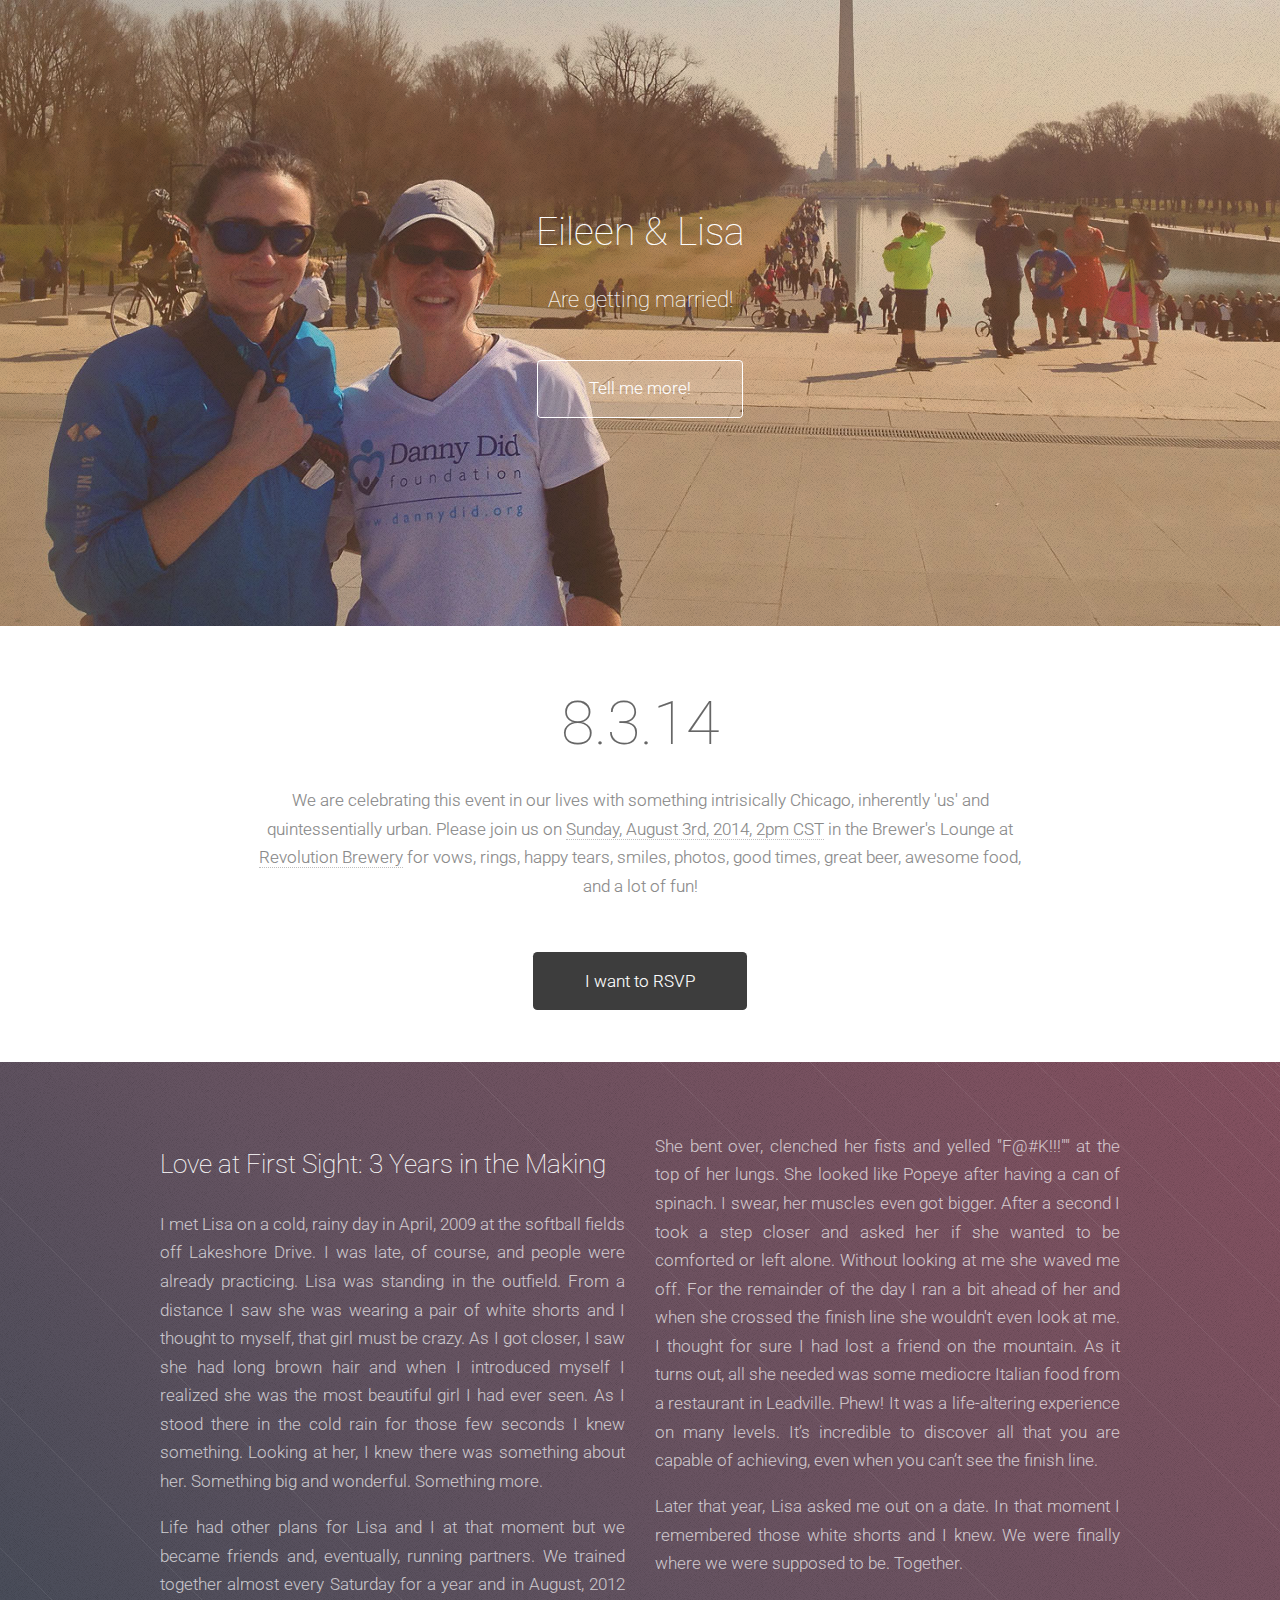
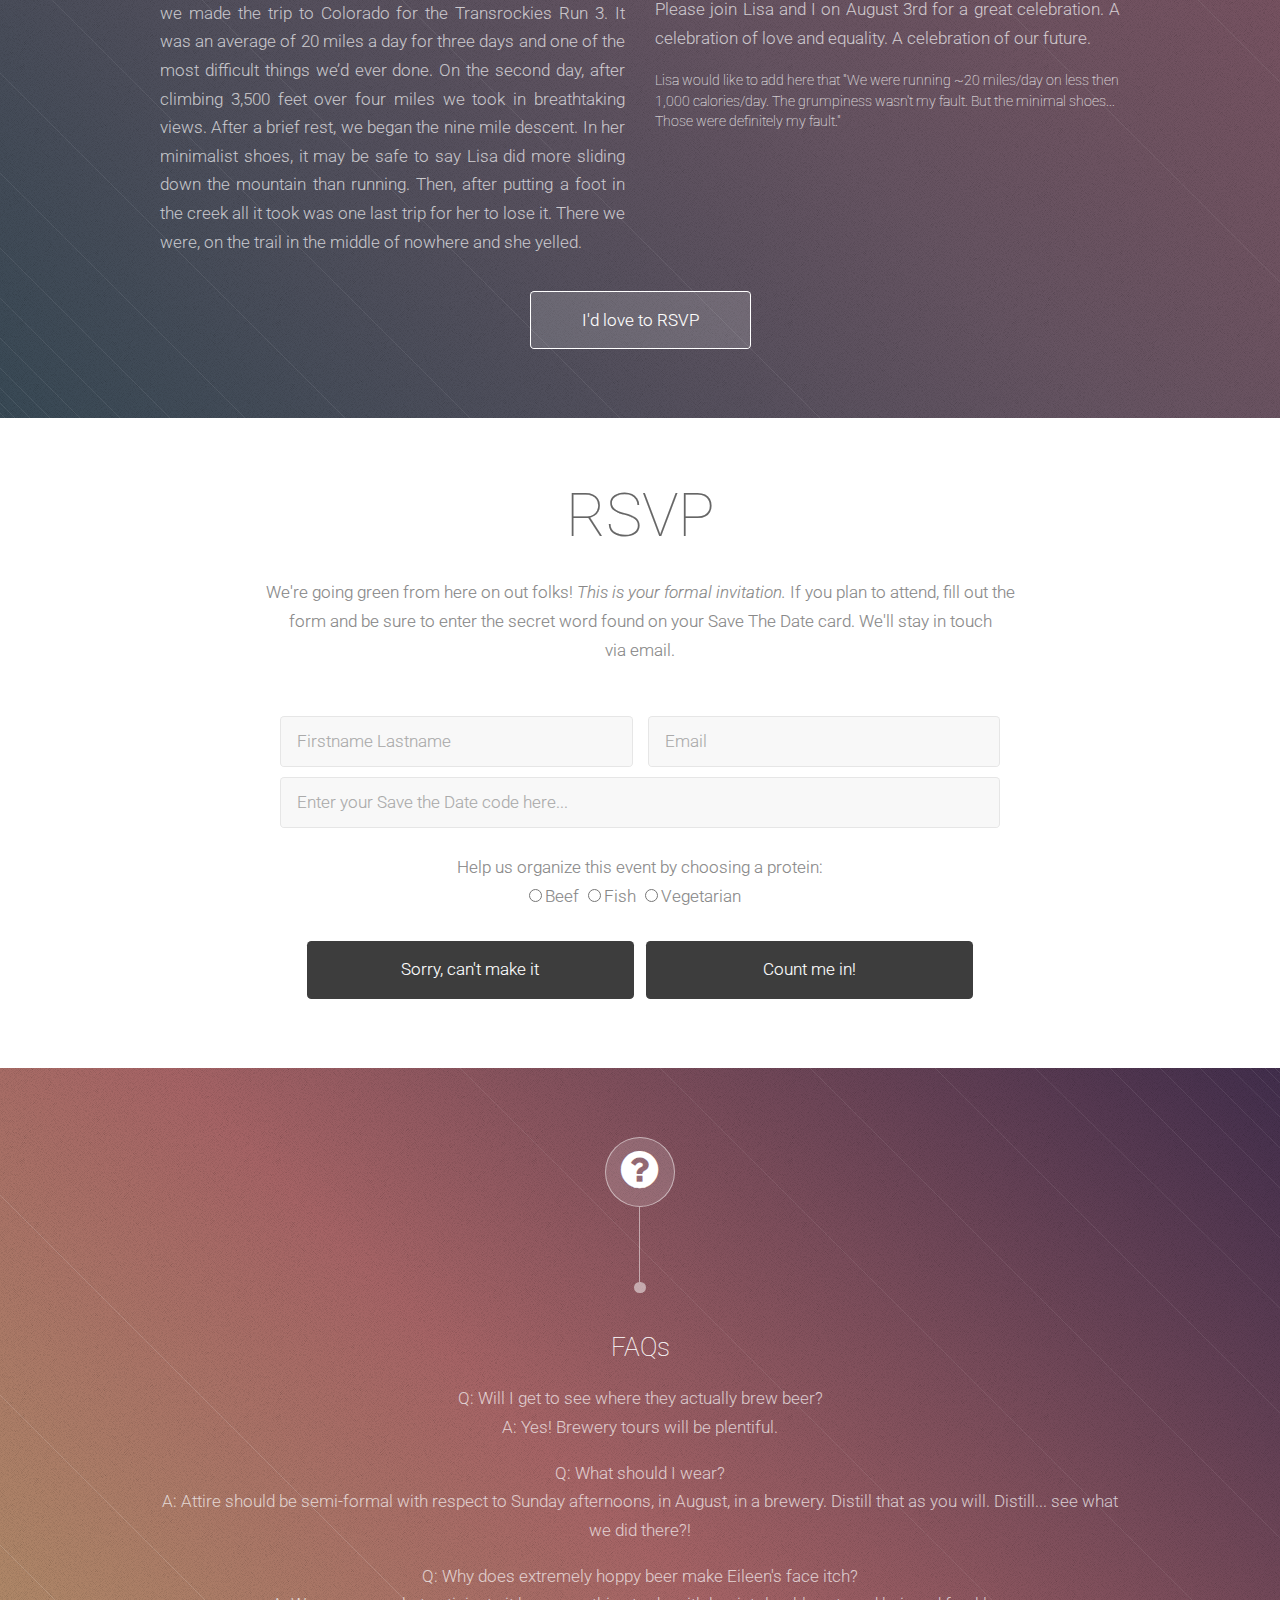
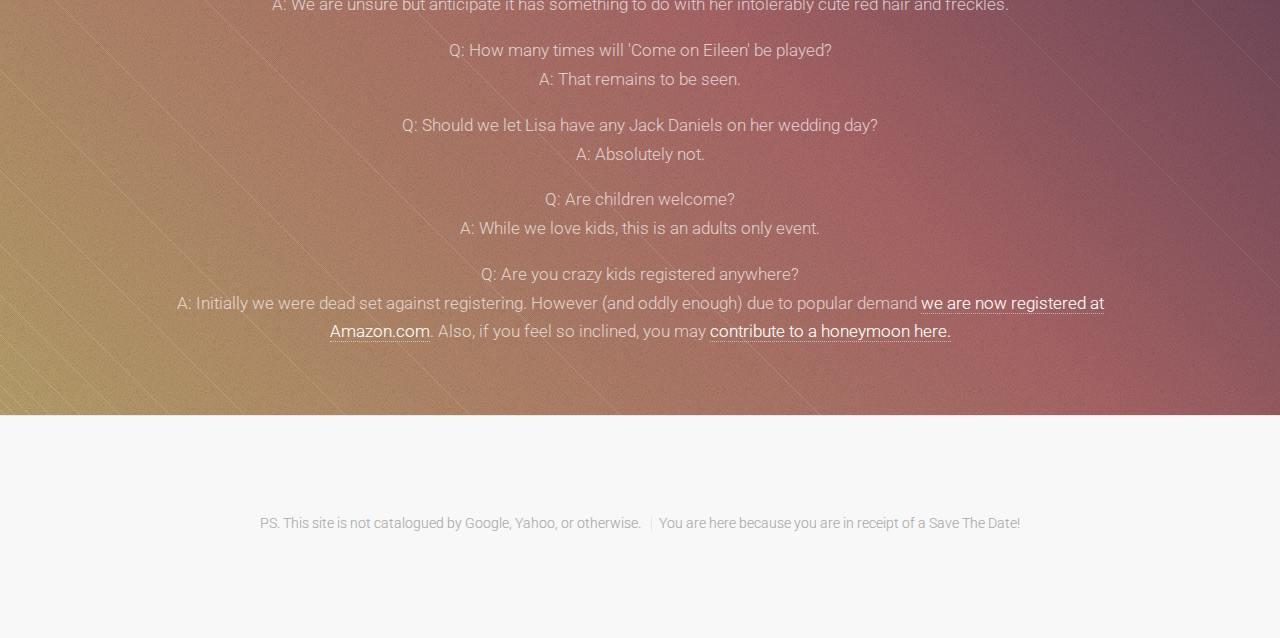
==== commit a81ada13: "final so far, in production" ====
--- a/index.html
+++ b/index.html
@@ -96,7 +96,6 @@
 						<h2>RSVP</h2>
 						<p>We're going green from here on out folks! <i>This is your formal invitation.</i> If you plan to attend, fill out the form and be sure to enter the secret word found on your Save The Date card.
 						We'll stay in touch via&nbsp;email.<br/>
-						<span style="color:green;">[LISA IS CURRENTLY DEBUGGING THIS FOR ALL YOU IE/PC FOLKS]</span>
 						</p>
 					</div>
 				</header>
